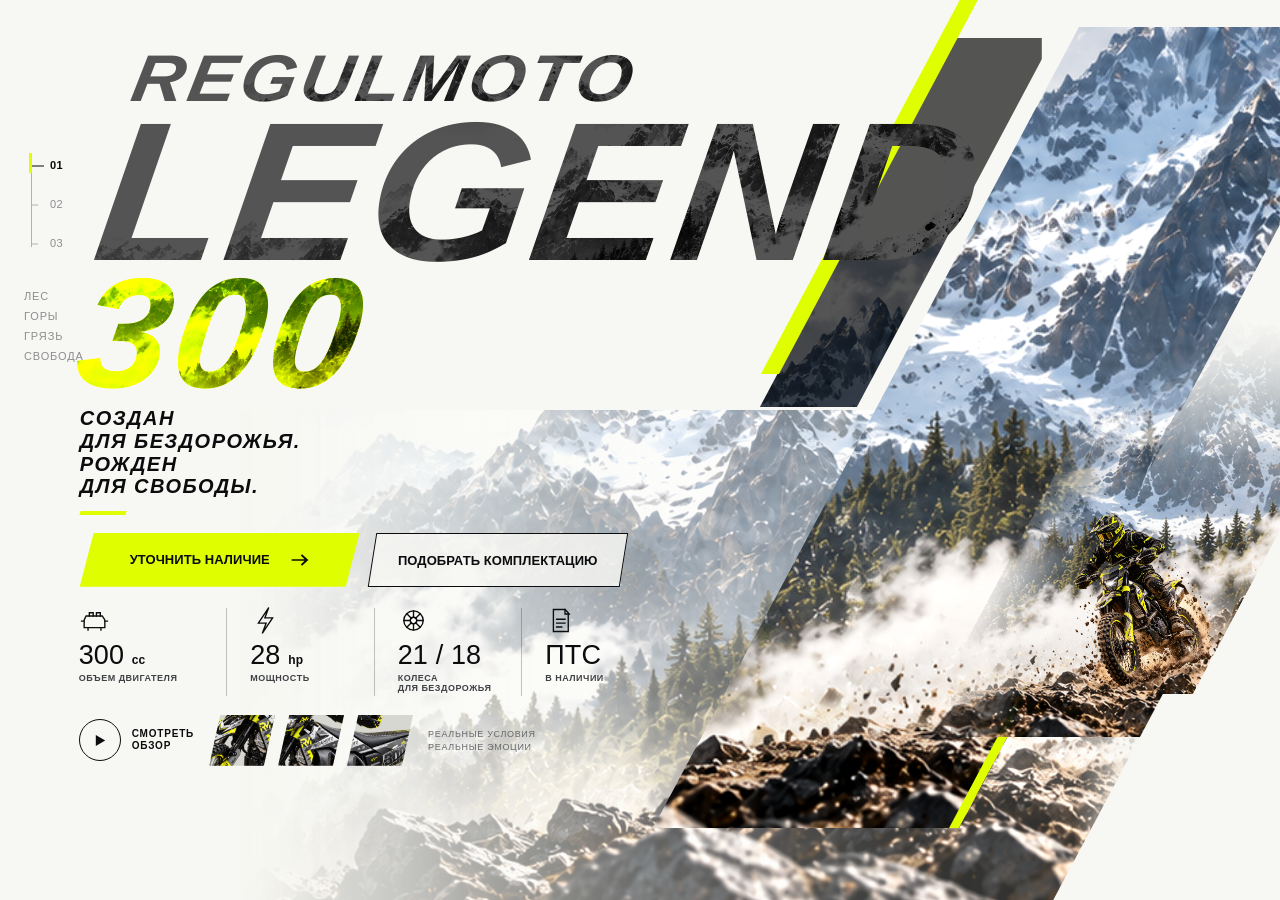
==== index.html @ 056a1c7f "сам делал" ====
<!doctype html>
<html lang="ru">
  <head>
    <meta charset="UTF-8" />
    <meta name="viewport" content="width=device-width, initial-scale=1.0" />
    <meta name="theme-color" content="#f7f7f3" />
    <link rel="stylesheet" href="site/css/main.min.css" />
    <title>Enduro Siberia 24 — Regulmoto Legend 300</title>
  </head>

  <body>
    <main class="page">
      <section class="hero">
        <div class="hero-rail" aria-hidden="true">
          <ol class="hero-rail__pages">
            <li class="hero-rail__page hero-rail__page--active">01</li>
            <li class="hero-rail__page">02</li>
            <li class="hero-rail__page">03</li>
          </ol>

          <div class="hero-rail__labels">
            <span>ЛЕС</span>
            <span>ГОРЫ</span>
            <span>ГРЯЗЬ</span>
            <span>СВОБОДА</span>
          </div>
        </div>

        <div class="hero-content">
          <h1 class="hero-content__title">
            <span class="hero-brand">REGULMOTO</span>

            <span class="hero-model">
              <span class="hero-model__name">LEGEND</span>
              <span class="hero-model__detail">300</span>
            </span>
          </h1>

          <p class="hero-slogan">
            СОЗДАН<br />
            ДЛЯ БЕЗДОРОЖЬЯ.<br />
            РОЖДЕН<br />
            ДЛЯ СВОБОДЫ.
          </p>

          <div class="hero-content__actions">
            <button class="primary" type="button">
              <span>УТОЧНИТЬ НАЛИЧИЕ</span>
              <svg viewBox="0 0 24 18" aria-hidden="true">
                <path
                  d="M2 8h15.5l-4.5-4.5L14.5 2 22 9l-7.5 7-1.5-1.5 4.5-4.5H2V8Z"
                />
              </svg>
            </button>

            <button class="podobrat" type="button">
              <span>ПОДОБРАТЬ КОМПЛЕКТАЦИЮ</span>
            </button>
          </div>

          <div class="hero-adventages" aria-label="Характеристики мотоцикла">
            <div class="hero-adventages__block">
              <svg
                class="hero-adventages__icon"
                viewBox="0 0 48 48"
                aria-hidden="true"
              >
                <path d="M11 17h25l4 6v12H8V23l3-6Z" />
                <path
                  d="M16 17v-5h6v5M27 17v-5h6v5M14 35v4M34 35v4M8 25H4M44 25h-4"
                />
              </svg>

              <p class="hero-adventages__block-text">
                <strong>300 <small>cc</small></strong>
                <span>ОБЪЕМ ДВИГАТЕЛЯ</span>
              </p>
            </div>

            <div class="hero-adventages__block">
              <svg
                class="hero-adventages__icon"
                viewBox="0 0 48 48"
                aria-hidden="true"
              >
                <path d="M29 4 13 28h12l-6 16 16-24H23L29 4Z" />
              </svg>

              <p class="hero-adventages__block-text">
                <strong>28 <small>hp</small></strong>
                <span>МОЩНОСТЬ</span>
              </p>
            </div>

            <div class="hero-adventages__block">
              <svg
                class="hero-adventages__icon"
                viewBox="0 0 48 48"
                aria-hidden="true"
              >
                <circle cx="24" cy="24" r="15" />
                <circle cx="24" cy="24" r="5" />
                <path
                  d="M24 9v10m0 10v10M9 24h10m10 0h10M14 14l7 7m6 6 7 7m0-20-7 7m-6 6-7 7"
                />
              </svg>

              <p class="hero-adventages__block-text">
                <strong>21 / 18</strong>
                <span>КОЛЕСА<br />ДЛЯ БЕЗДОРОЖЬЯ</span>
              </p>
            </div>

            <div class="hero-adventages__block">
              <svg
                class="hero-adventages__icon"
                viewBox="0 0 48 48"
                aria-hidden="true"
              >
                <path d="M13 7h18l5 5v29H13V7Z" />
                <path d="M31 7v7h7M18 22h13M18 28h13M18 34h8" />
              </svg>

              <p class="hero-adventages__block-text">
                <strong>ПТС</strong>
                <span>В НАЛИЧИИ</span>
              </p>
            </div>
          </div>

          <div class="hero-obzor">
            <a class="hero-obzor__button" href="#">
              <span class="hero-obzor__icon">
                <svg viewBox="0 0 14 16" aria-hidden="true">
                  <path d="M13 8L1 15V1L13 8Z" />
                </svg>
              </span>

              <span class="hero-obzor__button-text">
                СМОТРЕТЬ
                <span>ОБЗОР</span>
              </span>
            </a>

            <div class="hero-obzor__gallery" aria-hidden="true">
              <span class="hero-obzor__image hero-obzor__image--front">
                <img src="site/img/mot.png" alt="" />
              </span>

              <span class="hero-obzor__image hero-obzor__image--middle">
                <img src="site/img/mot.png" alt="" />
              </span>

              <span class="hero-obzor__image hero-obzor__image--rear">
                <img src="site/img/mot.png" alt="" />
              </span>
            </div>

            <p class="hero-obzor__caption">
              РЕАЛЬНЫЕ УСЛОВИЯ
              <span>РЕАЛЬНЫЕ ЭМОЦИИ</span>
            </p>
          </div>
        </div>

        <div class="hero-backdrop" aria-hidden="true">
          <div class="hero-backdrop__mountains"></div>

          <div class="hero-backdrop__right">
            <div class="hero-backdrop__slash hero-backdrop__slash--black"></div>
            <div class="hero-backdrop__slash hero-backdrop__slash--acid"></div>
            <!-- <div class="hero-backdrop__slash hero-backdrop__slash--white"></div> -->

            <div class="hero-backdrop__mountain-panel"></div>

            <div class="hero-backdrop__rider-panel">
              <img class="hero-backdrop__rider-image" src="site/img/rider.png" alt="" />
            </div>

            <div class="hero-backdrop__lower-cut"></div>
          </div>
        </div>
      </section>
    </main>

    <script src="site/js/main.js"></script>
  </body>
</html>
---- site/css/main.min.css ----
*{box-sizing:border-box}html,body{margin:0;padding:0;min-width:320px}body{font-family:Arial,Helvetica,sans-serif;background:#f7f7f3;color:#0b0c0d}a{color:inherit;text-decoration:none}img{display:block;max-width:100%}button{font:inherit;color:inherit}.page{min-height:100vh;overflow:hidden}.hero{position:relative;height:100vh;min-height:820px;overflow:hidden;isolation:isolate;background:#f7f7f3}.hero-rail{position:absolute;top:160px;left:24px;z-index:5;display:flex;flex-direction:column;gap:42px;color:#8b8d8f}.hero-rail__pages{position:relative;display:flex;flex-direction:column;gap:28px;margin:0;padding:0 0 0 26px;list-style:none}.hero-rail__pages::before{content:"";position:absolute;top:4px;bottom:2px;left:7px;width:1px;background:#afb1b3}.hero-rail__page{position:relative;min-width:24px;font-size:11px;line-height:1;font-weight:500;letter-spacing:.04em}.hero-rail__page::before{content:"";position:absolute;top:50%;left:-19px;width:7px;height:1px;background:#afb1b3;transform:translateY(-50%)}.hero-rail__page--active{color:#0b0c0d;font-weight:800}.hero-rail__page--active::before{width:13px;background:#0b0c0d}.hero-rail__page--active::after{content:"";position:absolute;top:-7px;left:-21px;width:3px;height:20px;background:#dfff00}.hero-rail__labels{display:flex;flex-direction:column;gap:9px;font-size:11px;line-height:1;letter-spacing:.08em}.hero-content{position:relative;z-index:5;width:min(1010px,61vw);margin-left:clamp(56px,6.15vw,199px);padding-top:50px;display:flex;flex-direction:column;align-items:flex-start;gap:18px}.hero-content__title{margin:0;display:flex;flex-direction:column;align-items:flex-start;gap:8px;width:100%;font-weight:900}.hero-content__actions{display:flex;align-items:center;gap:12px;padding-left:1px}.hero-brand{display:block;width:fit-content;padding-left:20px;padding-right:20px;margin-left:32px;font-family:Impact,Haettenschweiler,"Arial Narrow Bold",sans-serif;font-size:clamp(66px,5.05vw,85px);line-height:.86;letter-spacing:.05em;font-style:italic;white-space:nowrap;color:rgba(0,0,0,0);-webkit-text-fill-color:rgba(0,0,0,0);background-image:url("../img/hero-back.png");background-size:1080px auto;background-position:46% 43%;background-repeat:no-repeat;background-clip:text;-webkit-background-clip:text;filter:grayscale(1) contrast(1.45) brightness(0.33);transform:skewX(-10deg) scaleX(1.1);transform-origin:left center}.hero-model{display:flex;flex-direction:column;align-items:flex-start;gap:8px;width:fit-content;padding-left:30px;padding-right:30px;margin-left:-30px;font-family:Impact,Haettenschweiler,"Arial Narrow Bold",sans-serif;font-size:clamp(190px,15.45vw,264px);line-height:.78;letter-spacing:2px;font-style:italic;transform:skewX(-8deg) scaleX(1.055);transform-origin:left center}.hero-model__name,.hero-model__detail{display:block;width:fit-content;padding:0 40px;margin-left:-30px;color:rgba(0,0,0,0);-webkit-text-fill-color:rgba(0,0,0,0);background-clip:text;-webkit-background-clip:text;background-repeat:no-repeat}.hero-model__name{background-image:url("../img/hero-back.png");background-size:1080px auto;background-position:46% 43%;filter:grayscale(1) contrast(1.45) brightness(0.33)}.hero-model__detail{font-size:.79em;line-height:.72;letter-spacing:3px;background-image:linear-gradient(rgba(223, 255, 0, 0.88), rgba(223, 255, 0, 0.88)),url("../img/hero-back.png");background-size:auto,900px auto;background-position:center,34% 73%;background-blend-mode:multiply;filter:saturate(1.3) contrast(1.22) brightness(1.07)}.hero-slogan{position:relative;width:330px;margin:0;padding:0 0 17px 1px;font-family:"Arial Narrow",Arial,Helvetica,sans-serif;font-size:clamp(20px,1.43vw,24px);line-height:1.13;letter-spacing:.075em;font-weight:900;font-style:italic}.hero-slogan::after{content:"";position:absolute;left:1px;bottom:0;width:46px;height:4px;background:#dfff00;transform:skewX(-18deg)}.primary,.podobrat{position:relative;height:54px;padding:0;border:0;background:rgba(0,0,0,0);cursor:pointer;font-size:13px;font-weight:900;font-style:normal;letter-spacing:.005em}.primary{width:280px;display:flex;align-items:center;justify-content:center;gap:20px;background:#dfff00;clip-path:polygon(5% 0, 100% 0, 95% 100%, 0 100%)}.primary svg{width:20px;height:16px;fill:#0b0c0d;flex:0 0 auto}.podobrat{width:252px;border:1px solid #0b0c0d;background:rgba(247,247,243,.84);transform:skewX(-9deg)}.podobrat span{display:inline-block;transform:skewX(9deg)}.hero-adventages{width:590px;margin:0;display:grid;grid-template-columns:repeat(4, 1fr)}.hero-adventages__block{position:relative;min-height:92px;padding-right:18px;display:flex;flex-direction:column;align-items:flex-start;gap:7px}.hero-adventages__block+.hero-adventages__block{padding-left:24px}.hero-adventages__block+.hero-adventages__block::before{content:"";position:absolute;left:0;top:3px;bottom:1px;width:1px;background:rgba(11,12,13,.24)}.hero-adventages__icon{width:31px;height:31px;margin:0;fill:none;stroke:#0b0c0d;stroke-width:2.1;stroke-linecap:square;stroke-linejoin:miter}.hero-adventages__block-text{margin:0;display:flex;flex-direction:column;align-items:flex-start;gap:5px}.hero-adventages__block-text strong{font-family:Impact,Haettenschweiler,"Arial Narrow Bold",sans-serif;font-size:27px;line-height:.94;font-weight:200;letter-spacing:.005em}.hero-adventages__block-text strong small{font-family:Arial,Helvetica,sans-serif;font-size:12px;font-weight:700;text-transform:lowercase}.hero-adventages__block-text>span{color:#3f4245;font-size:9px;line-height:1.12;font-weight:700;letter-spacing:.055em}.hero-obzor{width:590px;margin:0;display:flex;align-items:center;gap:15px}.hero-obzor__button{flex:0 0 auto;display:flex;align-items:center;gap:11px}.hero-obzor__icon{width:42px;height:42px;display:grid;place-items:center;border:1px solid #0b0c0d;border-radius:50%;transition:background-color .25s ease,color .25s ease}.hero-obzor__icon svg{width:11px;height:13px;margin-left:2px;fill:currentColor}.hero-obzor__button:hover .hero-obzor__icon{color:#fff;background:#0b0c0d}.hero-obzor__button-text{display:flex;flex-direction:column;gap:2px;font-size:10px;line-height:1.08;font-weight:800;letter-spacing:.08em}.hero-obzor__gallery{flex:0 0 auto;display:flex;align-items:center;gap:3px}.hero-obzor__image{position:relative;width:66px;height:51px;overflow:hidden;background:#d7d7d2;clip-path:polygon(17% 0, 100% 0, 83% 100%, 0 100%)}.hero-obzor__image img{position:absolute;max-width:none;width:215px;height:auto}.hero-obzor__image--front img{left:-48px;top:-68px}.hero-obzor__image--middle img{left:-76px;top:-52px}.hero-obzor__image--rear img{left:-120px;top:-48px}.hero-obzor__caption{flex:0 0 auto;margin:0;display:flex;flex-direction:column;gap:3px;color:#66696c;font-size:9px;line-height:1.15;letter-spacing:.075em;white-space:nowrap}.hero-backdrop{position:absolute;inset:0;z-index:1;overflow:hidden;pointer-events:none}.hero-backdrop__mountains{position:absolute;left:18.5%;right:10.5%;bottom:-1.5%;height:56%;overflow:hidden;mask-image:linear-gradient(to right, transparent 0%, #000 10%, #000 92%, transparent 100%);-webkit-mask-image:linear-gradient(to right, transparent 0%, #000 10%, #000 92%, transparent 100%)}.hero-backdrop__mountains::before{content:"";position:absolute;left:0;right:0;top:-350px;bottom:-120px;background:url("../img/hero-back.png") center center/cover no-repeat;transform:translateY(-50px);opacity:.82;filter:saturate(0.78) contrast(1.04) brightness(1.08)}.hero-backdrop__mountains::after{content:"";position:absolute;inset:0;z-index:1;background:linear-gradient(90deg, rgba(247, 247, 243, 0.96) 0%, rgba(247, 247, 243, 0.76) 18%, rgba(247, 247, 243, 0.28) 46%, rgba(247, 247, 243, 0.04) 77%, rgba(247, 247, 243, 0) 100%)}.hero-backdrop__right{position:absolute;inset:0 0 0 auto;width:42%;height:100%}.hero-backdrop__slash,.hero-backdrop__mountain-panel,.hero-backdrop__rider-panel,.hero-backdrop__lower-cut{transform:skewX(-28deg);transform-origin:center}.hero-backdrop__slash{position:absolute;overflow:hidden}.hero-backdrop__slash::before{content:"";position:absolute;inset:-18% -150%;transform:skewX(28deg);transform-origin:center;background-repeat:no-repeat}.hero-backdrop__slash--black{top:4.2%;right:60.5%;z-index:1;width:18%;height:41%;transform:skewX(-28deg)}.hero-backdrop__slash--black::before{content:"";position:absolute;inset:auto;right:-70%;bottom:-10%;width:400%;height:140%;background-image:linear-gradient(rgba(4, 5, 6, 0.66), rgba(4, 5, 6, 0.66)),url("../img/hero-back.png");background-size:100% 100%,460% auto;background-position:center,calc(50% - 370px) calc(50% + 410px);background-repeat:no-repeat;background-blend-mode:multiply;transform:skewX(28deg);transform-origin:center;filter:contrast(1.12) saturate(0.78)}.hero-backdrop__slash--acid{top:-4.5%;right:72.8%;z-index:4;width:3.3%;height:46%;background:#dfff00;transform:skewX(-28deg);transform-origin:center}.hero-backdrop__slash--acid::before{content:none}.hero-backdrop__slash--white{position:absolute;right:21.5%;bottom:0;z-index:2;width:18%;height:49%;overflow:hidden;transform:skewX(-28deg);background:none}.hero-backdrop__slash--white::before{background:linear-gradient(rgba(247, 247, 243, 0.65), rgba(247, 247, 243, 0.65)),url("../img/hero-back.png") 84% 13%/910px auto no-repeat;background-blend-mode:screen;filter:saturate(0.92) contrast(1.06)}.hero-backdrop__mountain-panel{position:absolute;top:3%;right:20%;z-index:3;width:57%;height:89%;overflow:hidden;background:none;transform:skewX(-28deg)}.hero-backdrop__mountain-panel::before{content:"";position:absolute;inset:-12% -64%;background:url("../img/hero-back.png") 72% 16%/cover no-repeat;transform:skewX(28deg) scale(1.08);transform-origin:center;filter:saturate(0.92) contrast(1.06)}.hero-backdrop__mountain-panel::after{content:"";position:absolute;right:0;bottom:0;z-index:2;width:10px;height:38%;background:#dfff00}.hero-backdrop__rider-panel{position:absolute;top:35.1%;right:-0.5%;z-index:5;width:47.5%;height:46.8%;overflow:hidden;background:none;transform:skewX(-28deg)}.hero-backdrop__rider-panel::before{content:"";position:absolute;inset:-12% -24%;background:url("../img/hero-back.png") 78% 73%/cover no-repeat;transform:skewX(28deg) scale(1.08);transform-origin:center}.hero-backdrop__rider-panel{mask-image:linear-gradient(180deg, transparent 0%, rgba(0, 0, 0, 0.08) 8%, rgba(0, 0, 0, 0.22) 16%, rgba(0, 0, 0, 0.48) 26%, rgba(0, 0, 0, 0.75) 36%, #000 48%),linear-gradient(82deg, transparent 0%, rgba(0, 0, 0, 0.14) 7%, rgba(0, 0, 0, 0.38) 14%, rgba(0, 0, 0, 0.7) 21%, #000 30%);mask-composite:intersect;-webkit-mask-image:linear-gradient(180deg, transparent 0%, rgba(0, 0, 0, 0.08) 8%, rgba(0, 0, 0, 0.22) 16%, rgba(0, 0, 0, 0.48) 26%, rgba(0, 0, 0, 0.75) 36%, #000 48%),linear-gradient(82deg, transparent 0%, rgba(0, 0, 0, 0.14) 7%, rgba(0, 0, 0, 0.38) 14%, rgba(0, 0, 0, 0.7) 21%, #000 30%);-webkit-mask-composite:source-in}.hero-backdrop__rider-panel img{position:absolute;right:12%;bottom:11%;z-index:1;width:55%;max-width:none;height:auto;transform:skewX(28deg);transform-origin:center;filter:contrast(1.04) saturate(0.96)}.hero-backdrop__lower-cut{position:absolute;right:-9%;bottom:-2.1%;z-index:6;width:42%;height:25%;transform:skewX(-28deg);background:#f7f7f3}
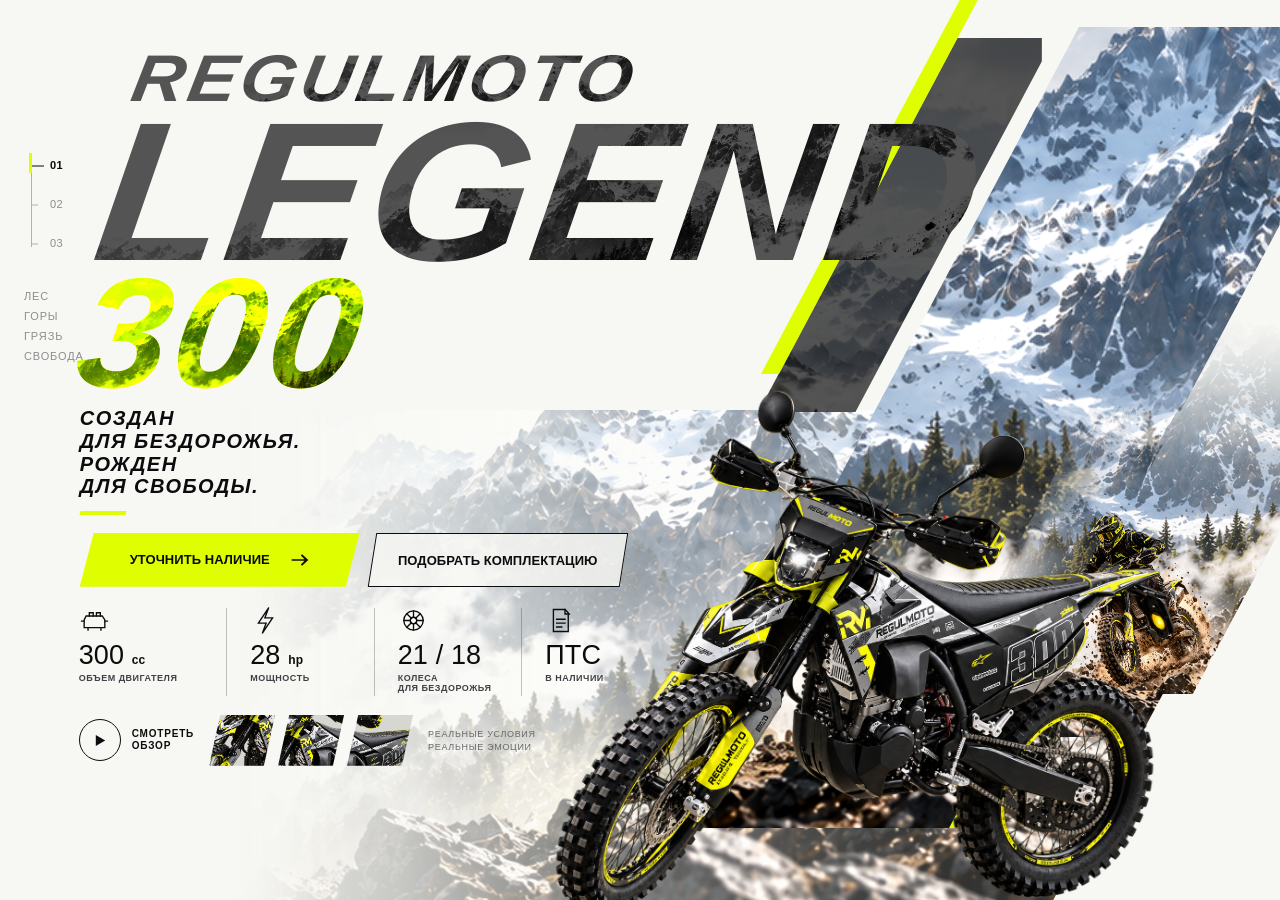
==== commit b409036a: "чуть подправил" ====
--- a/index.html
+++ b/index.html
@@ -163,6 +163,11 @@
           </div>
         </div>
 
+        <!-- мотоцикл -->
+        <div class="hero-bike" aria-hidden="true">
+          <img class="hero-bike__image" src="site/img/mot.png" alt="" />
+        </div>
+
         <div class="hero-backdrop" aria-hidden="true">
           <div class="hero-backdrop__mountains"></div>
 
@@ -174,7 +179,11 @@
             <div class="hero-backdrop__mountain-panel"></div>
 
             <div class="hero-backdrop__rider-panel">
-              <img class="hero-backdrop__rider-image" src="site/img/rider.png" alt="" />
+              <img
+                class="hero-backdrop__rider-image"
+                src="site/img/rider.png"
+                alt=""
+              />
             </div>
 
             <div class="hero-backdrop__lower-cut"></div>
--- a/site/css/main.min.css
+++ b/site/css/main.min.css
@@ -1 +1 @@
-*{box-sizing:border-box}html,body{margin:0;padding:0;min-width:320px}body{font-family:Arial,Helvetica,sans-serif;background:#f7f7f3;color:#0b0c0d}a{color:inherit;text-decoration:none}img{display:block;max-width:100%}button{font:inherit;color:inherit}.page{min-height:100vh;overflow:hidden}.hero{position:relative;height:100vh;min-height:820px;overflow:hidden;isolation:isolate;background:#f7f7f3}.hero-rail{position:absolute;top:160px;left:24px;z-index:5;display:flex;flex-direction:column;gap:42px;color:#8b8d8f}.hero-rail__pages{position:relative;display:flex;flex-direction:column;gap:28px;margin:0;padding:0 0 0 26px;list-style:none}.hero-rail__pages::before{content:"";position:absolute;top:4px;bottom:2px;left:7px;width:1px;background:#afb1b3}.hero-rail__page{position:relative;min-width:24px;font-size:11px;line-height:1;font-weight:500;letter-spacing:.04em}.hero-rail__page::before{content:"";position:absolute;top:50%;left:-19px;width:7px;height:1px;background:#afb1b3;transform:translateY(-50%)}.hero-rail__page--active{color:#0b0c0d;font-weight:800}.hero-rail__page--active::before{width:13px;background:#0b0c0d}.hero-rail__page--active::after{content:"";position:absolute;top:-7px;left:-21px;width:3px;height:20px;background:#dfff00}.hero-rail__labels{display:flex;flex-direction:column;gap:9px;font-size:11px;line-height:1;letter-spacing:.08em}.hero-content{position:relative;z-index:5;width:min(1010px,61vw);margin-left:clamp(56px,6.15vw,199px);padding-top:50px;display:flex;flex-direction:column;align-items:flex-start;gap:18px}.hero-content__title{margin:0;display:flex;flex-direction:column;align-items:flex-start;gap:8px;width:100%;font-weight:900}.hero-content__actions{display:flex;align-items:center;gap:12px;padding-left:1px}.hero-brand{display:block;width:fit-content;padding-left:20px;padding-right:20px;margin-left:32px;font-family:Impact,Haettenschweiler,"Arial Narrow Bold",sans-serif;font-size:clamp(66px,5.05vw,85px);line-height:.86;letter-spacing:.05em;font-style:italic;white-space:nowrap;color:rgba(0,0,0,0);-webkit-text-fill-color:rgba(0,0,0,0);background-image:url("../img/hero-back.png");background-size:1080px auto;background-position:46% 43%;background-repeat:no-repeat;background-clip:text;-webkit-background-clip:text;filter:grayscale(1) contrast(1.45) brightness(0.33);transform:skewX(-10deg) scaleX(1.1);transform-origin:left center}.hero-model{display:flex;flex-direction:column;align-items:flex-start;gap:8px;width:fit-content;padding-left:30px;padding-right:30px;margin-left:-30px;font-family:Impact,Haettenschweiler,"Arial Narrow Bold",sans-serif;font-size:clamp(190px,15.45vw,264px);line-height:.78;letter-spacing:2px;font-style:italic;transform:skewX(-8deg) scaleX(1.055);transform-origin:left center}.hero-model__name,.hero-model__detail{display:block;width:fit-content;padding:0 40px;margin-left:-30px;color:rgba(0,0,0,0);-webkit-text-fill-color:rgba(0,0,0,0);background-clip:text;-webkit-background-clip:text;background-repeat:no-repeat}.hero-model__name{background-image:url("../img/hero-back.png");background-size:1080px auto;background-position:46% 43%;filter:grayscale(1) contrast(1.45) brightness(0.33)}.hero-model__detail{font-size:.79em;line-height:.72;letter-spacing:3px;background-image:linear-gradient(rgba(223, 255, 0, 0.88), rgba(223, 255, 0, 0.88)),url("../img/hero-back.png");background-size:auto,900px auto;background-position:center,34% 73%;background-blend-mode:multiply;filter:saturate(1.3) contrast(1.22) brightness(1.07)}.hero-slogan{position:relative;width:330px;margin:0;padding:0 0 17px 1px;font-family:"Arial Narrow",Arial,Helvetica,sans-serif;font-size:clamp(20px,1.43vw,24px);line-height:1.13;letter-spacing:.075em;font-weight:900;font-style:italic}.hero-slogan::after{content:"";position:absolute;left:1px;bottom:0;width:46px;height:4px;background:#dfff00;transform:skewX(-18deg)}.primary,.podobrat{position:relative;height:54px;padding:0;border:0;background:rgba(0,0,0,0);cursor:pointer;font-size:13px;font-weight:900;font-style:normal;letter-spacing:.005em}.primary{width:280px;display:flex;align-items:center;justify-content:center;gap:20px;background:#dfff00;clip-path:polygon(5% 0, 100% 0, 95% 100%, 0 100%)}.primary svg{width:20px;height:16px;fill:#0b0c0d;flex:0 0 auto}.podobrat{width:252px;border:1px solid #0b0c0d;background:rgba(247,247,243,.84);transform:skewX(-9deg)}.podobrat span{display:inline-block;transform:skewX(9deg)}.hero-adventages{width:590px;margin:0;display:grid;grid-template-columns:repeat(4, 1fr)}.hero-adventages__block{position:relative;min-height:92px;padding-right:18px;display:flex;flex-direction:column;align-items:flex-start;gap:7px}.hero-adventages__block+.hero-adventages__block{padding-left:24px}.hero-adventages__block+.hero-adventages__block::before{content:"";position:absolute;left:0;top:3px;bottom:1px;width:1px;background:rgba(11,12,13,.24)}.hero-adventages__icon{width:31px;height:31px;margin:0;fill:none;stroke:#0b0c0d;stroke-width:2.1;stroke-linecap:square;stroke-linejoin:miter}.hero-adventages__block-text{margin:0;display:flex;flex-direction:column;align-items:flex-start;gap:5px}.hero-adventages__block-text strong{font-family:Impact,Haettenschweiler,"Arial Narrow Bold",sans-serif;font-size:27px;line-height:.94;font-weight:200;letter-spacing:.005em}.hero-adventages__block-text strong small{font-family:Arial,Helvetica,sans-serif;font-size:12px;font-weight:700;text-transform:lowercase}.hero-adventages__block-text>span{color:#3f4245;font-size:9px;line-height:1.12;font-weight:700;letter-spacing:.055em}.hero-obzor{width:590px;margin:0;display:flex;align-items:center;gap:15px}.hero-obzor__button{flex:0 0 auto;display:flex;align-items:center;gap:11px}.hero-obzor__icon{width:42px;height:42px;display:grid;place-items:center;border:1px solid #0b0c0d;border-radius:50%;transition:background-color .25s ease,color .25s ease}.hero-obzor__icon svg{width:11px;height:13px;margin-left:2px;fill:currentColor}.hero-obzor__button:hover .hero-obzor__icon{color:#fff;background:#0b0c0d}.hero-obzor__button-text{display:flex;flex-direction:column;gap:2px;font-size:10px;line-height:1.08;font-weight:800;letter-spacing:.08em}.hero-obzor__gallery{flex:0 0 auto;display:flex;align-items:center;gap:3px}.hero-obzor__image{position:relative;width:66px;height:51px;overflow:hidden;background:#d7d7d2;clip-path:polygon(17% 0, 100% 0, 83% 100%, 0 100%)}.hero-obzor__image img{position:absolute;max-width:none;width:215px;height:auto}.hero-obzor__image--front img{left:-48px;top:-68px}.hero-obzor__image--middle img{left:-76px;top:-52px}.hero-obzor__image--rear img{left:-120px;top:-48px}.hero-obzor__caption{flex:0 0 auto;margin:0;display:flex;flex-direction:column;gap:3px;color:#66696c;font-size:9px;line-height:1.15;letter-spacing:.075em;white-space:nowrap}.hero-backdrop{position:absolute;inset:0;z-index:1;overflow:hidden;pointer-events:none}.hero-backdrop__mountains{position:absolute;left:18.5%;right:10.5%;bottom:-1.5%;height:56%;overflow:hidden;mask-image:linear-gradient(to right, transparent 0%, #000 10%, #000 92%, transparent 100%);-webkit-mask-image:linear-gradient(to right, transparent 0%, #000 10%, #000 92%, transparent 100%)}.hero-backdrop__mountains::before{content:"";position:absolute;left:0;right:0;top:-350px;bottom:-120px;background:url("../img/hero-back.png") center center/cover no-repeat;transform:translateY(-50px);opacity:.82;filter:saturate(0.78) contrast(1.04) brightness(1.08)}.hero-backdrop__mountains::after{content:"";position:absolute;inset:0;z-index:1;background:linear-gradient(90deg, rgba(247, 247, 243, 0.96) 0%, rgba(247, 247, 243, 0.76) 18%, rgba(247, 247, 243, 0.28) 46%, rgba(247, 247, 243, 0.04) 77%, rgba(247, 247, 243, 0) 100%)}.hero-backdrop__right{position:absolute;inset:0 0 0 auto;width:42%;height:100%}.hero-backdrop__slash,.hero-backdrop__mountain-panel,.hero-backdrop__rider-panel,.hero-backdrop__lower-cut{transform:skewX(-28deg);transform-origin:center}.hero-backdrop__slash{position:absolute;overflow:hidden}.hero-backdrop__slash::before{content:"";position:absolute;inset:-18% -150%;transform:skewX(28deg);transform-origin:center;background-repeat:no-repeat}.hero-backdrop__slash--black{top:4.2%;right:60.5%;z-index:1;width:18%;height:41%;transform:skewX(-28deg)}.hero-backdrop__slash--black::before{content:"";position:absolute;inset:auto;right:-70%;bottom:-10%;width:400%;height:140%;background-image:linear-gradient(rgba(4, 5, 6, 0.66), rgba(4, 5, 6, 0.66)),url("../img/hero-back.png");background-size:100% 100%,460% auto;background-position:center,calc(50% - 370px) calc(50% + 410px);background-repeat:no-repeat;background-blend-mode:multiply;transform:skewX(28deg);transform-origin:center;filter:contrast(1.12) saturate(0.78)}.hero-backdrop__slash--acid{top:-4.5%;right:72.8%;z-index:4;width:3.3%;height:46%;background:#dfff00;transform:skewX(-28deg);transform-origin:center}.hero-backdrop__slash--acid::before{content:none}.hero-backdrop__slash--white{position:absolute;right:21.5%;bottom:0;z-index:2;width:18%;height:49%;overflow:hidden;transform:skewX(-28deg);background:none}.hero-backdrop__slash--white::before{background:linear-gradient(rgba(247, 247, 243, 0.65), rgba(247, 247, 243, 0.65)),url("../img/hero-back.png") 84% 13%/910px auto no-repeat;background-blend-mode:screen;filter:saturate(0.92) contrast(1.06)}.hero-backdrop__mountain-panel{position:absolute;top:3%;right:20%;z-index:3;width:57%;height:89%;overflow:hidden;background:none;transform:skewX(-28deg)}.hero-backdrop__mountain-panel::before{content:"";position:absolute;inset:-12% -64%;background:url("../img/hero-back.png") 72% 16%/cover no-repeat;transform:skewX(28deg) scale(1.08);transform-origin:center;filter:saturate(0.92) contrast(1.06)}.hero-backdrop__mountain-panel::after{content:"";position:absolute;right:0;bottom:0;z-index:2;width:10px;height:38%;background:#dfff00}.hero-backdrop__rider-panel{position:absolute;top:35.1%;right:-0.5%;z-index:5;width:47.5%;height:46.8%;overflow:hidden;background:none;transform:skewX(-28deg)}.hero-backdrop__rider-panel::before{content:"";position:absolute;inset:-12% -24%;background:url("../img/hero-back.png") 78% 73%/cover no-repeat;transform:skewX(28deg) scale(1.08);transform-origin:center}.hero-backdrop__rider-panel{mask-image:linear-gradient(180deg, transparent 0%, rgba(0, 0, 0, 0.08) 8%, rgba(0, 0, 0, 0.22) 16%, rgba(0, 0, 0, 0.48) 26%, rgba(0, 0, 0, 0.75) 36%, #000 48%),linear-gradient(82deg, transparent 0%, rgba(0, 0, 0, 0.14) 7%, rgba(0, 0, 0, 0.38) 14%, rgba(0, 0, 0, 0.7) 21%, #000 30%);mask-composite:intersect;-webkit-mask-image:linear-gradient(180deg, transparent 0%, rgba(0, 0, 0, 0.08) 8%, rgba(0, 0, 0, 0.22) 16%, rgba(0, 0, 0, 0.48) 26%, rgba(0, 0, 0, 0.75) 36%, #000 48%),linear-gradient(82deg, transparent 0%, rgba(0, 0, 0, 0.14) 7%, rgba(0, 0, 0, 0.38) 14%, rgba(0, 0, 0, 0.7) 21%, #000 30%);-webkit-mask-composite:source-in}.hero-backdrop__rider-panel img{position:absolute;right:12%;bottom:11%;z-index:1;width:55%;max-width:none;height:auto;transform:skewX(28deg);transform-origin:center;filter:contrast(1.04) saturate(0.96)}.hero-backdrop__lower-cut{position:absolute;right:-9%;bottom:-2.1%;z-index:6;width:42%;height:25%;transform:skewX(-28deg);background:#f7f7f3}+*{box-sizing:border-box}html,body{margin:0;padding:0;min-width:320px}body{font-family:Arial,Helvetica,sans-serif;background:#f7f7f3;color:#0b0c0d}a{color:inherit;text-decoration:none}img{display:block;max-width:100%}button{font:inherit;color:inherit}.page{min-height:100vh;overflow:hidden}.hero{position:relative;height:100vh;min-height:820px;overflow:hidden;isolation:isolate;background:#f7f7f3}.hero-rail{position:absolute;top:160px;left:24px;z-index:5;display:flex;flex-direction:column;gap:42px;color:#8b8d8f}.hero-rail__pages{position:relative;display:flex;flex-direction:column;gap:28px;margin:0;padding:0 0 0 26px;list-style:none}.hero-rail__pages::before{content:"";position:absolute;top:4px;bottom:2px;left:7px;width:1px;background:#afb1b3}.hero-rail__page{position:relative;min-width:24px;font-size:11px;line-height:1;font-weight:500;letter-spacing:.04em}.hero-rail__page::before{content:"";position:absolute;top:50%;left:-19px;width:7px;height:1px;background:#afb1b3;transform:translateY(-50%)}.hero-rail__page--active{color:#0b0c0d;font-weight:800}.hero-rail__page--active::before{width:13px;background:#0b0c0d}.hero-rail__page--active::after{content:"";position:absolute;top:-7px;left:-21px;width:3px;height:20px;background:#dfff00}.hero-rail__labels{display:flex;flex-direction:column;gap:9px;font-size:11px;line-height:1;letter-spacing:.08em}.hero-content{position:relative;z-index:5;width:min(1010px,61vw);margin-left:clamp(56px,6.15vw,199px);padding-top:50px;display:flex;flex-direction:column;align-items:flex-start;gap:18px}.hero-content__title{margin:0;display:flex;flex-direction:column;align-items:flex-start;gap:8px;width:100%;font-weight:900}.hero-content__actions{display:flex;align-items:center;gap:12px;padding-left:1px}.hero-brand{display:block;width:fit-content;padding-left:20px;padding-right:20px;margin-left:32px;font-family:Impact,Haettenschweiler,"Arial Narrow Bold",sans-serif;font-size:clamp(66px,5.05vw,85px);line-height:.86;letter-spacing:.05em;font-style:italic;white-space:nowrap;color:rgba(0,0,0,0);-webkit-text-fill-color:rgba(0,0,0,0);background-image:url("../img/hero-back.png");background-size:1080px auto;background-position:46% 43%;background-repeat:no-repeat;background-clip:text;-webkit-background-clip:text;filter:grayscale(1) contrast(1.45) brightness(0.33);transform:skewX(-10deg) scaleX(1.1);transform-origin:left center}.hero-model{display:flex;flex-direction:column;align-items:flex-start;gap:8px;width:fit-content;padding-left:30px;padding-right:30px;margin-left:-30px;font-family:Impact,Haettenschweiler,"Arial Narrow Bold",sans-serif;font-size:clamp(190px,15.45vw,264px);line-height:.78;letter-spacing:2px;font-style:italic;transform:skewX(-8deg) scaleX(1.055);transform-origin:left center}.hero-model__name,.hero-model__detail{display:block;width:fit-content;padding:0 40px;margin-left:-30px;color:rgba(0,0,0,0);-webkit-text-fill-color:rgba(0,0,0,0);background-clip:text;-webkit-background-clip:text;background-repeat:no-repeat}.hero-model__name{background-image:url("../img/hero-back.png");background-size:1080px auto;background-position:46% 43%;filter:grayscale(1) contrast(1.45) brightness(0.33)}.hero-model__detail{font-size:.79em;line-height:.72;letter-spacing:3px;background-image:linear-gradient(rgba(223, 255, 0, 0.88), rgba(223, 255, 0, 0.88)),url("../img/hero-back.png");background-size:auto,900px auto;background-position:center,40% 52%;background-blend-mode:multiply;filter:saturate(1.3) contrast(1.22) brightness(1.07)}.hero-slogan{position:relative;width:330px;margin:0;padding:0 0 17px 1px;font-family:"Arial Narrow",Arial,Helvetica,sans-serif;font-size:clamp(20px,1.43vw,24px);line-height:1.13;letter-spacing:.075em;font-weight:900;font-style:italic}.hero-slogan::after{content:"";position:absolute;left:1px;bottom:0;width:46px;height:4px;background:#dfff00;transform:skewX(-18deg)}.primary,.podobrat{position:relative;height:54px;padding:0;border:0;background:rgba(0,0,0,0);cursor:pointer;font-size:13px;font-weight:900;font-style:normal;letter-spacing:.005em}.primary{width:280px;display:flex;align-items:center;justify-content:center;gap:20px;background:#dfff00;clip-path:polygon(5% 0, 100% 0, 95% 100%, 0 100%)}.primary svg{width:20px;height:16px;fill:#0b0c0d;flex:0 0 auto}.podobrat{width:252px;border:1px solid #0b0c0d;background:rgba(247,247,243,.84);transform:skewX(-9deg)}.podobrat span{display:inline-block;transform:skewX(9deg)}.hero-adventages{width:590px;margin:0;display:grid;grid-template-columns:repeat(4, 1fr)}.hero-adventages__block{position:relative;min-height:92px;padding-right:18px;display:flex;flex-direction:column;align-items:flex-start;gap:7px}.hero-adventages__block+.hero-adventages__block{padding-left:24px}.hero-adventages__block+.hero-adventages__block::before{content:"";position:absolute;left:0;top:3px;bottom:1px;width:1px;background:rgba(11,12,13,.24)}.hero-adventages__icon{width:31px;height:31px;margin:0;fill:none;stroke:#0b0c0d;stroke-width:2.1;stroke-linecap:square;stroke-linejoin:miter}.hero-adventages__block-text{margin:0;display:flex;flex-direction:column;align-items:flex-start;gap:5px}.hero-adventages__block-text strong{font-family:Impact,Haettenschweiler,"Arial Narrow Bold",sans-serif;font-size:27px;line-height:.94;font-weight:200;letter-spacing:.005em}.hero-adventages__block-text strong small{font-family:Arial,Helvetica,sans-serif;font-size:12px;font-weight:700;text-transform:lowercase}.hero-adventages__block-text>span{color:#3f4245;font-size:9px;line-height:1.12;font-weight:700;letter-spacing:.055em}.hero-obzor{width:590px;margin:0;display:flex;align-items:center;gap:15px}.hero-obzor__button{flex:0 0 auto;display:flex;align-items:center;gap:11px}.hero-obzor__icon{width:42px;height:42px;display:grid;place-items:center;border:1px solid #0b0c0d;border-radius:50%;transition:background-color .25s ease,color .25s ease}.hero-obzor__icon svg{width:11px;height:13px;margin-left:2px;fill:currentColor}.hero-obzor__button:hover .hero-obzor__icon{color:#fff;background:#0b0c0d}.hero-obzor__button-text{display:flex;flex-direction:column;gap:2px;font-size:10px;line-height:1.08;font-weight:800;letter-spacing:.08em}.hero-obzor__gallery{flex:0 0 auto;display:flex;align-items:center;gap:3px}.hero-obzor__image{position:relative;width:66px;height:51px;overflow:hidden;background:#d7d7d2;clip-path:polygon(17% 0, 100% 0, 83% 100%, 0 100%)}.hero-obzor__image img{position:absolute;max-width:none;width:215px;height:auto}.hero-obzor__image--front img{left:-48px;top:-68px}.hero-obzor__image--middle img{left:-76px;top:-52px}.hero-obzor__image--rear img{left:-120px;top:-48px}.hero-obzor__caption{flex:0 0 auto;margin:0;display:flex;flex-direction:column;gap:3px;color:#66696c;font-size:9px;line-height:1.15;letter-spacing:.075em;white-space:nowrap}.hero-bike{position:absolute;left:42.8%;bottom:-2.2%;z-index:4;width:49.5%;pointer-events:none}.hero-bike__image{display:block;width:100%;max-width:none;height:auto}.hero-backdrop{position:absolute;inset:0;z-index:1;overflow:hidden;pointer-events:none}.hero-backdrop__mountains{position:absolute;left:18.5%;right:10.5%;bottom:-1.5%;height:56%;overflow:hidden;mask-image:linear-gradient(to right, transparent 0%, #000 10%, #000 92%, transparent 100%);-webkit-mask-image:linear-gradient(to right, transparent 0%, #000 10%, #000 92%, transparent 100%)}.hero-backdrop__mountains::before{content:"";position:absolute;left:0;right:0;top:-350px;bottom:-120px;background:url("../img/hero-back.png") center center/cover no-repeat;transform:translateY(-50px);opacity:.82;filter:saturate(0.78) contrast(1.04) brightness(1.08)}.hero-backdrop__mountains::after{content:"";position:absolute;inset:0;z-index:1;background:linear-gradient(90deg, rgba(247, 247, 243, 0.96) 0%, rgba(247, 247, 243, 0.76) 18%, rgba(247, 247, 243, 0.28) 46%, rgba(247, 247, 243, 0.04) 77%, rgba(247, 247, 243, 0) 100%)}.hero-backdrop__right{position:absolute;inset:0 0 0 auto;width:42%;height:100%}.hero-backdrop__slash,.hero-backdrop__mountain-panel,.hero-backdrop__rider-panel,.hero-backdrop__lower-cut{transform:skewX(-28deg);transform-origin:center}.hero-backdrop__slash{position:absolute;overflow:hidden}.hero-backdrop__slash::before{content:"";position:absolute;inset:-18% -150%;transform:skewX(28deg);transform-origin:center;background-repeat:no-repeat}.hero-backdrop__slash--black{top:4.2%;right:60.5%;z-index:1;width:18%;height:41.5%;transform:skewX(-28deg)}.hero-backdrop__slash--black::before{content:"";position:absolute;inset:auto;right:-70%;bottom:-10%;width:400%;height:140%;background-image:linear-gradient(rgba(4, 5, 6, 0.66), rgba(4, 5, 6, 0.66)),url("../img/hero-back.png");background-size:100% 100%,auto 180%;background-position:center,10% 50%;background-repeat:no-repeat;background-blend-mode:multiply;transform:skewX(28deg);transform-origin:center;filter:contrast(1.12) saturate(0.78)}.hero-backdrop__slash--acid{top:-4.5%;right:72.8%;z-index:4;width:3.3%;height:46%;background:#dfff00;transform:skewX(-28deg);transform-origin:center}.hero-backdrop__slash--acid::before{content:none}.hero-backdrop__slash--white{position:absolute;right:21.5%;bottom:0;z-index:2;width:18%;height:49%;overflow:hidden;transform:skewX(-28deg);background:none}.hero-backdrop__slash--white::before{background:linear-gradient(rgba(247, 247, 243, 0.65), rgba(247, 247, 243, 0.65)),url("../img/hero-back.png") 84% 13%/910px auto no-repeat;background-blend-mode:screen;filter:saturate(0.92) contrast(1.06)}.hero-backdrop__mountain-panel{position:absolute;top:3%;right:20%;z-index:3;width:57%;height:89%;overflow:hidden;background:none;transform:skewX(-28deg)}.hero-backdrop__mountain-panel::before{content:"";position:absolute;inset:-12% -64%;background:url("../img/hero-back.png") 72% 16%/cover no-repeat;transform:skewX(28deg) scale(1.08);transform-origin:center;filter:saturate(0.92) contrast(1.06)}.hero-backdrop__mountain-panel::after{content:"";position:absolute;right:0;bottom:0;z-index:2;width:10px;height:38%;background:#dfff00}.hero-backdrop__rider-panel{position:absolute;top:35.1%;right:-0.5%;z-index:5;width:47.5%;height:46.8%;overflow:hidden;background:none;transform:skewX(-28deg)}.hero-backdrop__rider-panel::before{content:"";position:absolute;inset:-12% -24%;background:url("../img/hero-back.png") 78% 73%/cover no-repeat;transform:skewX(28deg) scale(1.08);transform-origin:center}.hero-backdrop__rider-panel{mask-image:linear-gradient(180deg, transparent 0%, rgba(0, 0, 0, 0.08) 8%, rgba(0, 0, 0, 0.22) 16%, rgba(0, 0, 0, 0.48) 26%, rgba(0, 0, 0, 0.75) 36%, #000 48%),linear-gradient(82deg, transparent 0%, rgba(0, 0, 0, 0.14) 7%, rgba(0, 0, 0, 0.38) 14%, rgba(0, 0, 0, 0.7) 21%, #000 30%);mask-composite:intersect;-webkit-mask-image:linear-gradient(180deg, transparent 0%, rgba(0, 0, 0, 0.08) 8%, rgba(0, 0, 0, 0.22) 16%, rgba(0, 0, 0, 0.48) 26%, rgba(0, 0, 0, 0.75) 36%, #000 48%),linear-gradient(82deg, transparent 0%, rgba(0, 0, 0, 0.14) 7%, rgba(0, 0, 0, 0.38) 14%, rgba(0, 0, 0, 0.7) 21%, #000 30%);-webkit-mask-composite:source-in}.hero-backdrop__rider-panel img{position:absolute;right:12%;bottom:11%;z-index:1;width:55%;max-width:none;height:auto;transform:skewX(28deg);transform-origin:center;filter:contrast(1.04) saturate(0.96)}.hero-backdrop__lower-cut{position:absolute;right:-9%;bottom:-2.1%;z-index:6;width:42%;height:25%;transform:skewX(-28deg);background:#f7f7f3}
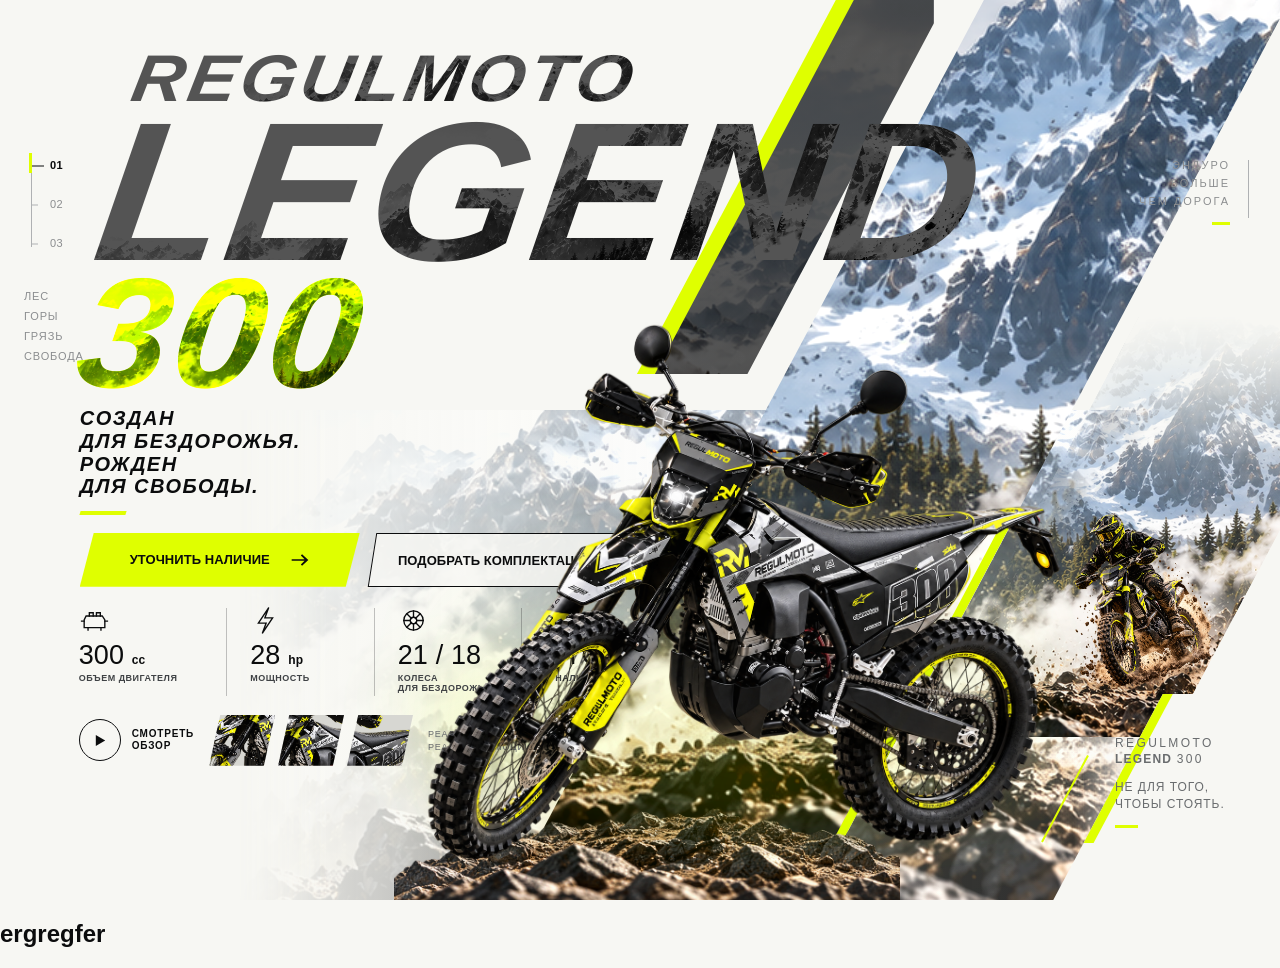
==== commit 7c2e3406: "начало анимации" ====
--- a/index.html
+++ b/index.html
@@ -4,13 +4,14 @@
     <meta charset="UTF-8" />
     <meta name="viewport" content="width=device-width, initial-scale=1.0" />
     <meta name="theme-color" content="#f7f7f3" />
-    <link rel="stylesheet" href="site/css/main.min.css" />
+    <link rel="stylesheet" href="site/css/main.min.css?v=smoke-visible-1" />
     <title>Enduro Siberia 24 — Regulmoto Legend 300</title>
   </head>
 
   <body>
     <main class="page">
       <section class="hero">
+        <!-- прогрессия -->
         <div class="hero-rail" aria-hidden="true">
           <ol class="hero-rail__pages">
             <li class="hero-rail__page hero-rail__page--active">01</li>
@@ -25,6 +26,18 @@
             <span>СВОБОДА</span>
           </div>
         </div>
+
+        <!-- справа манифест -->
+
+        <div class="hero-manifest" aria-hidden="true">
+          <div class="hero-manifest__text">
+            <span>ЭНДУРО</span>
+            <span>БОЛЬШЕ</span>
+            <span>ЧЕМ ДОРОГА</span>
+          </div>
+        </div>
+
+        <!-- контент -->
 
         <div class="hero-content">
           <h1 class="hero-content__title">
@@ -163,6 +176,27 @@
           </div>
         </div>
 
+        <!-- дым позади мотоцикла -->
+        <div class="hero-bike-smoke" aria-hidden="true">
+          <span class="hero-bike-smoke__puff hero-bike-smoke__puff--1"></span>
+          <span class="hero-bike-smoke__puff hero-bike-smoke__puff--2"></span>
+          <span class="hero-bike-smoke__puff hero-bike-smoke__puff--3"></span>
+          <span class="hero-bike-smoke__puff hero-bike-smoke__puff--4"></span>
+          <span class="hero-bike-smoke__puff hero-bike-smoke__puff--5"></span>
+          <span class="hero-bike-smoke__puff hero-bike-smoke__puff--6"></span>
+          <span class="hero-bike-smoke__puff hero-bike-smoke__puff--7"></span>
+          <span class="hero-bike-smoke__puff hero-bike-smoke__puff--8"></span>
+        </div>
+
+        <!-- камни -->
+        <div class="hero-rocks" aria-hidden="true">
+          <img
+            class="hero-rocks__image"
+            src="site/img/stonesIbike.png"
+            alt=""
+          />
+        </div>
+
         <!-- мотоцикл -->
         <div class="hero-bike" aria-hidden="true">
           <img class="hero-bike__image" src="site/img/mot.png" alt="" />
@@ -187,11 +221,29 @@
             </div>
 
             <div class="hero-backdrop__lower-cut"></div>
-          </div>
-        </div>
+
+            <div class="hero-backdrop__lower-info">
+              <p class="hero-backdrop__lower-model">
+                <span>REGULMOTO</span>
+                <span><strong>LEGEND </strong>300</span>
+              </p>
+
+              <p class="hero-backdrop__lower-copy">
+                НЕ ДЛЯ ТОГО,<br />
+                ЧТОБЫ СТОЯТЬ.
+              </p>
+            </div>
+          </div>
+        </div>
+      </section>
+
+      <section class="next">
+        <h2>ergregfer</h2>
       </section>
     </main>
 
+    <script src="https://cdn.jsdelivr.net/npm/gsap@3/dist/gsap.min.js"></script>
     <script src="site/js/main.js"></script>
+    <script src="site/js/hero-smoke.js?v=smoke-visible-1"></script>
   </body>
 </html>
--- a/site/css/main.min.css
+++ b/site/css/main.min.css
@@ -1 +1 @@
-*{box-sizing:border-box}html,body{margin:0;padding:0;min-width:320px}body{font-family:Arial,Helvetica,sans-serif;background:#f7f7f3;color:#0b0c0d}a{color:inherit;text-decoration:none}img{display:block;max-width:100%}button{font:inherit;color:inherit}.page{min-height:100vh;overflow:hidden}.hero{position:relative;height:100vh;min-height:820px;overflow:hidden;isolation:isolate;background:#f7f7f3}.hero-rail{position:absolute;top:160px;left:24px;z-index:5;display:flex;flex-direction:column;gap:42px;color:#8b8d8f}.hero-rail__pages{position:relative;display:flex;flex-direction:column;gap:28px;margin:0;padding:0 0 0 26px;list-style:none}.hero-rail__pages::before{content:"";position:absolute;top:4px;bottom:2px;left:7px;width:1px;background:#afb1b3}.hero-rail__page{position:relative;min-width:24px;font-size:11px;line-height:1;font-weight:500;letter-spacing:.04em}.hero-rail__page::before{content:"";position:absolute;top:50%;left:-19px;width:7px;height:1px;background:#afb1b3;transform:translateY(-50%)}.hero-rail__page--active{color:#0b0c0d;font-weight:800}.hero-rail__page--active::before{width:13px;background:#0b0c0d}.hero-rail__page--active::after{content:"";position:absolute;top:-7px;left:-21px;width:3px;height:20px;background:#dfff00}.hero-rail__labels{display:flex;flex-direction:column;gap:9px;font-size:11px;line-height:1;letter-spacing:.08em}.hero-content{position:relative;z-index:5;width:min(1010px,61vw);margin-left:clamp(56px,6.15vw,199px);padding-top:50px;display:flex;flex-direction:column;align-items:flex-start;gap:18px}.hero-content__title{margin:0;display:flex;flex-direction:column;align-items:flex-start;gap:8px;width:100%;font-weight:900}.hero-content__actions{display:flex;align-items:center;gap:12px;padding-left:1px}.hero-brand{display:block;width:fit-content;padding-left:20px;padding-right:20px;margin-left:32px;font-family:Impact,Haettenschweiler,"Arial Narrow Bold",sans-serif;font-size:clamp(66px,5.05vw,85px);line-height:.86;letter-spacing:.05em;font-style:italic;white-space:nowrap;color:rgba(0,0,0,0);-webkit-text-fill-color:rgba(0,0,0,0);background-image:url("../img/hero-back.png");background-size:1080px auto;background-position:46% 43%;background-repeat:no-repeat;background-clip:text;-webkit-background-clip:text;filter:grayscale(1) contrast(1.45) brightness(0.33);transform:skewX(-10deg) scaleX(1.1);transform-origin:left center}.hero-model{display:flex;flex-direction:column;align-items:flex-start;gap:8px;width:fit-content;padding-left:30px;padding-right:30px;margin-left:-30px;font-family:Impact,Haettenschweiler,"Arial Narrow Bold",sans-serif;font-size:clamp(190px,15.45vw,264px);line-height:.78;letter-spacing:2px;font-style:italic;transform:skewX(-8deg) scaleX(1.055);transform-origin:left center}.hero-model__name,.hero-model__detail{display:block;width:fit-content;padding:0 40px;margin-left:-30px;color:rgba(0,0,0,0);-webkit-text-fill-color:rgba(0,0,0,0);background-clip:text;-webkit-background-clip:text;background-repeat:no-repeat}.hero-model__name{background-image:url("../img/hero-back.png");background-size:1080px auto;background-position:46% 43%;filter:grayscale(1) contrast(1.45) brightness(0.33)}.hero-model__detail{font-size:.79em;line-height:.72;letter-spacing:3px;background-image:linear-gradient(rgba(223, 255, 0, 0.88), rgba(223, 255, 0, 0.88)),url("../img/hero-back.png");background-size:auto,900px auto;background-position:center,40% 52%;background-blend-mode:multiply;filter:saturate(1.3) contrast(1.22) brightness(1.07)}.hero-slogan{position:relative;width:330px;margin:0;padding:0 0 17px 1px;font-family:"Arial Narrow",Arial,Helvetica,sans-serif;font-size:clamp(20px,1.43vw,24px);line-height:1.13;letter-spacing:.075em;font-weight:900;font-style:italic}.hero-slogan::after{content:"";position:absolute;left:1px;bottom:0;width:46px;height:4px;background:#dfff00;transform:skewX(-18deg)}.primary,.podobrat{position:relative;height:54px;padding:0;border:0;background:rgba(0,0,0,0);cursor:pointer;font-size:13px;font-weight:900;font-style:normal;letter-spacing:.005em}.primary{width:280px;display:flex;align-items:center;justify-content:center;gap:20px;background:#dfff00;clip-path:polygon(5% 0, 100% 0, 95% 100%, 0 100%)}.primary svg{width:20px;height:16px;fill:#0b0c0d;flex:0 0 auto}.podobrat{width:252px;border:1px solid #0b0c0d;background:rgba(247,247,243,.84);transform:skewX(-9deg)}.podobrat span{display:inline-block;transform:skewX(9deg)}.hero-adventages{width:590px;margin:0;display:grid;grid-template-columns:repeat(4, 1fr)}.hero-adventages__block{position:relative;min-height:92px;padding-right:18px;display:flex;flex-direction:column;align-items:flex-start;gap:7px}.hero-adventages__block+.hero-adventages__block{padding-left:24px}.hero-adventages__block+.hero-adventages__block::before{content:"";position:absolute;left:0;top:3px;bottom:1px;width:1px;background:rgba(11,12,13,.24)}.hero-adventages__icon{width:31px;height:31px;margin:0;fill:none;stroke:#0b0c0d;stroke-width:2.1;stroke-linecap:square;stroke-linejoin:miter}.hero-adventages__block-text{margin:0;display:flex;flex-direction:column;align-items:flex-start;gap:5px}.hero-adventages__block-text strong{font-family:Impact,Haettenschweiler,"Arial Narrow Bold",sans-serif;font-size:27px;line-height:.94;font-weight:200;letter-spacing:.005em}.hero-adventages__block-text strong small{font-family:Arial,Helvetica,sans-serif;font-size:12px;font-weight:700;text-transform:lowercase}.hero-adventages__block-text>span{color:#3f4245;font-size:9px;line-height:1.12;font-weight:700;letter-spacing:.055em}.hero-obzor{width:590px;margin:0;display:flex;align-items:center;gap:15px}.hero-obzor__button{flex:0 0 auto;display:flex;align-items:center;gap:11px}.hero-obzor__icon{width:42px;height:42px;display:grid;place-items:center;border:1px solid #0b0c0d;border-radius:50%;transition:background-color .25s ease,color .25s ease}.hero-obzor__icon svg{width:11px;height:13px;margin-left:2px;fill:currentColor}.hero-obzor__button:hover .hero-obzor__icon{color:#fff;background:#0b0c0d}.hero-obzor__button-text{display:flex;flex-direction:column;gap:2px;font-size:10px;line-height:1.08;font-weight:800;letter-spacing:.08em}.hero-obzor__gallery{flex:0 0 auto;display:flex;align-items:center;gap:3px}.hero-obzor__image{position:relative;width:66px;height:51px;overflow:hidden;background:#d7d7d2;clip-path:polygon(17% 0, 100% 0, 83% 100%, 0 100%)}.hero-obzor__image img{position:absolute;max-width:none;width:215px;height:auto}.hero-obzor__image--front img{left:-48px;top:-68px}.hero-obzor__image--middle img{left:-76px;top:-52px}.hero-obzor__image--rear img{left:-120px;top:-48px}.hero-obzor__caption{flex:0 0 auto;margin:0;display:flex;flex-direction:column;gap:3px;color:#66696c;font-size:9px;line-height:1.15;letter-spacing:.075em;white-space:nowrap}.hero-bike{position:absolute;left:42.8%;bottom:-2.2%;z-index:4;width:49.5%;pointer-events:none}.hero-bike__image{display:block;width:100%;max-width:none;height:auto}.hero-backdrop{position:absolute;inset:0;z-index:1;overflow:hidden;pointer-events:none}.hero-backdrop__mountains{position:absolute;left:18.5%;right:10.5%;bottom:-1.5%;height:56%;overflow:hidden;mask-image:linear-gradient(to right, transparent 0%, #000 10%, #000 92%, transparent 100%);-webkit-mask-image:linear-gradient(to right, transparent 0%, #000 10%, #000 92%, transparent 100%)}.hero-backdrop__mountains::before{content:"";position:absolute;left:0;right:0;top:-350px;bottom:-120px;background:url("../img/hero-back.png") center center/cover no-repeat;transform:translateY(-50px);opacity:.82;filter:saturate(0.78) contrast(1.04) brightness(1.08)}.hero-backdrop__mountains::after{content:"";position:absolute;inset:0;z-index:1;background:linear-gradient(90deg, rgba(247, 247, 243, 0.96) 0%, rgba(247, 247, 243, 0.76) 18%, rgba(247, 247, 243, 0.28) 46%, rgba(247, 247, 243, 0.04) 77%, rgba(247, 247, 243, 0) 100%)}.hero-backdrop__right{position:absolute;inset:0 0 0 auto;width:42%;height:100%}.hero-backdrop__slash,.hero-backdrop__mountain-panel,.hero-backdrop__rider-panel,.hero-backdrop__lower-cut{transform:skewX(-28deg);transform-origin:center}.hero-backdrop__slash{position:absolute;overflow:hidden}.hero-backdrop__slash::before{content:"";position:absolute;inset:-18% -150%;transform:skewX(28deg);transform-origin:center;background-repeat:no-repeat}.hero-backdrop__slash--black{top:4.2%;right:60.5%;z-index:1;width:18%;height:41.5%;transform:skewX(-28deg)}.hero-backdrop__slash--black::before{content:"";position:absolute;inset:auto;right:-70%;bottom:-10%;width:400%;height:140%;background-image:linear-gradient(rgba(4, 5, 6, 0.66), rgba(4, 5, 6, 0.66)),url("../img/hero-back.png");background-size:100% 100%,auto 180%;background-position:center,10% 50%;background-repeat:no-repeat;background-blend-mode:multiply;transform:skewX(28deg);transform-origin:center;filter:contrast(1.12) saturate(0.78)}.hero-backdrop__slash--acid{top:-4.5%;right:72.8%;z-index:4;width:3.3%;height:46%;background:#dfff00;transform:skewX(-28deg);transform-origin:center}.hero-backdrop__slash--acid::before{content:none}.hero-backdrop__slash--white{position:absolute;right:21.5%;bottom:0;z-index:2;width:18%;height:49%;overflow:hidden;transform:skewX(-28deg);background:none}.hero-backdrop__slash--white::before{background:linear-gradient(rgba(247, 247, 243, 0.65), rgba(247, 247, 243, 0.65)),url("../img/hero-back.png") 84% 13%/910px auto no-repeat;background-blend-mode:screen;filter:saturate(0.92) contrast(1.06)}.hero-backdrop__mountain-panel{position:absolute;top:3%;right:20%;z-index:3;width:57%;height:89%;overflow:hidden;background:none;transform:skewX(-28deg)}.hero-backdrop__mountain-panel::before{content:"";position:absolute;inset:-12% -64%;background:url("../img/hero-back.png") 72% 16%/cover no-repeat;transform:skewX(28deg) scale(1.08);transform-origin:center;filter:saturate(0.92) contrast(1.06)}.hero-backdrop__mountain-panel::after{content:"";position:absolute;right:0;bottom:0;z-index:2;width:10px;height:38%;background:#dfff00}.hero-backdrop__rider-panel{position:absolute;top:35.1%;right:-0.5%;z-index:5;width:47.5%;height:46.8%;overflow:hidden;background:none;transform:skewX(-28deg)}.hero-backdrop__rider-panel::before{content:"";position:absolute;inset:-12% -24%;background:url("../img/hero-back.png") 78% 73%/cover no-repeat;transform:skewX(28deg) scale(1.08);transform-origin:center}.hero-backdrop__rider-panel{mask-image:linear-gradient(180deg, transparent 0%, rgba(0, 0, 0, 0.08) 8%, rgba(0, 0, 0, 0.22) 16%, rgba(0, 0, 0, 0.48) 26%, rgba(0, 0, 0, 0.75) 36%, #000 48%),linear-gradient(82deg, transparent 0%, rgba(0, 0, 0, 0.14) 7%, rgba(0, 0, 0, 0.38) 14%, rgba(0, 0, 0, 0.7) 21%, #000 30%);mask-composite:intersect;-webkit-mask-image:linear-gradient(180deg, transparent 0%, rgba(0, 0, 0, 0.08) 8%, rgba(0, 0, 0, 0.22) 16%, rgba(0, 0, 0, 0.48) 26%, rgba(0, 0, 0, 0.75) 36%, #000 48%),linear-gradient(82deg, transparent 0%, rgba(0, 0, 0, 0.14) 7%, rgba(0, 0, 0, 0.38) 14%, rgba(0, 0, 0, 0.7) 21%, #000 30%);-webkit-mask-composite:source-in}.hero-backdrop__rider-panel img{position:absolute;right:12%;bottom:11%;z-index:1;width:55%;max-width:none;height:auto;transform:skewX(28deg);transform-origin:center;filter:contrast(1.04) saturate(0.96)}.hero-backdrop__lower-cut{position:absolute;right:-9%;bottom:-2.1%;z-index:6;width:42%;height:25%;transform:skewX(-28deg);background:#f7f7f3}+*{box-sizing:border-box}html,body{margin:0;padding:0;min-width:320px}body{font-family:Arial,Helvetica,sans-serif;background:#f7f7f3;color:#0b0c0d}a{color:inherit;text-decoration:none}img{display:block;max-width:100%}button{font:inherit;color:inherit}.page{min-height:100vh;overflow:hidden}.hero{position:relative;height:100vh;min-height:820px;overflow:hidden;isolation:isolate;background:#f7f7f3}.hero-rail{position:absolute;top:160px;left:24px;z-index:5;display:flex;flex-direction:column;gap:42px;color:#8b8d8f}.hero-rail__pages{position:relative;display:flex;flex-direction:column;gap:28px;margin:0;padding:0 0 0 26px;list-style:none}.hero-rail__pages::before{content:"";position:absolute;top:4px;bottom:2px;left:7px;width:1px;background:#afb1b3}.hero-rail__page{position:relative;min-width:24px;font-size:11px;line-height:1;font-weight:500;letter-spacing:.04em}.hero-rail__page::before{content:"";position:absolute;top:50%;left:-19px;width:7px;height:1px;background:#afb1b3;transform:translateY(-50%)}.hero-rail__page--active{color:#0b0c0d;font-weight:800}.hero-rail__page--active::before{width:13px;background:#0b0c0d}.hero-rail__page--active::after{content:"";position:absolute;top:-7px;left:-21px;width:3px;height:20px;background:#dfff00}.hero-rail__labels{display:flex;flex-direction:column;gap:9px;font-size:11px;line-height:1;letter-spacing:.08em}.hero-manifest{position:absolute;top:160px;right:24px;z-index:5;padding-right:26px;color:#8b8d8f;text-align:right}.hero-manifest::before{content:"";position:absolute;top:0;right:7px;width:1px;height:58px;background:#afb1b3}.hero-manifest::after{content:"";position:absolute;right:26px;bottom:-18px;width:18px;height:3px;background:#dfff00}.hero-manifest__text{display:flex;flex-direction:column;align-items:flex-end;gap:7px;font-size:11px;line-height:1;font-weight:500;letter-spacing:.18em;white-space:nowrap}.hero-content{position:relative;z-index:5;width:min(1010px,61vw);margin-left:clamp(56px,6.15vw,199px);padding-top:50px;display:flex;flex-direction:column;align-items:flex-start;gap:18px}.hero-content__title{margin:0;display:flex;flex-direction:column;align-items:flex-start;gap:8px;width:100%;font-weight:900}.hero-content__actions{display:flex;align-items:center;gap:12px;padding-left:1px}.hero-brand{display:block;width:fit-content;padding-left:20px;padding-right:20px;margin-left:32px;font-family:Impact,Haettenschweiler,"Arial Narrow Bold",sans-serif;font-size:clamp(66px,5.05vw,85px);line-height:.86;letter-spacing:.05em;font-style:italic;white-space:nowrap;color:rgba(0,0,0,0);-webkit-text-fill-color:rgba(0,0,0,0);background-image:url("../img/hero-back.png");background-size:1080px auto;background-position:46% 43%;background-repeat:no-repeat;background-clip:text;-webkit-background-clip:text;filter:grayscale(1) contrast(1.45) brightness(0.33);transform:skewX(-10deg) scaleX(1.1);transform-origin:left center}.hero-model{display:flex;flex-direction:column;align-items:flex-start;gap:8px;width:fit-content;padding-left:30px;padding-right:30px;margin-left:-30px;font-family:Impact,Haettenschweiler,"Arial Narrow Bold",sans-serif;font-size:clamp(190px,15.45vw,264px);line-height:.78;letter-spacing:2px;font-style:italic;transform:skewX(-8deg) scaleX(1.055);transform-origin:left center}.hero-model__name,.hero-model__detail{display:block;width:fit-content;padding:0 40px;margin-left:-30px;color:rgba(0,0,0,0);-webkit-text-fill-color:rgba(0,0,0,0);background-clip:text;-webkit-background-clip:text;background-repeat:no-repeat}.hero-model__name{background-image:url("../img/hero-back.png");background-size:1080px auto;background-position:46% 43%;filter:grayscale(1) contrast(1.45) brightness(0.33)}.hero-model__detail{font-size:.79em;line-height:.72;letter-spacing:3px;background-image:linear-gradient(rgba(223, 255, 0, 0.88), rgba(223, 255, 0, 0.88)),url("../img/hero-back.png");background-size:auto,900px auto;background-position:center,40% 52%;background-blend-mode:multiply;filter:saturate(1.3) contrast(1.22) brightness(1.07)}.hero-slogan{position:relative;width:330px;margin:0;padding:0 0 17px 1px;font-family:"Arial Narrow",Arial,Helvetica,sans-serif;font-size:clamp(20px,1.43vw,24px);line-height:1.13;letter-spacing:.075em;font-weight:900;font-style:italic}.hero-slogan::after{content:"";position:absolute;left:1px;bottom:0;width:46px;height:4px;background:#dfff00;transform:skewX(-18deg)}.primary,.podobrat{position:relative;height:54px;padding:0;border:0;background:rgba(0,0,0,0);cursor:pointer;font-size:13px;font-weight:900;font-style:normal;letter-spacing:.005em}.primary{width:280px;display:flex;align-items:center;justify-content:center;gap:20px;background:#dfff00;clip-path:polygon(5% 0, 100% 0, 95% 100%, 0 100%)}.primary svg{width:20px;height:16px;fill:#0b0c0d;flex:0 0 auto}.podobrat{width:252px;border:1px solid #0b0c0d;background:rgba(247,247,243,.84);transform:skewX(-9deg)}.podobrat span{display:inline-block;transform:skewX(9deg)}.hero-adventages{width:590px;margin:0;display:grid;grid-template-columns:repeat(4, 1fr)}.hero-adventages__block{position:relative;min-height:92px;padding-right:18px;display:flex;flex-direction:column;align-items:flex-start;gap:7px}.hero-adventages__block+.hero-adventages__block{padding-left:24px}.hero-adventages__block+.hero-adventages__block::before{content:"";position:absolute;left:0;top:3px;bottom:1px;width:1px;background:rgba(11,12,13,.24)}.hero-adventages__icon{width:31px;height:31px;margin:0;fill:none;stroke:#0b0c0d;stroke-width:2.1;stroke-linecap:square;stroke-linejoin:miter}.hero-adventages__block-text{margin:0;display:flex;flex-direction:column;align-items:flex-start;gap:5px}.hero-adventages__block-text strong{font-family:Impact,Haettenschweiler,"Arial Narrow Bold",sans-serif;font-size:27px;line-height:.94;font-weight:200;letter-spacing:.005em}.hero-adventages__block-text strong small{font-family:Arial,Helvetica,sans-serif;font-size:12px;font-weight:700;text-transform:lowercase}.hero-adventages__block-text>span{color:#3f4245;font-size:9px;line-height:1.12;font-weight:700;letter-spacing:.055em}.hero-obzor{width:590px;margin:0;display:flex;align-items:center;gap:15px}.hero-obzor__button{flex:0 0 auto;display:flex;align-items:center;gap:11px}.hero-obzor__icon{width:42px;height:42px;display:grid;place-items:center;border:1px solid #0b0c0d;border-radius:50%;transition:background-color .25s ease,color .25s ease}.hero-obzor__icon svg{width:11px;height:13px;margin-left:2px;fill:currentColor}.hero-obzor__button:hover .hero-obzor__icon{color:#fff;background:#0b0c0d}.hero-obzor__button-text{display:flex;flex-direction:column;gap:2px;font-size:10px;line-height:1.08;font-weight:800;letter-spacing:.08em}.hero-obzor__gallery{flex:0 0 auto;display:flex;align-items:center;gap:3px}.hero-obzor__image{position:relative;width:66px;height:51px;overflow:hidden;background:#d7d7d2;clip-path:polygon(17% 0, 100% 0, 83% 100%, 0 100%)}.hero-obzor__image img{position:absolute;max-width:none;width:215px;height:auto}.hero-obzor__image--front img{left:-48px;top:-68px}.hero-obzor__image--middle img{left:-76px;top:-52px}.hero-obzor__image--rear img{left:-120px;top:-48px}.hero-obzor__caption{flex:0 0 auto;margin:0;display:flex;flex-direction:column;gap:3px;color:#66696c;font-size:9px;line-height:1.15;letter-spacing:.075em;white-space:nowrap}.hero-bike{position:absolute;left:32.8%;bottom:4%;z-index:6;width:50.5%;pointer-events:none}.hero-bike__image{display:block;width:100%;max-width:none;height:auto}.hero-bike-smoke{position:absolute;left:27%;bottom:0;z-index:4;width:62%;height:68%;pointer-events:none;overflow:visible}.hero-bike-smoke::before,.hero-bike-smoke::after{content:"";position:absolute;inset:0;pointer-events:none;will-change:transform,opacity}.hero-bike-smoke::before{left:8%;right:10%;bottom:8%;top:30%;background:radial-gradient(ellipse at 24% 70%, rgba(223, 255, 0, 0.12) 0%, rgba(223, 255, 0, 0.07) 24%, rgba(223, 255, 0, 0.03) 46%, rgba(223, 255, 0, 0) 74%),radial-gradient(ellipse at 56% 74%, rgba(223, 255, 0, 0.15) 0%, rgba(223, 255, 0, 0.08) 26%, rgba(223, 255, 0, 0.03) 48%, rgba(223, 255, 0, 0) 76%),radial-gradient(ellipse at 82% 62%, rgba(223, 255, 0, 0.11) 0%, rgba(223, 255, 0, 0.06) 24%, rgba(223, 255, 0, 0.03) 44%, rgba(223, 255, 0, 0) 72%);filter:blur(42px);opacity:.32}.hero-bike-smoke::after{left:12%;right:10%;bottom:10%;top:36%;background:radial-gradient(ellipse at 18% 66%, rgba(223, 255, 0, 0.15) 0%, rgba(223, 255, 0, 0.09) 24%, rgba(223, 255, 0, 0.04) 42%, rgba(223, 255, 0, 0) 68%),radial-gradient(ellipse at 48% 72%, rgba(223, 255, 0, 0.16) 0%, rgba(223, 255, 0, 0.1) 24%, rgba(223, 255, 0, 0.04) 46%, rgba(223, 255, 0, 0) 70%),radial-gradient(ellipse at 76% 64%, rgba(223, 255, 0, 0.14) 0%, rgba(223, 255, 0, 0.08) 22%, rgba(223, 255, 0, 0.04) 42%, rgba(223, 255, 0, 0) 68%);filter:blur(30px);opacity:.28}.hero-bike-smoke__puff{position:absolute;z-index:2;border-radius:50%;background:radial-gradient(ellipse at 34% 58%, rgba(223, 255, 0, 0.26) 0%, rgba(223, 255, 0, 0.16) 22%, rgba(223, 255, 0, 0.09) 42%, rgba(223, 255, 0, 0.035) 64%, rgba(223, 255, 0, 0) 86%),radial-gradient(ellipse at 72% 34%, rgba(223, 255, 0, 0.16) 0%, rgba(223, 255, 0, 0.075) 26%, rgba(223, 255, 0, 0) 68%),radial-gradient(ellipse at 60% 78%, rgba(223, 255, 0, 0.11) 0%, rgba(223, 255, 0, 0.05) 22%, rgba(223, 255, 0, 0) 60%);filter:blur(16px);opacity:.16;will-change:transform,opacity,border-radius}.hero-bike-smoke__puff::before,.hero-bike-smoke__puff::after{content:"";position:absolute;border-radius:50%;background:inherit;pointer-events:none}.hero-bike-smoke__puff::before{inset:10% 18% 20% 8%;opacity:.58;filter:blur(11px);transform:translate(-8%, -6%) scale(0.9)}.hero-bike-smoke__puff::after{inset:20% 6% 10% 24%;opacity:.46;filter:blur(13px);transform:translate(10%, 7%) scale(0.86)}.hero-bike-smoke__puff--1{left:2%;bottom:23%;width:150px;height:100px}.hero-bike-smoke__puff--2{left:9%;bottom:14%;width:185px;height:122px}.hero-bike-smoke__puff--3{left:31%;bottom:7%;width:205px;height:136px}.hero-bike-smoke__puff--4{left:42%;bottom:5%;width:220px;height:144px}.hero-bike-smoke__puff--5{right:18%;bottom:14%;width:220px;height:145px}.hero-bike-smoke__puff--6{right:9%;bottom:24%;width:185px;height:122px}.hero-bike-smoke__puff--7{right:2%;bottom:10%;width:155px;height:102px}.hero-bike-smoke__puff--8{right:12%;bottom:33%;width:138px;height:90px;opacity:.06}.hero-bike-smoke__puff--1,.hero-bike-smoke__puff--3,.hero-bike-smoke__puff--6{z-index:1;filter:blur(22px);opacity:.12}.hero-bike-smoke__puff--2,.hero-bike-smoke__puff--4,.hero-bike-smoke__puff--5{z-index:2;filter:blur(17px);opacity:.16}.hero-bike-smoke__puff--7,.hero-bike-smoke__puff--8{z-index:3;filter:blur(12px);opacity:.12}.hero-rocks{position:absolute;left:30.8%;bottom:0%;z-index:3;width:39.5%;pointer-events:none;overflow:hidden}.hero-rocks__image{display:block;width:100%;max-width:none;height:auto}.hero-backdrop{position:absolute;inset:0;z-index:1;overflow:hidden;pointer-events:none}.hero-backdrop__mountains{position:absolute;left:18.5%;right:10.5%;bottom:-1.5%;height:56%;overflow:hidden;mask-image:linear-gradient(to right, transparent 0%, #000 10%, #000 92%, transparent 100%);-webkit-mask-image:linear-gradient(to right, transparent 0%, #000 10%, #000 92%, transparent 100%)}.hero-backdrop__mountains::before{content:"";position:absolute;left:0;right:0;top:-350px;bottom:-120px;background:url("../img/hero-back.png") center center/cover no-repeat;transform:translateY(-50px);opacity:.82;filter:saturate(0.78) contrast(1.04) brightness(1.08)}.hero-backdrop__mountains::after{content:"";position:absolute;inset:0;z-index:1;background:linear-gradient(90deg, rgba(247, 247, 243, 0.96) 0%, rgba(247, 247, 243, 0.76) 18%, rgba(247, 247, 243, 0.28) 46%, rgba(247, 247, 243, 0.04) 77%, rgba(247, 247, 243, 0) 100%)}.hero-backdrop__right{position:absolute;inset:0 0 0 auto;width:42%;height:100%}.hero-backdrop__slash,.hero-backdrop__mountain-panel,.hero-backdrop__rider-panel,.hero-backdrop__lower-cut{transform:skewX(-28deg);transform-origin:center}.hero-backdrop__slash{position:absolute;overflow:hidden}.hero-backdrop__slash::before{content:"";position:absolute;inset:-18% -150%;transform:skewX(28deg);transform-origin:center;background-repeat:no-repeat}.hero-backdrop__slash--black{top:0%;right:80.5%;z-index:1;width:18%;height:41.5%;transform:skewX(-28deg)}.hero-backdrop__slash--black::before{content:"";position:absolute;inset:auto;right:-70%;bottom:-10%;width:400%;height:140%;background-image:linear-gradient(rgba(4, 5, 6, 0.66), rgba(4, 5, 6, 0.66)),url("../img/hero-back.png");background-size:100% 100%,auto 180%;background-position:center,10% 50%;background-repeat:no-repeat;background-blend-mode:multiply;transform:skewX(28deg);transform-origin:center;filter:contrast(1.12) saturate(0.78)}.hero-backdrop__slash--acid{top:-4.5%;right:95.8%;z-index:4;width:3.3%;height:46%;background:#dfff00;transform:skewX(-28deg);transform-origin:center}.hero-backdrop__slash--acid::before{content:none}.hero-backdrop__slash--white{position:absolute;right:21.5%;bottom:0;z-index:2;width:18%;height:49%;overflow:hidden;transform:skewX(-28deg);background:none}.hero-backdrop__slash--white::before{background:linear-gradient(rgba(247, 247, 243, 0.65), rgba(247, 247, 243, 0.65)),url("../img/hero-back.png") 84% 13%/910px auto no-repeat;background-blend-mode:screen;filter:saturate(0.92) contrast(1.06)}.hero-backdrop__mountain-panel{position:absolute;top:0%;right:40%;z-index:3;width:57%;height:94%;overflow:hidden;background:none;transform:skewX(-28deg)}.hero-backdrop__mountain-panel::before{content:"";position:absolute;inset:-12% -64%;background:url("../img/hero-back.png") 72% 16%/cover no-repeat;transform:skewX(28deg) scale(1.08);transform-origin:center;filter:saturate(0.92) contrast(1.06)}.hero-backdrop__mountain-panel::after{content:"";position:absolute;right:0;bottom:0;z-index:2;width:10px;height:38%;background:#dfff00}.hero-backdrop__rider-panel{position:absolute;top:35.1%;right:-0.5%;z-index:5;width:47.5%;height:46.8%;overflow:hidden;background:none;transform:skewX(-28deg)}.hero-backdrop__rider-panel::before{content:"";position:absolute;inset:-12% -24%;background:url("../img/hero-back.png") 78% 73%/cover no-repeat;transform:skewX(28deg) scale(1.08);transform-origin:center}.hero-backdrop__rider-panel{mask-image:linear-gradient(180deg, transparent 0%, rgba(0, 0, 0, 0.08) 8%, rgba(0, 0, 0, 0.22) 16%, rgba(0, 0, 0, 0.48) 26%, rgba(0, 0, 0, 0.75) 36%, #000 48%),linear-gradient(82deg, transparent 0%, rgba(0, 0, 0, 0.14) 7%, rgba(0, 0, 0, 0.38) 14%, rgba(0, 0, 0, 0.7) 21%, #000 30%);mask-composite:intersect;-webkit-mask-image:linear-gradient(180deg, transparent 0%, rgba(0, 0, 0, 0.08) 8%, rgba(0, 0, 0, 0.22) 16%, rgba(0, 0, 0, 0.48) 26%, rgba(0, 0, 0, 0.75) 36%, #000 48%),linear-gradient(82deg, transparent 0%, rgba(0, 0, 0, 0.14) 7%, rgba(0, 0, 0, 0.38) 14%, rgba(0, 0, 0, 0.7) 21%, #000 30%);-webkit-mask-composite:source-in}.hero-backdrop__rider-panel img{position:absolute;right:12%;bottom:11%;z-index:1;width:55%;max-width:none;height:auto;transform:skewX(28deg);transform-origin:center;filter:contrast(1.04) saturate(0.96)}.hero-backdrop__lower-cut{position:absolute;right:-9%;bottom:-2.1%;z-index:6;width:42%;height:25%;transform:skewX(-28deg);background:#f7f7f3}.hero-backdrop__lower-cut::after{content:"";position:absolute;left:0;bottom:34%;z-index:2;width:10px;height:66%;background:#dfff00}.hero-backdrop__lower-info{position:absolute;right:2.8%;bottom:7.5%;z-index:7;width:150px;color:#0b0c0d}.hero-backdrop__lower-info::before{content:"";position:absolute;left:-74px;top:7px;width:2px;height:98px;background:#dfff00;transform:rotate(28deg);transform-origin:bottom center}.hero-backdrop__lower-model{margin:0;display:flex;flex-direction:column;gap:4px}.hero-backdrop__lower-model span{color:#696c6e;font-size:12px;line-height:1;font-weight:500;letter-spacing:.2em}.hero-backdrop__lower-model strong{font-size:12px;line-height:1;font-weight:800;letter-spacing:.1em}.hero-backdrop__lower-copy{position:relative;margin:14px 0 0;padding-bottom:19px;color:#696c6e;font-size:12px;line-height:1.45;font-weight:500;letter-spacing:.08em}.hero-backdrop__lower-copy::after{content:"";position:absolute;left:0;bottom:5px;width:23px;height:3px;background:#dfff00}
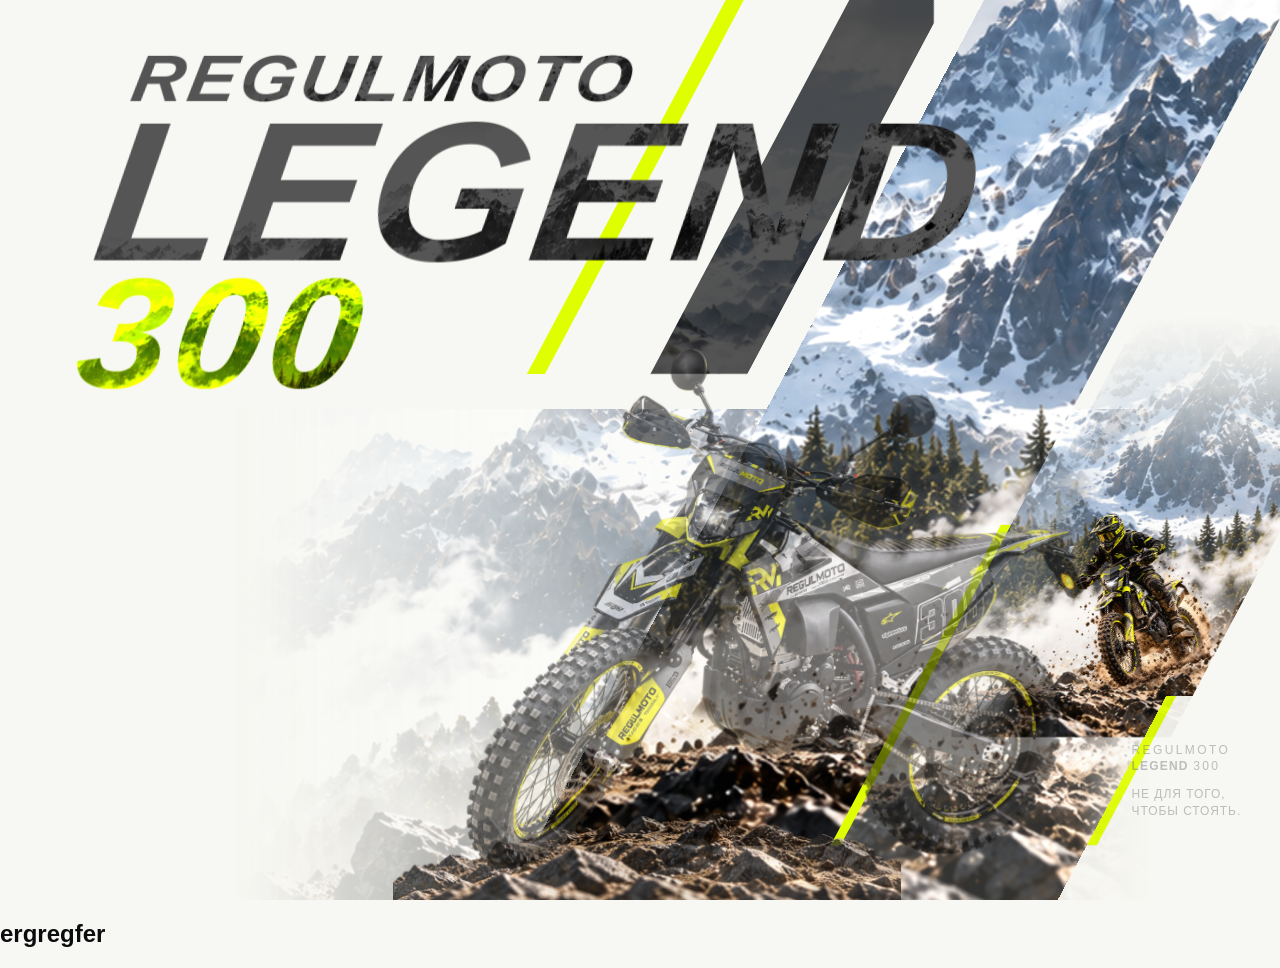
==== commit 8b44c0ac: "анимация" ====
--- a/index.html
+++ b/index.html
@@ -5,6 +5,7 @@
     <meta name="viewport" content="width=device-width, initial-scale=1.0" />
     <meta name="theme-color" content="#f7f7f3" />
     <link rel="stylesheet" href="site/css/main.min.css?v=smoke-visible-1" />
+    <link rel="stylesheet" href="site/css/hero-motion.css?v=hero-motion-1" />
     <title>Enduro Siberia 24 — Regulmoto Legend 300</title>
   </head>
 
@@ -244,6 +245,7 @@
 
     <script src="https://cdn.jsdelivr.net/npm/gsap@3/dist/gsap.min.js"></script>
     <script src="site/js/main.js"></script>
-    <script src="site/js/hero-smoke.js?v=smoke-visible-1"></script>
+    <script src="site/js/hero-intro.js?v=hero-motion-1"></script>
+    <script src="site/js/hero-smoke.js?v=hero-motion-1"></script>
   </body>
 </html>
--- a/site/css/main.min.css
+++ b/site/css/main.min.css
@@ -1 +1 @@
-*{box-sizing:border-box}html,body{margin:0;padding:0;min-width:320px}body{font-family:Arial,Helvetica,sans-serif;background:#f7f7f3;color:#0b0c0d}a{color:inherit;text-decoration:none}img{display:block;max-width:100%}button{font:inherit;color:inherit}.page{min-height:100vh;overflow:hidden}.hero{position:relative;height:100vh;min-height:820px;overflow:hidden;isolation:isolate;background:#f7f7f3}.hero-rail{position:absolute;top:160px;left:24px;z-index:5;display:flex;flex-direction:column;gap:42px;color:#8b8d8f}.hero-rail__pages{position:relative;display:flex;flex-direction:column;gap:28px;margin:0;padding:0 0 0 26px;list-style:none}.hero-rail__pages::before{content:"";position:absolute;top:4px;bottom:2px;left:7px;width:1px;background:#afb1b3}.hero-rail__page{position:relative;min-width:24px;font-size:11px;line-height:1;font-weight:500;letter-spacing:.04em}.hero-rail__page::before{content:"";position:absolute;top:50%;left:-19px;width:7px;height:1px;background:#afb1b3;transform:translateY(-50%)}.hero-rail__page--active{color:#0b0c0d;font-weight:800}.hero-rail__page--active::before{width:13px;background:#0b0c0d}.hero-rail__page--active::after{content:"";position:absolute;top:-7px;left:-21px;width:3px;height:20px;background:#dfff00}.hero-rail__labels{display:flex;flex-direction:column;gap:9px;font-size:11px;line-height:1;letter-spacing:.08em}.hero-manifest{position:absolute;top:160px;right:24px;z-index:5;padding-right:26px;color:#8b8d8f;text-align:right}.hero-manifest::before{content:"";position:absolute;top:0;right:7px;width:1px;height:58px;background:#afb1b3}.hero-manifest::after{content:"";position:absolute;right:26px;bottom:-18px;width:18px;height:3px;background:#dfff00}.hero-manifest__text{display:flex;flex-direction:column;align-items:flex-end;gap:7px;font-size:11px;line-height:1;font-weight:500;letter-spacing:.18em;white-space:nowrap}.hero-content{position:relative;z-index:5;width:min(1010px,61vw);margin-left:clamp(56px,6.15vw,199px);padding-top:50px;display:flex;flex-direction:column;align-items:flex-start;gap:18px}.hero-content__title{margin:0;display:flex;flex-direction:column;align-items:flex-start;gap:8px;width:100%;font-weight:900}.hero-content__actions{display:flex;align-items:center;gap:12px;padding-left:1px}.hero-brand{display:block;width:fit-content;padding-left:20px;padding-right:20px;margin-left:32px;font-family:Impact,Haettenschweiler,"Arial Narrow Bold",sans-serif;font-size:clamp(66px,5.05vw,85px);line-height:.86;letter-spacing:.05em;font-style:italic;white-space:nowrap;color:rgba(0,0,0,0);-webkit-text-fill-color:rgba(0,0,0,0);background-image:url("../img/hero-back.png");background-size:1080px auto;background-position:46% 43%;background-repeat:no-repeat;background-clip:text;-webkit-background-clip:text;filter:grayscale(1) contrast(1.45) brightness(0.33);transform:skewX(-10deg) scaleX(1.1);transform-origin:left center}.hero-model{display:flex;flex-direction:column;align-items:flex-start;gap:8px;width:fit-content;padding-left:30px;padding-right:30px;margin-left:-30px;font-family:Impact,Haettenschweiler,"Arial Narrow Bold",sans-serif;font-size:clamp(190px,15.45vw,264px);line-height:.78;letter-spacing:2px;font-style:italic;transform:skewX(-8deg) scaleX(1.055);transform-origin:left center}.hero-model__name,.hero-model__detail{display:block;width:fit-content;padding:0 40px;margin-left:-30px;color:rgba(0,0,0,0);-webkit-text-fill-color:rgba(0,0,0,0);background-clip:text;-webkit-background-clip:text;background-repeat:no-repeat}.hero-model__name{background-image:url("../img/hero-back.png");background-size:1080px auto;background-position:46% 43%;filter:grayscale(1) contrast(1.45) brightness(0.33)}.hero-model__detail{font-size:.79em;line-height:.72;letter-spacing:3px;background-image:linear-gradient(rgba(223, 255, 0, 0.88), rgba(223, 255, 0, 0.88)),url("../img/hero-back.png");background-size:auto,900px auto;background-position:center,40% 52%;background-blend-mode:multiply;filter:saturate(1.3) contrast(1.22) brightness(1.07)}.hero-slogan{position:relative;width:330px;margin:0;padding:0 0 17px 1px;font-family:"Arial Narrow",Arial,Helvetica,sans-serif;font-size:clamp(20px,1.43vw,24px);line-height:1.13;letter-spacing:.075em;font-weight:900;font-style:italic}.hero-slogan::after{content:"";position:absolute;left:1px;bottom:0;width:46px;height:4px;background:#dfff00;transform:skewX(-18deg)}.primary,.podobrat{position:relative;height:54px;padding:0;border:0;background:rgba(0,0,0,0);cursor:pointer;font-size:13px;font-weight:900;font-style:normal;letter-spacing:.005em}.primary{width:280px;display:flex;align-items:center;justify-content:center;gap:20px;background:#dfff00;clip-path:polygon(5% 0, 100% 0, 95% 100%, 0 100%)}.primary svg{width:20px;height:16px;fill:#0b0c0d;flex:0 0 auto}.podobrat{width:252px;border:1px solid #0b0c0d;background:rgba(247,247,243,.84);transform:skewX(-9deg)}.podobrat span{display:inline-block;transform:skewX(9deg)}.hero-adventages{width:590px;margin:0;display:grid;grid-template-columns:repeat(4, 1fr)}.hero-adventages__block{position:relative;min-height:92px;padding-right:18px;display:flex;flex-direction:column;align-items:flex-start;gap:7px}.hero-adventages__block+.hero-adventages__block{padding-left:24px}.hero-adventages__block+.hero-adventages__block::before{content:"";position:absolute;left:0;top:3px;bottom:1px;width:1px;background:rgba(11,12,13,.24)}.hero-adventages__icon{width:31px;height:31px;margin:0;fill:none;stroke:#0b0c0d;stroke-width:2.1;stroke-linecap:square;stroke-linejoin:miter}.hero-adventages__block-text{margin:0;display:flex;flex-direction:column;align-items:flex-start;gap:5px}.hero-adventages__block-text strong{font-family:Impact,Haettenschweiler,"Arial Narrow Bold",sans-serif;font-size:27px;line-height:.94;font-weight:200;letter-spacing:.005em}.hero-adventages__block-text strong small{font-family:Arial,Helvetica,sans-serif;font-size:12px;font-weight:700;text-transform:lowercase}.hero-adventages__block-text>span{color:#3f4245;font-size:9px;line-height:1.12;font-weight:700;letter-spacing:.055em}.hero-obzor{width:590px;margin:0;display:flex;align-items:center;gap:15px}.hero-obzor__button{flex:0 0 auto;display:flex;align-items:center;gap:11px}.hero-obzor__icon{width:42px;height:42px;display:grid;place-items:center;border:1px solid #0b0c0d;border-radius:50%;transition:background-color .25s ease,color .25s ease}.hero-obzor__icon svg{width:11px;height:13px;margin-left:2px;fill:currentColor}.hero-obzor__button:hover .hero-obzor__icon{color:#fff;background:#0b0c0d}.hero-obzor__button-text{display:flex;flex-direction:column;gap:2px;font-size:10px;line-height:1.08;font-weight:800;letter-spacing:.08em}.hero-obzor__gallery{flex:0 0 auto;display:flex;align-items:center;gap:3px}.hero-obzor__image{position:relative;width:66px;height:51px;overflow:hidden;background:#d7d7d2;clip-path:polygon(17% 0, 100% 0, 83% 100%, 0 100%)}.hero-obzor__image img{position:absolute;max-width:none;width:215px;height:auto}.hero-obzor__image--front img{left:-48px;top:-68px}.hero-obzor__image--middle img{left:-76px;top:-52px}.hero-obzor__image--rear img{left:-120px;top:-48px}.hero-obzor__caption{flex:0 0 auto;margin:0;display:flex;flex-direction:column;gap:3px;color:#66696c;font-size:9px;line-height:1.15;letter-spacing:.075em;white-space:nowrap}.hero-bike{position:absolute;left:32.8%;bottom:4%;z-index:6;width:50.5%;pointer-events:none}.hero-bike__image{display:block;width:100%;max-width:none;height:auto}.hero-bike-smoke{position:absolute;left:27%;bottom:0;z-index:4;width:62%;height:68%;pointer-events:none;overflow:visible}.hero-bike-smoke::before,.hero-bike-smoke::after{content:"";position:absolute;inset:0;pointer-events:none;will-change:transform,opacity}.hero-bike-smoke::before{left:8%;right:10%;bottom:8%;top:30%;background:radial-gradient(ellipse at 24% 70%, rgba(223, 255, 0, 0.12) 0%, rgba(223, 255, 0, 0.07) 24%, rgba(223, 255, 0, 0.03) 46%, rgba(223, 255, 0, 0) 74%),radial-gradient(ellipse at 56% 74%, rgba(223, 255, 0, 0.15) 0%, rgba(223, 255, 0, 0.08) 26%, rgba(223, 255, 0, 0.03) 48%, rgba(223, 255, 0, 0) 76%),radial-gradient(ellipse at 82% 62%, rgba(223, 255, 0, 0.11) 0%, rgba(223, 255, 0, 0.06) 24%, rgba(223, 255, 0, 0.03) 44%, rgba(223, 255, 0, 0) 72%);filter:blur(42px);opacity:.32}.hero-bike-smoke::after{left:12%;right:10%;bottom:10%;top:36%;background:radial-gradient(ellipse at 18% 66%, rgba(223, 255, 0, 0.15) 0%, rgba(223, 255, 0, 0.09) 24%, rgba(223, 255, 0, 0.04) 42%, rgba(223, 255, 0, 0) 68%),radial-gradient(ellipse at 48% 72%, rgba(223, 255, 0, 0.16) 0%, rgba(223, 255, 0, 0.1) 24%, rgba(223, 255, 0, 0.04) 46%, rgba(223, 255, 0, 0) 70%),radial-gradient(ellipse at 76% 64%, rgba(223, 255, 0, 0.14) 0%, rgba(223, 255, 0, 0.08) 22%, rgba(223, 255, 0, 0.04) 42%, rgba(223, 255, 0, 0) 68%);filter:blur(30px);opacity:.28}.hero-bike-smoke__puff{position:absolute;z-index:2;border-radius:50%;background:radial-gradient(ellipse at 34% 58%, rgba(223, 255, 0, 0.26) 0%, rgba(223, 255, 0, 0.16) 22%, rgba(223, 255, 0, 0.09) 42%, rgba(223, 255, 0, 0.035) 64%, rgba(223, 255, 0, 0) 86%),radial-gradient(ellipse at 72% 34%, rgba(223, 255, 0, 0.16) 0%, rgba(223, 255, 0, 0.075) 26%, rgba(223, 255, 0, 0) 68%),radial-gradient(ellipse at 60% 78%, rgba(223, 255, 0, 0.11) 0%, rgba(223, 255, 0, 0.05) 22%, rgba(223, 255, 0, 0) 60%);filter:blur(16px);opacity:.16;will-change:transform,opacity,border-radius}.hero-bike-smoke__puff::before,.hero-bike-smoke__puff::after{content:"";position:absolute;border-radius:50%;background:inherit;pointer-events:none}.hero-bike-smoke__puff::before{inset:10% 18% 20% 8%;opacity:.58;filter:blur(11px);transform:translate(-8%, -6%) scale(0.9)}.hero-bike-smoke__puff::after{inset:20% 6% 10% 24%;opacity:.46;filter:blur(13px);transform:translate(10%, 7%) scale(0.86)}.hero-bike-smoke__puff--1{left:2%;bottom:23%;width:150px;height:100px}.hero-bike-smoke__puff--2{left:9%;bottom:14%;width:185px;height:122px}.hero-bike-smoke__puff--3{left:31%;bottom:7%;width:205px;height:136px}.hero-bike-smoke__puff--4{left:42%;bottom:5%;width:220px;height:144px}.hero-bike-smoke__puff--5{right:18%;bottom:14%;width:220px;height:145px}.hero-bike-smoke__puff--6{right:9%;bottom:24%;width:185px;height:122px}.hero-bike-smoke__puff--7{right:2%;bottom:10%;width:155px;height:102px}.hero-bike-smoke__puff--8{right:12%;bottom:33%;width:138px;height:90px;opacity:.06}.hero-bike-smoke__puff--1,.hero-bike-smoke__puff--3,.hero-bike-smoke__puff--6{z-index:1;filter:blur(22px);opacity:.12}.hero-bike-smoke__puff--2,.hero-bike-smoke__puff--4,.hero-bike-smoke__puff--5{z-index:2;filter:blur(17px);opacity:.16}.hero-bike-smoke__puff--7,.hero-bike-smoke__puff--8{z-index:3;filter:blur(12px);opacity:.12}.hero-rocks{position:absolute;left:30.8%;bottom:0%;z-index:3;width:39.5%;pointer-events:none;overflow:hidden}.hero-rocks__image{display:block;width:100%;max-width:none;height:auto}.hero-backdrop{position:absolute;inset:0;z-index:1;overflow:hidden;pointer-events:none}.hero-backdrop__mountains{position:absolute;left:18.5%;right:10.5%;bottom:-1.5%;height:56%;overflow:hidden;mask-image:linear-gradient(to right, transparent 0%, #000 10%, #000 92%, transparent 100%);-webkit-mask-image:linear-gradient(to right, transparent 0%, #000 10%, #000 92%, transparent 100%)}.hero-backdrop__mountains::before{content:"";position:absolute;left:0;right:0;top:-350px;bottom:-120px;background:url("../img/hero-back.png") center center/cover no-repeat;transform:translateY(-50px);opacity:.82;filter:saturate(0.78) contrast(1.04) brightness(1.08)}.hero-backdrop__mountains::after{content:"";position:absolute;inset:0;z-index:1;background:linear-gradient(90deg, rgba(247, 247, 243, 0.96) 0%, rgba(247, 247, 243, 0.76) 18%, rgba(247, 247, 243, 0.28) 46%, rgba(247, 247, 243, 0.04) 77%, rgba(247, 247, 243, 0) 100%)}.hero-backdrop__right{position:absolute;inset:0 0 0 auto;width:42%;height:100%}.hero-backdrop__slash,.hero-backdrop__mountain-panel,.hero-backdrop__rider-panel,.hero-backdrop__lower-cut{transform:skewX(-28deg);transform-origin:center}.hero-backdrop__slash{position:absolute;overflow:hidden}.hero-backdrop__slash::before{content:"";position:absolute;inset:-18% -150%;transform:skewX(28deg);transform-origin:center;background-repeat:no-repeat}.hero-backdrop__slash--black{top:0%;right:80.5%;z-index:1;width:18%;height:41.5%;transform:skewX(-28deg)}.hero-backdrop__slash--black::before{content:"";position:absolute;inset:auto;right:-70%;bottom:-10%;width:400%;height:140%;background-image:linear-gradient(rgba(4, 5, 6, 0.66), rgba(4, 5, 6, 0.66)),url("../img/hero-back.png");background-size:100% 100%,auto 180%;background-position:center,10% 50%;background-repeat:no-repeat;background-blend-mode:multiply;transform:skewX(28deg);transform-origin:center;filter:contrast(1.12) saturate(0.78)}.hero-backdrop__slash--acid{top:-4.5%;right:95.8%;z-index:4;width:3.3%;height:46%;background:#dfff00;transform:skewX(-28deg);transform-origin:center}.hero-backdrop__slash--acid::before{content:none}.hero-backdrop__slash--white{position:absolute;right:21.5%;bottom:0;z-index:2;width:18%;height:49%;overflow:hidden;transform:skewX(-28deg);background:none}.hero-backdrop__slash--white::before{background:linear-gradient(rgba(247, 247, 243, 0.65), rgba(247, 247, 243, 0.65)),url("../img/hero-back.png") 84% 13%/910px auto no-repeat;background-blend-mode:screen;filter:saturate(0.92) contrast(1.06)}.hero-backdrop__mountain-panel{position:absolute;top:0%;right:40%;z-index:3;width:57%;height:94%;overflow:hidden;background:none;transform:skewX(-28deg)}.hero-backdrop__mountain-panel::before{content:"";position:absolute;inset:-12% -64%;background:url("../img/hero-back.png") 72% 16%/cover no-repeat;transform:skewX(28deg) scale(1.08);transform-origin:center;filter:saturate(0.92) contrast(1.06)}.hero-backdrop__mountain-panel::after{content:"";position:absolute;right:0;bottom:0;z-index:2;width:10px;height:38%;background:#dfff00}.hero-backdrop__rider-panel{position:absolute;top:35.1%;right:-0.5%;z-index:5;width:47.5%;height:46.8%;overflow:hidden;background:none;transform:skewX(-28deg)}.hero-backdrop__rider-panel::before{content:"";position:absolute;inset:-12% -24%;background:url("../img/hero-back.png") 78% 73%/cover no-repeat;transform:skewX(28deg) scale(1.08);transform-origin:center}.hero-backdrop__rider-panel{mask-image:linear-gradient(180deg, transparent 0%, rgba(0, 0, 0, 0.08) 8%, rgba(0, 0, 0, 0.22) 16%, rgba(0, 0, 0, 0.48) 26%, rgba(0, 0, 0, 0.75) 36%, #000 48%),linear-gradient(82deg, transparent 0%, rgba(0, 0, 0, 0.14) 7%, rgba(0, 0, 0, 0.38) 14%, rgba(0, 0, 0, 0.7) 21%, #000 30%);mask-composite:intersect;-webkit-mask-image:linear-gradient(180deg, transparent 0%, rgba(0, 0, 0, 0.08) 8%, rgba(0, 0, 0, 0.22) 16%, rgba(0, 0, 0, 0.48) 26%, rgba(0, 0, 0, 0.75) 36%, #000 48%),linear-gradient(82deg, transparent 0%, rgba(0, 0, 0, 0.14) 7%, rgba(0, 0, 0, 0.38) 14%, rgba(0, 0, 0, 0.7) 21%, #000 30%);-webkit-mask-composite:source-in}.hero-backdrop__rider-panel img{position:absolute;right:12%;bottom:11%;z-index:1;width:55%;max-width:none;height:auto;transform:skewX(28deg);transform-origin:center;filter:contrast(1.04) saturate(0.96)}.hero-backdrop__lower-cut{position:absolute;right:-9%;bottom:-2.1%;z-index:6;width:42%;height:25%;transform:skewX(-28deg);background:#f7f7f3}.hero-backdrop__lower-cut::after{content:"";position:absolute;left:0;bottom:34%;z-index:2;width:10px;height:66%;background:#dfff00}.hero-backdrop__lower-info{position:absolute;right:2.8%;bottom:7.5%;z-index:7;width:150px;color:#0b0c0d}.hero-backdrop__lower-info::before{content:"";position:absolute;left:-74px;top:7px;width:2px;height:98px;background:#dfff00;transform:rotate(28deg);transform-origin:bottom center}.hero-backdrop__lower-model{margin:0;display:flex;flex-direction:column;gap:4px}.hero-backdrop__lower-model span{color:#696c6e;font-size:12px;line-height:1;font-weight:500;letter-spacing:.2em}.hero-backdrop__lower-model strong{font-size:12px;line-height:1;font-weight:800;letter-spacing:.1em}.hero-backdrop__lower-copy{position:relative;margin:14px 0 0;padding-bottom:19px;color:#696c6e;font-size:12px;line-height:1.45;font-weight:500;letter-spacing:.08em}.hero-backdrop__lower-copy::after{content:"";position:absolute;left:0;bottom:5px;width:23px;height:3px;background:#dfff00}+*{box-sizing:border-box}html,body{margin:0;padding:0;min-width:320px}body{font-family:Arial,Helvetica,sans-serif;background:#f7f7f3;color:#0b0c0d}a{color:inherit;text-decoration:none}img{display:block;max-width:100%}button{font:inherit;color:inherit}.page{min-height:100vh;overflow:hidden}.hero{position:relative;height:100vh;min-height:820px;overflow:hidden;isolation:isolate;background:#f7f7f3}.hero-rail{position:absolute;top:160px;left:24px;z-index:5;display:flex;flex-direction:column;gap:42px;color:#8b8d8f}.hero-rail__pages{position:relative;display:flex;flex-direction:column;gap:28px;margin:0;padding:0 0 0 26px;list-style:none}.hero-rail__pages::before{content:"";position:absolute;top:4px;bottom:2px;left:7px;width:1px;background:#afb1b3}.hero-rail__page{position:relative;min-width:24px;font-size:11px;line-height:1;font-weight:500;letter-spacing:.04em}.hero-rail__page::before{content:"";position:absolute;top:50%;left:-19px;width:7px;height:1px;background:#afb1b3;transform:translateY(-50%)}.hero-rail__page--active{color:#0b0c0d;font-weight:800}.hero-rail__page--active::before{width:13px;background:#0b0c0d}.hero-rail__page--active::after{content:"";position:absolute;top:-7px;left:-21px;width:3px;height:20px;background:#dfff00}.hero-rail__labels{display:flex;flex-direction:column;gap:9px;font-size:11px;line-height:1;letter-spacing:.08em}.hero-manifest{position:absolute;top:160px;right:24px;z-index:5;padding-right:26px;color:#8b8d8f;text-align:right}.hero-manifest::before{content:"";position:absolute;top:0;right:7px;width:1px;height:58px;background:#afb1b3}.hero-manifest::after{content:"";position:absolute;right:26px;bottom:-18px;width:18px;height:3px;background:#dfff00}.hero-manifest__text{display:flex;flex-direction:column;align-items:flex-end;gap:7px;font-size:11px;line-height:1;font-weight:500;letter-spacing:.18em;white-space:nowrap}.hero-content{position:relative;z-index:5;width:min(1010px,61vw);margin-left:clamp(56px,6.15vw,199px);padding-top:50px;display:flex;flex-direction:column;align-items:flex-start;gap:18px}.hero-content__title{margin:0;display:flex;flex-direction:column;align-items:flex-start;gap:8px;width:100%;font-weight:900}.hero-content__actions{display:flex;align-items:center;gap:12px;padding-left:1px}.hero-brand{display:block;width:fit-content;padding-left:20px;padding-right:20px;margin-left:32px;font-family:Impact,Haettenschweiler,"Arial Narrow Bold",sans-serif;font-size:clamp(66px,5.05vw,85px);line-height:.86;letter-spacing:.05em;font-style:italic;white-space:nowrap;color:rgba(0,0,0,0);-webkit-text-fill-color:rgba(0,0,0,0);background-image:url("../img/hero-back.png");background-size:1080px auto;background-position:46% 43%;background-repeat:no-repeat;background-clip:text;-webkit-background-clip:text;filter:grayscale(1) contrast(1.45) brightness(0.33);transform:skewX(-10deg) scaleX(1.1);transform-origin:left center}.hero-model{display:flex;flex-direction:column;align-items:flex-start;gap:8px;width:fit-content;padding-left:30px;padding-right:30px;margin-left:-30px;font-family:Impact,Haettenschweiler,"Arial Narrow Bold",sans-serif;font-size:clamp(190px,15.45vw,264px);line-height:.78;letter-spacing:2px;font-style:italic;transform:skewX(-8deg) scaleX(1.055);transform-origin:left center}.hero-model__name,.hero-model__detail{display:block;width:fit-content;padding:0 40px;margin-left:-30px;color:rgba(0,0,0,0);-webkit-text-fill-color:rgba(0,0,0,0);background-clip:text;-webkit-background-clip:text;background-repeat:no-repeat}.hero-model__name{background-image:url("../img/hero-back.png");background-size:1080px auto;background-position:46% 43%;filter:grayscale(1) contrast(1.45) brightness(0.33)}.hero-model__detail{font-size:.79em;line-height:.72;letter-spacing:3px;background-image:linear-gradient(rgba(223, 255, 0, 0.88), rgba(223, 255, 0, 0.88)),url("../img/hero-back.png");background-size:auto,900px auto;background-position:center,40% 52%;background-blend-mode:multiply;filter:saturate(1.3) contrast(1.22) brightness(1.07)}.hero-slogan{position:relative;width:330px;margin:0;padding:0 0 17px 1px;font-family:"Arial Narrow",Arial,Helvetica,sans-serif;font-size:clamp(20px,1.43vw,24px);line-height:1.13;letter-spacing:.075em;font-weight:900;font-style:italic}.hero-slogan::after{content:"";position:absolute;left:1px;bottom:0;width:46px;height:4px;background:#dfff00;transform:skewX(-18deg)}.primary,.podobrat{position:relative;height:54px;padding:0;border:0;background:rgba(0,0,0,0);cursor:pointer;font-size:13px;font-weight:900;font-style:normal;letter-spacing:.005em}.primary{width:280px;display:flex;align-items:center;justify-content:center;gap:20px;background:#dfff00;clip-path:polygon(5% 0, 100% 0, 95% 100%, 0 100%)}.primary svg{width:20px;height:16px;fill:#0b0c0d;flex:0 0 auto}.podobrat{width:252px;border:1px solid #0b0c0d;background:rgba(247,247,243,.84);transform:skewX(-9deg)}.podobrat span{display:inline-block;transform:skewX(9deg)}.hero-adventages{width:590px;margin:0;display:grid;grid-template-columns:repeat(4, 1fr)}.hero-adventages__block{position:relative;min-height:92px;padding-right:18px;display:flex;flex-direction:column;align-items:flex-start;gap:7px}.hero-adventages__block+.hero-adventages__block{padding-left:24px}.hero-adventages__block+.hero-adventages__block::before{content:"";position:absolute;left:0;top:3px;bottom:1px;width:1px;background:rgba(11,12,13,.24)}.hero-adventages__icon{width:31px;height:31px;margin:0;fill:none;stroke:#0b0c0d;stroke-width:2.1;stroke-linecap:square;stroke-linejoin:miter}.hero-adventages__block-text{margin:0;display:flex;flex-direction:column;align-items:flex-start;gap:5px}.hero-adventages__block-text strong{font-family:Impact,Haettenschweiler,"Arial Narrow Bold",sans-serif;font-size:27px;line-height:.94;font-weight:200;letter-spacing:.005em}.hero-adventages__block-text strong small{font-family:Arial,Helvetica,sans-serif;font-size:12px;font-weight:700;text-transform:lowercase}.hero-adventages__block-text>span{color:#3f4245;font-size:9px;line-height:1.12;font-weight:700;letter-spacing:.055em}.hero-obzor{width:590px;margin:0;display:flex;align-items:center;gap:15px}.hero-obzor__button{flex:0 0 auto;display:flex;align-items:center;gap:11px}.hero-obzor__icon{width:42px;height:42px;display:grid;place-items:center;border:1px solid #0b0c0d;border-radius:50%;transition:background-color .25s ease,color .25s ease}.hero-obzor__icon svg{width:11px;height:13px;margin-left:2px;fill:currentColor}.hero-obzor__button:hover .hero-obzor__icon{color:#fff;background:#0b0c0d}.hero-obzor__button-text{display:flex;flex-direction:column;gap:2px;font-size:10px;line-height:1.08;font-weight:800;letter-spacing:.08em}.hero-obzor__gallery{flex:0 0 auto;display:flex;align-items:center;gap:3px}.hero-obzor__image{position:relative;width:66px;height:51px;overflow:hidden;background:#d7d7d2;clip-path:polygon(17% 0, 100% 0, 83% 100%, 0 100%)}.hero-obzor__image img{position:absolute;max-width:none;width:215px;height:auto}.hero-obzor__image--front img{left:-48px;top:-68px}.hero-obzor__image--middle img{left:-76px;top:-52px}.hero-obzor__image--rear img{left:-120px;top:-48px}.hero-obzor__caption{flex:0 0 auto;margin:0;display:flex;flex-direction:column;gap:3px;color:#66696c;font-size:9px;line-height:1.15;letter-spacing:.075em;white-space:nowrap}.hero-bike{position:absolute;left:32.8%;bottom:4%;z-index:6;width:50.5%;pointer-events:none}.hero-bike__image{display:block;width:100%;max-width:none;height:auto}.hero-bike-smoke{position:absolute;left:27%;bottom:0;z-index:4;width:62%;height:68%;pointer-events:none;overflow:visible}.hero-bike-smoke::before,.hero-bike-smoke::after{content:"";position:absolute;inset:0;pointer-events:none;will-change:transform,opacity}.hero-bike-smoke::before{left:8%;right:10%;bottom:8%;top:30%;background:radial-gradient(ellipse at 24% 70%, rgba(223, 255, 0, 0.12) 0%, rgba(223, 255, 0, 0.07) 24%, rgba(223, 255, 0, 0.03) 46%, rgba(223, 255, 0, 0) 74%),radial-gradient(ellipse at 56% 74%, rgba(223, 255, 0, 0.15) 0%, rgba(223, 255, 0, 0.08) 26%, rgba(223, 255, 0, 0.03) 48%, rgba(223, 255, 0, 0) 76%),radial-gradient(ellipse at 82% 62%, rgba(223, 255, 0, 0.11) 0%, rgba(223, 255, 0, 0.06) 24%, rgba(223, 255, 0, 0.03) 44%, rgba(223, 255, 0, 0) 72%);filter:blur(42px);opacity:.32}.hero-bike-smoke::after{left:12%;right:10%;bottom:10%;top:36%;background:radial-gradient(ellipse at 18% 66%, rgba(223, 255, 0, 0.15) 0%, rgba(223, 255, 0, 0.09) 24%, rgba(223, 255, 0, 0.04) 42%, rgba(223, 255, 0, 0) 68%),radial-gradient(ellipse at 48% 72%, rgba(223, 255, 0, 0.16) 0%, rgba(223, 255, 0, 0.1) 24%, rgba(223, 255, 0, 0.04) 46%, rgba(223, 255, 0, 0) 70%),radial-gradient(ellipse at 76% 64%, rgba(223, 255, 0, 0.14) 0%, rgba(223, 255, 0, 0.08) 22%, rgba(223, 255, 0, 0.04) 42%, rgba(223, 255, 0, 0) 68%);filter:blur(30px);opacity:.28}.hero-bike-smoke__puff{position:absolute;z-index:2;border-radius:50%;background:radial-gradient(ellipse at 34% 58%, rgba(223, 255, 0, 0.26) 0%, rgba(223, 255, 0, 0.16) 22%, rgba(223, 255, 0, 0.09) 42%, rgba(223, 255, 0, 0.035) 64%, rgba(223, 255, 0, 0) 86%),radial-gradient(ellipse at 72% 34%, rgba(223, 255, 0, 0.16) 0%, rgba(223, 255, 0, 0.075) 26%, rgba(223, 255, 0, 0) 68%),radial-gradient(ellipse at 60% 78%, rgba(223, 255, 0, 0.11) 0%, rgba(223, 255, 0, 0.05) 22%, rgba(223, 255, 0, 0) 60%);filter:blur(16px);opacity:.16;will-change:transform,opacity,border-radius}.hero-bike-smoke__puff::before,.hero-bike-smoke__puff::after{content:"";position:absolute;border-radius:50%;background:inherit;pointer-events:none}.hero-bike-smoke__puff::before{inset:10% 18% 20% 8%;opacity:.58;filter:blur(11px);transform:translate(-8%, -6%) scale(0.9)}.hero-bike-smoke__puff::after{inset:20% 6% 10% 24%;opacity:.46;filter:blur(13px);transform:translate(10%, 7%) scale(0.86)}.hero-bike-smoke__puff--1{left:2%;bottom:23%;width:150px;height:100px}.hero-bike-smoke__puff--2{left:9%;bottom:14%;width:185px;height:122px}.hero-bike-smoke__puff--3{left:31%;bottom:7%;width:205px;height:136px}.hero-bike-smoke__puff--4{left:42%;bottom:5%;width:220px;height:144px}.hero-bike-smoke__puff--5{right:18%;bottom:14%;width:220px;height:145px}.hero-bike-smoke__puff--6{right:9%;bottom:24%;width:185px;height:122px}.hero-bike-smoke__puff--7{right:2%;bottom:10%;width:155px;height:102px}.hero-bike-smoke__puff--8{right:12%;bottom:33%;width:138px;height:90px;opacity:.06}.hero-bike-smoke__puff--1,.hero-bike-smoke__puff--3,.hero-bike-smoke__puff--6{z-index:1;filter:blur(22px);opacity:.12}.hero-bike-smoke__puff--2,.hero-bike-smoke__puff--4,.hero-bike-smoke__puff--5{z-index:2;filter:blur(17px);opacity:.16}.hero-bike-smoke__puff--7,.hero-bike-smoke__puff--8{z-index:3;filter:blur(12px);opacity:.12}.hero-rocks{position:absolute;left:30.8%;bottom:0%;z-index:3;width:39.5%;pointer-events:none;overflow:hidden}.hero-rocks__image{display:block;width:100%;max-width:none;height:auto}.hero-backdrop{position:absolute;inset:0;z-index:1;overflow:hidden;pointer-events:none}.hero-backdrop__mountains{position:absolute;left:18.5%;right:10.5%;bottom:-1.5%;height:56%;overflow:hidden;mask-image:linear-gradient(to right, transparent 0%, #000 10%, #000 92%, transparent 100%);-webkit-mask-image:linear-gradient(to right, transparent 0%, #000 10%, #000 92%, transparent 100%)}.hero-backdrop__mountains::before{content:"";position:absolute;left:0;right:0;top:-350px;bottom:-120px;background:url("../img/hero-back.png") center center/cover no-repeat;transform:translateY(-50px);opacity:.82;filter:saturate(0.78) contrast(1.04) brightness(1.08)}.hero-backdrop__mountains::after{content:"";position:absolute;inset:0;z-index:1;background:linear-gradient(90deg, rgba(247, 247, 243, 0.96) 0%, rgba(247, 247, 243, 0.76) 18%, rgba(247, 247, 243, 0.28) 46%, rgba(247, 247, 243, 0.04) 77%, rgba(247, 247, 243, 0) 100%)}.hero-backdrop__right{position:absolute;inset:0 0 0 auto;width:42%;height:100%}.hero-backdrop__slash,.hero-backdrop__mountain-panel,.hero-backdrop__rider-panel,.hero-backdrop__lower-cut{transform:skewX(-28deg);transform-origin:center}.hero-backdrop__slash{position:absolute;overflow:hidden}.hero-backdrop__slash::before{content:"";position:absolute;inset:-18% -150%;transform:skewX(28deg);transform-origin:center;background-repeat:no-repeat}.hero-backdrop__slash--black{top:0%;right:80.5%;z-index:1;width:18%;height:41.5%;transform:skewX(-28deg)}.hero-backdrop__slash--black::before{content:"";position:absolute;inset:auto;right:-70%;bottom:-10%;width:400%;height:140%;background-image:linear-gradient(rgba(4, 5, 6, 0.66), rgba(4, 5, 6, 0.66)),url("../img/hero-back.png");background-size:100% 100%,auto 180%;background-position:center,10% 50%;background-repeat:no-repeat;background-blend-mode:multiply;transform:skewX(28deg);transform-origin:center;filter:contrast(1.12) saturate(0.78)}.hero-backdrop__slash--acid{top:-4.5%;right:95.8%;z-index:4;width:3.3%;height:46%;background:#dfff00;transform:skewX(-28deg);transform-origin:center}.hero-backdrop__slash--acid::before{content:none}.hero-backdrop__slash--white{position:absolute;right:21.5%;bottom:0;z-index:2;width:18%;height:49%;overflow:hidden;transform:skewX(-28deg);background:none}.hero-backdrop__slash--white::before{background:linear-gradient(rgba(247, 247, 243, 0.65), rgba(247, 247, 243, 0.65)),url("../img/hero-back.png") 84% 13%/910px auto no-repeat;background-blend-mode:screen;filter:saturate(0.92) contrast(1.06)}.hero-backdrop__mountain-panel{position:absolute;top:0%;right:40%;z-index:3;width:57%;height:94%;overflow:hidden;background:none;transform:skewX(-28deg)}.hero-backdrop__mountain-panel::before{content:"";position:absolute;inset:-12% -64%;background:url("../img/hero-back.png") 72% 16%/cover no-repeat;transform:skewX(28deg) scale(1.08);transform-origin:center;filter:saturate(0.92) contrast(1.06)}.hero-backdrop__mountain-panel::after{content:"";position:absolute;right:0;bottom:0;z-index:2;width:10px;height:38%;background:#dfff00}.hero-backdrop__rider-panel{position:absolute;top:35.1%;right:-0.5%;z-index:5;width:47.5%;height:46.8%;overflow:hidden;background:none;transform:skewX(-28deg)}.hero-backdrop__rider-panel::before{content:"";position:absolute;inset:-12% -24%;background:url("../img/hero-back.png") 78% 73%/cover no-repeat;transform:skewX(28deg) scale(1.08);transform-origin:center}.hero-backdrop__rider-panel{mask-image:linear-gradient(180deg, transparent 0%, rgba(0, 0, 0, 0.08) 8%, rgba(0, 0, 0, 0.22) 16%, rgba(0, 0, 0, 0.48) 26%, rgba(0, 0, 0, 0.75) 36%, #000 48%),linear-gradient(82deg, transparent 0%, rgba(0, 0, 0, 0.14) 7%, rgba(0, 0, 0, 0.38) 14%, rgba(0, 0, 0, 0.7) 21%, #000 30%);mask-composite:intersect;-webkit-mask-image:linear-gradient(180deg, transparent 0%, rgba(0, 0, 0, 0.08) 8%, rgba(0, 0, 0, 0.22) 16%, rgba(0, 0, 0, 0.48) 26%, rgba(0, 0, 0, 0.75) 36%, #000 48%),linear-gradient(82deg, transparent 0%, rgba(0, 0, 0, 0.14) 7%, rgba(0, 0, 0, 0.38) 14%, rgba(0, 0, 0, 0.7) 21%, #000 30%);-webkit-mask-composite:source-in}.hero-backdrop__rider-panel img{position:absolute;right:12%;bottom:11%;z-index:1;width:55%;max-width:none;height:auto;transform:skewX(28deg);transform-origin:center;filter:contrast(1.04) saturate(0.96)}.hero-backdrop__lower-cut{position:absolute;right:-9%;bottom:-2.1%;z-index:6;width:42%;height:25%;transform:skewX(-28deg);background:#f7f7f3}.hero-backdrop__lower-cut::after{content:"";position:absolute;left:0;bottom:34%;z-index:2;width:10px;height:66%;background:#dfff00}.hero-backdrop__lower-info{position:absolute;right:2.8%;bottom:7.5%;z-index:7;width:150px;color:#0b0c0d}.hero-backdrop__lower-info::before{content:"";position:absolute;left:-74px;top:7px;width:2px;height:98px;background:#dfff00;transform:rotate(28deg);transform-origin:bottom center}.hero-backdrop__lower-model{margin:0;display:flex;flex-direction:column;gap:4px}.hero-backdrop__lower-model span{color:#696c6e;font-size:12px;line-height:1;font-weight:500;letter-spacing:.2em}.hero-backdrop__lower-model strong{font-size:12px;line-height:1;font-weight:800;letter-spacing:.1em}.hero-backdrop__lower-copy{position:relative;margin:14px 0 0;padding-bottom:19px;color:#696c6e;font-size:12px;line-height:1.45;font-weight:500;letter-spacing:.08em}.hero-backdrop__lower-copy::after{content:"";position:absolute;left:0;bottom:5px;width:23px;height:3px;background:#dfff00}.primary,.podobrat{transition:transform .35s cubic-bezier(0.22, 1, 0.36, 1),background-color .35s ease,color .35s ease,border-color .35s ease,box-shadow .35s ease}.primary svg{transition:transform .35s cubic-bezier(0.22, 1, 0.36, 1)}.primary:hover{transform:translateY(-2px);box-shadow:0 12px 28px rgba(223,255,0,.2)}.primary:hover svg{transform:translateX(5px)}.primary:active{transform:translateY(0) scale(0.985)}.primary:focus-visible,.podobrat:focus-visible,.hero-obzor__button:focus-visible{outline:2px solid #0b0c0d;outline-offset:4px}.podobrat:hover{transform:translateY(-2px) skewX(-9deg);color:#f7f7f3;background:#0b0c0d;box-shadow:0 12px 26px rgba(11,12,13,.12)}.podobrat:active{transform:translateY(0) skewX(-9deg) scale(0.985)}.hero-obzor__button{transition:transform .3s cubic-bezier(0.22, 1, 0.36, 1)}.hero-obzor__button:hover{transform:translateY(-1px)}.hero-obzor__button:active{transform:translateY(0) scale(0.985)}.hero.hero--animating .hero-bike,.hero.hero--animating .hero-rocks,.hero.hero--animating .hero-backdrop__mountains,.hero.hero--animating .hero-backdrop__slash,.hero.hero--animating .hero-backdrop__mountain-panel,.hero.hero--animating .hero-backdrop__rider-panel,.hero.hero--animating .hero-backdrop__lower-cut{will-change:transform,opacity}.hero.hero--animating .hero-slogan::after{transform:skewX(-18deg) scaleX(0);transform-origin:left center;transition:transform .58s cubic-bezier(0.22, 1, 0.36, 1)}.hero.hero--animating .hero-rail__pages::before{transform:scaleY(0);transform-origin:top center;transition:transform .62s cubic-bezier(0.22, 1, 0.36, 1)}.hero.hero--animating .hero-rail__page::before{transform:translateY(-50%) scaleX(0);transform-origin:left center;transition:transform .4s cubic-bezier(0.22, 1, 0.36, 1)}.hero.hero--animating .hero-rail__page--active::after{transform:scaleY(0);transform-origin:top center;transition:transform .4s cubic-bezier(0.22, 1, 0.36, 1)}.hero.hero--animating .hero-manifest::before{transform:scaleY(0);transform-origin:top center;transition:transform .58s cubic-bezier(0.22, 1, 0.36, 1)}.hero.hero--animating .hero-manifest::after{transform:scaleX(0);transform-origin:right center;transition:transform .46s cubic-bezier(0.22, 1, 0.36, 1)}.hero.hero--animating .hero-backdrop__mountain-panel::after,.hero.hero--animating .hero-backdrop__lower-cut::after{transform:scaleY(0);transform-origin:bottom center;transition:transform .62s cubic-bezier(0.22, 1, 0.36, 1)}.hero.hero--animating .hero-backdrop__lower-info::before{transform:rotate(28deg) scaleY(0);transform-origin:bottom center;transition:transform .62s cubic-bezier(0.22, 1, 0.36, 1)}.hero.hero--animating .hero-backdrop__lower-copy::after{transform:scaleX(0);transform-origin:left center;transition:transform .48s cubic-bezier(0.22, 1, 0.36, 1)}.hero.hero--animating.hero--content-line-visible .hero-slogan::after{transform:skewX(-18deg) scaleX(1)}.hero.hero--animating.hero--rail-line-visible .hero-rail__pages::before{transform:scaleY(1)}.hero.hero--animating.hero--rail-line-visible .hero-rail__page::before{transform:translateY(-50%) scaleX(1)}.hero.hero--animating.hero--rail-line-visible .hero-rail__page--active::after{transform:scaleY(1)}.hero.hero--animating.hero--manifest-line-visible .hero-manifest::before{transform:scaleY(1)}.hero.hero--animating.hero--manifest-line-visible .hero-manifest::after{transform:scaleX(1)}.hero.hero--animating.hero--panel-line-visible .hero-backdrop__mountain-panel::after,.hero.hero--animating.hero--panel-line-visible .hero-backdrop__lower-cut::after{transform:scaleY(1)}.hero.hero--animating.hero--lower-line-visible .hero-backdrop__lower-info::before{transform:rotate(28deg) scaleY(1)}.hero.hero--animating.hero--lower-line-visible .hero-backdrop__lower-copy::after{transform:scaleX(1)}@media(prefers-reduced-motion: reduce){.primary,.podobrat,.primary svg,.hero-obzor__button,.hero-slogan::after,.hero-rail__pages::before,.hero-rail__page::before,.hero-rail__page--active::after,.hero-manifest::before,.hero-manifest::after,.hero-backdrop__mountain-panel::after,.hero-backdrop__lower-cut::after,.hero-backdrop__lower-info::before,.hero-backdrop__lower-copy::after{transition:none}}
--- a/site/css/hero-motion.css
+++ b/site/css/hero-motion.css
@@ -0,0 +1,183 @@
+/* ES24 hero motion patch: интерактивы + линии intro. */
+.primary,
+.podobrat {
+  transition:
+    transform 0.35s cubic-bezier(0.22, 1, 0.36, 1),
+    background-color 0.35s ease,
+    color 0.35s ease,
+    border-color 0.35s ease,
+    box-shadow 0.35s ease;
+}
+
+.primary svg {
+  transition: transform 0.35s cubic-bezier(0.22, 1, 0.36, 1);
+}
+
+.primary:hover {
+  transform: translateY(-2px);
+  box-shadow: 0 12px 28px rgba(223, 255, 0, 0.2);
+}
+
+.primary:hover svg {
+  transform: translateX(5px);
+}
+
+.primary:active {
+  transform: translateY(0) scale(0.985);
+}
+
+.primary:focus-visible,
+.podobrat:focus-visible,
+.hero-obzor__button:focus-visible {
+  outline: 2px solid #0b0c0d;
+  outline-offset: 4px;
+}
+
+.podobrat:hover {
+  transform: translateY(-2px) skewX(-9deg);
+  color: #f7f7f3;
+  background: #0b0c0d;
+  box-shadow: 0 12px 26px rgba(11, 12, 13, 0.12);
+}
+
+.podobrat:active {
+  transform: translateY(0) skewX(-9deg) scale(0.985);
+}
+
+.hero-obzor__button {
+  transition: transform 0.3s cubic-bezier(0.22, 1, 0.36, 1);
+}
+
+.hero-obzor__button:hover {
+  transform: translateY(-1px);
+}
+
+.hero-obzor__button:active {
+  transform: translateY(0) scale(0.985);
+}
+
+.hero.hero--animating .hero-bike,
+.hero.hero--animating .hero-rocks,
+.hero.hero--animating .hero-backdrop__mountains,
+.hero.hero--animating .hero-backdrop__slash,
+.hero.hero--animating .hero-backdrop__mountain-panel,
+.hero.hero--animating .hero-backdrop__rider-panel,
+.hero.hero--animating .hero-backdrop__lower-cut {
+  will-change: transform, opacity;
+}
+
+/* Слоган: кислотная черта рисуется слева направо. */
+.hero.hero--animating .hero-slogan::after {
+  transform: skewX(-18deg) scaleX(0);
+  transform-origin: left center;
+  transition: transform 0.58s cubic-bezier(0.22, 1, 0.36, 1);
+}
+
+.hero.hero--animating.hero--content-line-visible .hero-slogan::after {
+  transform: skewX(-18deg) scaleX(1);
+}
+
+/* Rail: основная линия + деления. */
+.hero.hero--animating .hero-rail__pages::before {
+  transform: scaleY(0);
+  transform-origin: top center;
+  transition: transform 0.62s cubic-bezier(0.22, 1, 0.36, 1);
+}
+
+.hero.hero--animating .hero-rail__page::before {
+  transform: translateY(-50%) scaleX(0);
+  transform-origin: left center;
+  transition: transform 0.4s cubic-bezier(0.22, 1, 0.36, 1);
+}
+
+.hero.hero--animating .hero-rail__page--active::after {
+  transform: scaleY(0);
+  transform-origin: top center;
+  transition: transform 0.4s cubic-bezier(0.22, 1, 0.36, 1);
+}
+
+.hero.hero--animating.hero--rail-line-visible .hero-rail__pages::before {
+  transform: scaleY(1);
+}
+
+.hero.hero--animating.hero--rail-line-visible .hero-rail__page::before {
+  transform: translateY(-50%) scaleX(1);
+}
+
+.hero.hero--animating.hero--rail-line-visible .hero-rail__page--active::after {
+  transform: scaleY(1);
+}
+
+/* Правый manifest: линия сверху вниз, кислотный штрих слева направо. */
+.hero.hero--animating .hero-manifest::before {
+  transform: scaleY(0);
+  transform-origin: top center;
+  transition: transform 0.58s cubic-bezier(0.22, 1, 0.36, 1);
+}
+
+.hero.hero--animating .hero-manifest::after {
+  transform: scaleX(0);
+  transform-origin: right center;
+  transition: transform 0.46s cubic-bezier(0.22, 1, 0.36, 1);
+}
+
+.hero.hero--animating.hero--manifest-line-visible .hero-manifest::before {
+  transform: scaleY(1);
+}
+
+.hero.hero--animating.hero--manifest-line-visible .hero-manifest::after {
+  transform: scaleX(1);
+}
+
+/* Кислотные ребра правых панелей. */
+.hero.hero--animating .hero-backdrop__mountain-panel::after,
+.hero.hero--animating .hero-backdrop__lower-cut::after {
+  transform: scaleY(0);
+  transform-origin: bottom center;
+  transition: transform 0.62s cubic-bezier(0.22, 1, 0.36, 1);
+}
+
+.hero.hero--animating.hero--panel-line-visible .hero-backdrop__mountain-panel::after,
+.hero.hero--animating.hero--panel-line-visible .hero-backdrop__lower-cut::after {
+  transform: scaleY(1);
+}
+
+/* Нижняя подпись: диагональ + короткая кислотная черта. */
+.hero.hero--animating .hero-backdrop__lower-info::before {
+  transform: rotate(28deg) scaleY(0);
+  transform-origin: bottom center;
+  transition: transform 0.62s cubic-bezier(0.22, 1, 0.36, 1);
+}
+
+.hero.hero--animating .hero-backdrop__lower-copy::after {
+  transform: scaleX(0);
+  transform-origin: left center;
+  transition: transform 0.48s cubic-bezier(0.22, 1, 0.36, 1);
+}
+
+.hero.hero--animating.hero--lower-line-visible .hero-backdrop__lower-info::before {
+  transform: rotate(28deg) scaleY(1);
+}
+
+.hero.hero--animating.hero--lower-line-visible .hero-backdrop__lower-copy::after {
+  transform: scaleX(1);
+}
+
+@media (prefers-reduced-motion: reduce) {
+  .primary,
+  .podobrat,
+  .primary svg,
+  .hero-obzor__button,
+  .hero-slogan::after,
+  .hero-rail__pages::before,
+  .hero-rail__page::before,
+  .hero-rail__page--active::after,
+  .hero-manifest::before,
+  .hero-manifest::after,
+  .hero-backdrop__mountain-panel::after,
+  .hero-backdrop__lower-cut::after,
+  .hero-backdrop__lower-info::before,
+  .hero-backdrop__lower-copy::after {
+    transition: none;
+  }
+}
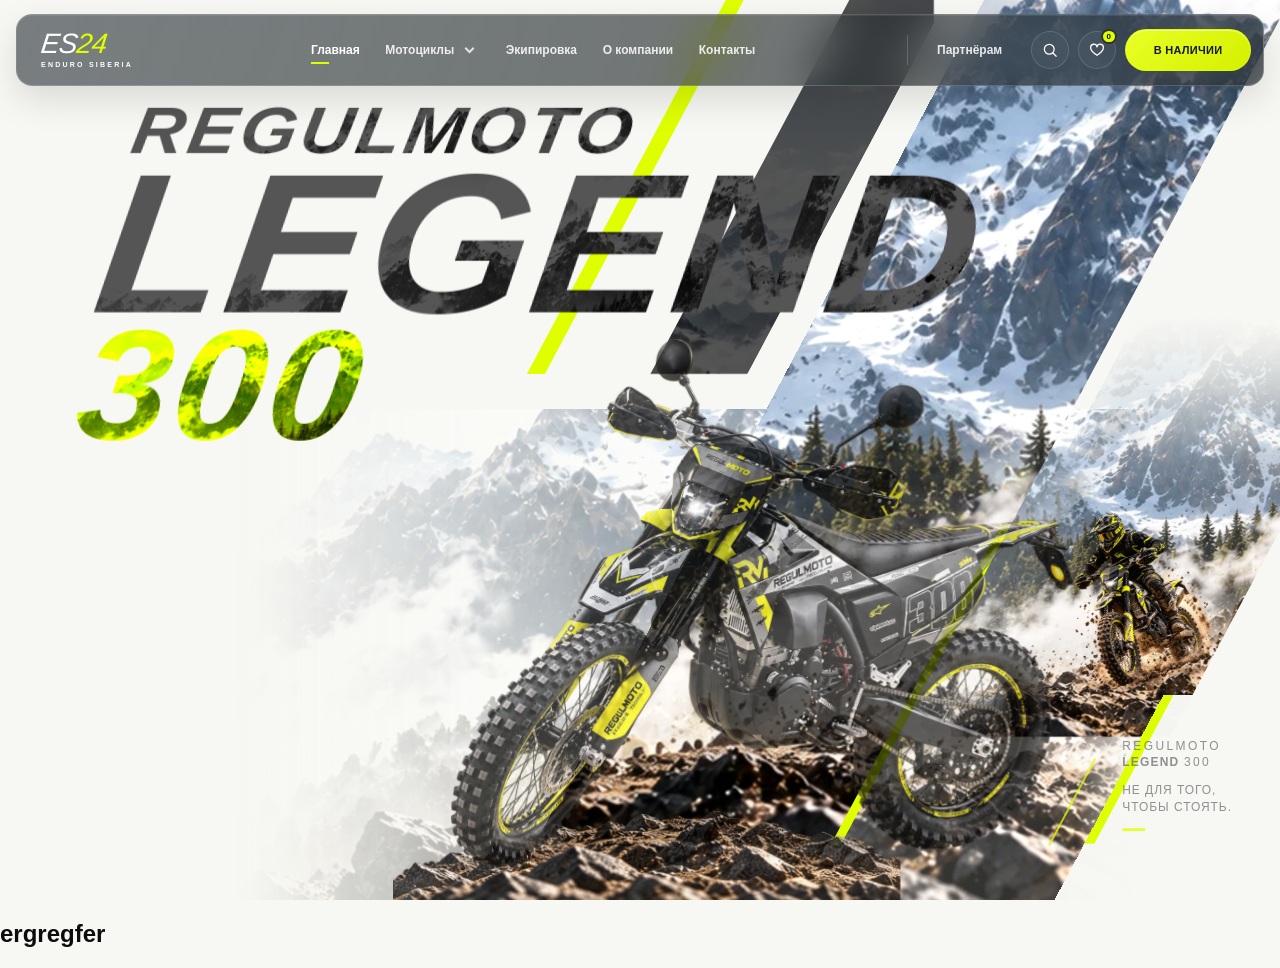
==== commit 86eda5d4: "хедер" ====
--- a/index.html
+++ b/index.html
@@ -4,12 +4,16 @@
     <meta charset="UTF-8" />
     <meta name="viewport" content="width=device-width, initial-scale=1.0" />
     <meta name="theme-color" content="#f7f7f3" />
+    <link rel="preload" href="site/components/header.html" as="fetch" crossorigin="anonymous" />
     <link rel="stylesheet" href="site/css/main.min.css?v=smoke-visible-1" />
+    <link rel="stylesheet" href="site/css/header.css?v=header-glass-1" />
     <link rel="stylesheet" href="site/css/hero-motion.css?v=hero-motion-1" />
     <title>Enduro Siberia 24 — Regulmoto Legend 300</title>
   </head>
 
   <body>
+    <div class="site-header-slot" data-component="header"></div>
+
     <main class="page">
       <section class="hero">
         <!-- прогрессия -->
@@ -158,15 +162,15 @@
 
             <div class="hero-obzor__gallery" aria-hidden="true">
               <span class="hero-obzor__image hero-obzor__image--front">
-                <img src="site/img/mot.png" alt="" />
+                <img src="site/img/mot.webp" alt="" />
               </span>
 
               <span class="hero-obzor__image hero-obzor__image--middle">
-                <img src="site/img/mot.png" alt="" />
+                <img src="site/img/mot.webp" alt="" />
               </span>
 
               <span class="hero-obzor__image hero-obzor__image--rear">
-                <img src="site/img/mot.png" alt="" />
+                <img src="site/img/mot.webp" alt="" />
               </span>
             </div>
 
@@ -193,14 +197,14 @@
         <div class="hero-rocks" aria-hidden="true">
           <img
             class="hero-rocks__image"
-            src="site/img/stonesIbike.png"
+            src="site/img/stonesIbike.webp"
             alt=""
           />
         </div>
 
         <!-- мотоцикл -->
         <div class="hero-bike" aria-hidden="true">
-          <img class="hero-bike__image" src="site/img/mot.png" alt="" />
+          <img class="hero-bike__image" src="site/img/mot.webp" alt="" />
         </div>
 
         <div class="hero-backdrop" aria-hidden="true">
@@ -216,7 +220,7 @@
             <div class="hero-backdrop__rider-panel">
               <img
                 class="hero-backdrop__rider-image"
-                src="site/img/rider.png"
+                src="site/img/rider.webp"
                 alt=""
               />
             </div>
--- a/site/css/main.min.css
+++ b/site/css/main.min.css
@@ -1 +1 @@
-*{box-sizing:border-box}html,body{margin:0;padding:0;min-width:320px}body{font-family:Arial,Helvetica,sans-serif;background:#f7f7f3;color:#0b0c0d}a{color:inherit;text-decoration:none}img{display:block;max-width:100%}button{font:inherit;color:inherit}.page{min-height:100vh;overflow:hidden}.hero{position:relative;height:100vh;min-height:820px;overflow:hidden;isolation:isolate;background:#f7f7f3}.hero-rail{position:absolute;top:160px;left:24px;z-index:5;display:flex;flex-direction:column;gap:42px;color:#8b8d8f}.hero-rail__pages{position:relative;display:flex;flex-direction:column;gap:28px;margin:0;padding:0 0 0 26px;list-style:none}.hero-rail__pages::before{content:"";position:absolute;top:4px;bottom:2px;left:7px;width:1px;background:#afb1b3}.hero-rail__page{position:relative;min-width:24px;font-size:11px;line-height:1;font-weight:500;letter-spacing:.04em}.hero-rail__page::before{content:"";position:absolute;top:50%;left:-19px;width:7px;height:1px;background:#afb1b3;transform:translateY(-50%)}.hero-rail__page--active{color:#0b0c0d;font-weight:800}.hero-rail__page--active::before{width:13px;background:#0b0c0d}.hero-rail__page--active::after{content:"";position:absolute;top:-7px;left:-21px;width:3px;height:20px;background:#dfff00}.hero-rail__labels{display:flex;flex-direction:column;gap:9px;font-size:11px;line-height:1;letter-spacing:.08em}.hero-manifest{position:absolute;top:160px;right:24px;z-index:5;padding-right:26px;color:#8b8d8f;text-align:right}.hero-manifest::before{content:"";position:absolute;top:0;right:7px;width:1px;height:58px;background:#afb1b3}.hero-manifest::after{content:"";position:absolute;right:26px;bottom:-18px;width:18px;height:3px;background:#dfff00}.hero-manifest__text{display:flex;flex-direction:column;align-items:flex-end;gap:7px;font-size:11px;line-height:1;font-weight:500;letter-spacing:.18em;white-space:nowrap}.hero-content{position:relative;z-index:5;width:min(1010px,61vw);margin-left:clamp(56px,6.15vw,199px);padding-top:50px;display:flex;flex-direction:column;align-items:flex-start;gap:18px}.hero-content__title{margin:0;display:flex;flex-direction:column;align-items:flex-start;gap:8px;width:100%;font-weight:900}.hero-content__actions{display:flex;align-items:center;gap:12px;padding-left:1px}.hero-brand{display:block;width:fit-content;padding-left:20px;padding-right:20px;margin-left:32px;font-family:Impact,Haettenschweiler,"Arial Narrow Bold",sans-serif;font-size:clamp(66px,5.05vw,85px);line-height:.86;letter-spacing:.05em;font-style:italic;white-space:nowrap;color:rgba(0,0,0,0);-webkit-text-fill-color:rgba(0,0,0,0);background-image:url("../img/hero-back.png");background-size:1080px auto;background-position:46% 43%;background-repeat:no-repeat;background-clip:text;-webkit-background-clip:text;filter:grayscale(1) contrast(1.45) brightness(0.33);transform:skewX(-10deg) scaleX(1.1);transform-origin:left center}.hero-model{display:flex;flex-direction:column;align-items:flex-start;gap:8px;width:fit-content;padding-left:30px;padding-right:30px;margin-left:-30px;font-family:Impact,Haettenschweiler,"Arial Narrow Bold",sans-serif;font-size:clamp(190px,15.45vw,264px);line-height:.78;letter-spacing:2px;font-style:italic;transform:skewX(-8deg) scaleX(1.055);transform-origin:left center}.hero-model__name,.hero-model__detail{display:block;width:fit-content;padding:0 40px;margin-left:-30px;color:rgba(0,0,0,0);-webkit-text-fill-color:rgba(0,0,0,0);background-clip:text;-webkit-background-clip:text;background-repeat:no-repeat}.hero-model__name{background-image:url("../img/hero-back.png");background-size:1080px auto;background-position:46% 43%;filter:grayscale(1) contrast(1.45) brightness(0.33)}.hero-model__detail{font-size:.79em;line-height:.72;letter-spacing:3px;background-image:linear-gradient(rgba(223, 255, 0, 0.88), rgba(223, 255, 0, 0.88)),url("../img/hero-back.png");background-size:auto,900px auto;background-position:center,40% 52%;background-blend-mode:multiply;filter:saturate(1.3) contrast(1.22) brightness(1.07)}.hero-slogan{position:relative;width:330px;margin:0;padding:0 0 17px 1px;font-family:"Arial Narrow",Arial,Helvetica,sans-serif;font-size:clamp(20px,1.43vw,24px);line-height:1.13;letter-spacing:.075em;font-weight:900;font-style:italic}.hero-slogan::after{content:"";position:absolute;left:1px;bottom:0;width:46px;height:4px;background:#dfff00;transform:skewX(-18deg)}.primary,.podobrat{position:relative;height:54px;padding:0;border:0;background:rgba(0,0,0,0);cursor:pointer;font-size:13px;font-weight:900;font-style:normal;letter-spacing:.005em}.primary{width:280px;display:flex;align-items:center;justify-content:center;gap:20px;background:#dfff00;clip-path:polygon(5% 0, 100% 0, 95% 100%, 0 100%)}.primary svg{width:20px;height:16px;fill:#0b0c0d;flex:0 0 auto}.podobrat{width:252px;border:1px solid #0b0c0d;background:rgba(247,247,243,.84);transform:skewX(-9deg)}.podobrat span{display:inline-block;transform:skewX(9deg)}.hero-adventages{width:590px;margin:0;display:grid;grid-template-columns:repeat(4, 1fr)}.hero-adventages__block{position:relative;min-height:92px;padding-right:18px;display:flex;flex-direction:column;align-items:flex-start;gap:7px}.hero-adventages__block+.hero-adventages__block{padding-left:24px}.hero-adventages__block+.hero-adventages__block::before{content:"";position:absolute;left:0;top:3px;bottom:1px;width:1px;background:rgba(11,12,13,.24)}.hero-adventages__icon{width:31px;height:31px;margin:0;fill:none;stroke:#0b0c0d;stroke-width:2.1;stroke-linecap:square;stroke-linejoin:miter}.hero-adventages__block-text{margin:0;display:flex;flex-direction:column;align-items:flex-start;gap:5px}.hero-adventages__block-text strong{font-family:Impact,Haettenschweiler,"Arial Narrow Bold",sans-serif;font-size:27px;line-height:.94;font-weight:200;letter-spacing:.005em}.hero-adventages__block-text strong small{font-family:Arial,Helvetica,sans-serif;font-size:12px;font-weight:700;text-transform:lowercase}.hero-adventages__block-text>span{color:#3f4245;font-size:9px;line-height:1.12;font-weight:700;letter-spacing:.055em}.hero-obzor{width:590px;margin:0;display:flex;align-items:center;gap:15px}.hero-obzor__button{flex:0 0 auto;display:flex;align-items:center;gap:11px}.hero-obzor__icon{width:42px;height:42px;display:grid;place-items:center;border:1px solid #0b0c0d;border-radius:50%;transition:background-color .25s ease,color .25s ease}.hero-obzor__icon svg{width:11px;height:13px;margin-left:2px;fill:currentColor}.hero-obzor__button:hover .hero-obzor__icon{color:#fff;background:#0b0c0d}.hero-obzor__button-text{display:flex;flex-direction:column;gap:2px;font-size:10px;line-height:1.08;font-weight:800;letter-spacing:.08em}.hero-obzor__gallery{flex:0 0 auto;display:flex;align-items:center;gap:3px}.hero-obzor__image{position:relative;width:66px;height:51px;overflow:hidden;background:#d7d7d2;clip-path:polygon(17% 0, 100% 0, 83% 100%, 0 100%)}.hero-obzor__image img{position:absolute;max-width:none;width:215px;height:auto}.hero-obzor__image--front img{left:-48px;top:-68px}.hero-obzor__image--middle img{left:-76px;top:-52px}.hero-obzor__image--rear img{left:-120px;top:-48px}.hero-obzor__caption{flex:0 0 auto;margin:0;display:flex;flex-direction:column;gap:3px;color:#66696c;font-size:9px;line-height:1.15;letter-spacing:.075em;white-space:nowrap}.hero-bike{position:absolute;left:32.8%;bottom:4%;z-index:6;width:50.5%;pointer-events:none}.hero-bike__image{display:block;width:100%;max-width:none;height:auto}.hero-bike-smoke{position:absolute;left:27%;bottom:0;z-index:4;width:62%;height:68%;pointer-events:none;overflow:visible}.hero-bike-smoke::before,.hero-bike-smoke::after{content:"";position:absolute;inset:0;pointer-events:none;will-change:transform,opacity}.hero-bike-smoke::before{left:8%;right:10%;bottom:8%;top:30%;background:radial-gradient(ellipse at 24% 70%, rgba(223, 255, 0, 0.12) 0%, rgba(223, 255, 0, 0.07) 24%, rgba(223, 255, 0, 0.03) 46%, rgba(223, 255, 0, 0) 74%),radial-gradient(ellipse at 56% 74%, rgba(223, 255, 0, 0.15) 0%, rgba(223, 255, 0, 0.08) 26%, rgba(223, 255, 0, 0.03) 48%, rgba(223, 255, 0, 0) 76%),radial-gradient(ellipse at 82% 62%, rgba(223, 255, 0, 0.11) 0%, rgba(223, 255, 0, 0.06) 24%, rgba(223, 255, 0, 0.03) 44%, rgba(223, 255, 0, 0) 72%);filter:blur(42px);opacity:.32}.hero-bike-smoke::after{left:12%;right:10%;bottom:10%;top:36%;background:radial-gradient(ellipse at 18% 66%, rgba(223, 255, 0, 0.15) 0%, rgba(223, 255, 0, 0.09) 24%, rgba(223, 255, 0, 0.04) 42%, rgba(223, 255, 0, 0) 68%),radial-gradient(ellipse at 48% 72%, rgba(223, 255, 0, 0.16) 0%, rgba(223, 255, 0, 0.1) 24%, rgba(223, 255, 0, 0.04) 46%, rgba(223, 255, 0, 0) 70%),radial-gradient(ellipse at 76% 64%, rgba(223, 255, 0, 0.14) 0%, rgba(223, 255, 0, 0.08) 22%, rgba(223, 255, 0, 0.04) 42%, rgba(223, 255, 0, 0) 68%);filter:blur(30px);opacity:.28}.hero-bike-smoke__puff{position:absolute;z-index:2;border-radius:50%;background:radial-gradient(ellipse at 34% 58%, rgba(223, 255, 0, 0.26) 0%, rgba(223, 255, 0, 0.16) 22%, rgba(223, 255, 0, 0.09) 42%, rgba(223, 255, 0, 0.035) 64%, rgba(223, 255, 0, 0) 86%),radial-gradient(ellipse at 72% 34%, rgba(223, 255, 0, 0.16) 0%, rgba(223, 255, 0, 0.075) 26%, rgba(223, 255, 0, 0) 68%),radial-gradient(ellipse at 60% 78%, rgba(223, 255, 0, 0.11) 0%, rgba(223, 255, 0, 0.05) 22%, rgba(223, 255, 0, 0) 60%);filter:blur(16px);opacity:.16;will-change:transform,opacity,border-radius}.hero-bike-smoke__puff::before,.hero-bike-smoke__puff::after{content:"";position:absolute;border-radius:50%;background:inherit;pointer-events:none}.hero-bike-smoke__puff::before{inset:10% 18% 20% 8%;opacity:.58;filter:blur(11px);transform:translate(-8%, -6%) scale(0.9)}.hero-bike-smoke__puff::after{inset:20% 6% 10% 24%;opacity:.46;filter:blur(13px);transform:translate(10%, 7%) scale(0.86)}.hero-bike-smoke__puff--1{left:2%;bottom:23%;width:150px;height:100px}.hero-bike-smoke__puff--2{left:9%;bottom:14%;width:185px;height:122px}.hero-bike-smoke__puff--3{left:31%;bottom:7%;width:205px;height:136px}.hero-bike-smoke__puff--4{left:42%;bottom:5%;width:220px;height:144px}.hero-bike-smoke__puff--5{right:18%;bottom:14%;width:220px;height:145px}.hero-bike-smoke__puff--6{right:9%;bottom:24%;width:185px;height:122px}.hero-bike-smoke__puff--7{right:2%;bottom:10%;width:155px;height:102px}.hero-bike-smoke__puff--8{right:12%;bottom:33%;width:138px;height:90px;opacity:.06}.hero-bike-smoke__puff--1,.hero-bike-smoke__puff--3,.hero-bike-smoke__puff--6{z-index:1;filter:blur(22px);opacity:.12}.hero-bike-smoke__puff--2,.hero-bike-smoke__puff--4,.hero-bike-smoke__puff--5{z-index:2;filter:blur(17px);opacity:.16}.hero-bike-smoke__puff--7,.hero-bike-smoke__puff--8{z-index:3;filter:blur(12px);opacity:.12}.hero-rocks{position:absolute;left:30.8%;bottom:0%;z-index:3;width:39.5%;pointer-events:none;overflow:hidden}.hero-rocks__image{display:block;width:100%;max-width:none;height:auto}.hero-backdrop{position:absolute;inset:0;z-index:1;overflow:hidden;pointer-events:none}.hero-backdrop__mountains{position:absolute;left:18.5%;right:10.5%;bottom:-1.5%;height:56%;overflow:hidden;mask-image:linear-gradient(to right, transparent 0%, #000 10%, #000 92%, transparent 100%);-webkit-mask-image:linear-gradient(to right, transparent 0%, #000 10%, #000 92%, transparent 100%)}.hero-backdrop__mountains::before{content:"";position:absolute;left:0;right:0;top:-350px;bottom:-120px;background:url("../img/hero-back.png") center center/cover no-repeat;transform:translateY(-50px);opacity:.82;filter:saturate(0.78) contrast(1.04) brightness(1.08)}.hero-backdrop__mountains::after{content:"";position:absolute;inset:0;z-index:1;background:linear-gradient(90deg, rgba(247, 247, 243, 0.96) 0%, rgba(247, 247, 243, 0.76) 18%, rgba(247, 247, 243, 0.28) 46%, rgba(247, 247, 243, 0.04) 77%, rgba(247, 247, 243, 0) 100%)}.hero-backdrop__right{position:absolute;inset:0 0 0 auto;width:42%;height:100%}.hero-backdrop__slash,.hero-backdrop__mountain-panel,.hero-backdrop__rider-panel,.hero-backdrop__lower-cut{transform:skewX(-28deg);transform-origin:center}.hero-backdrop__slash{position:absolute;overflow:hidden}.hero-backdrop__slash::before{content:"";position:absolute;inset:-18% -150%;transform:skewX(28deg);transform-origin:center;background-repeat:no-repeat}.hero-backdrop__slash--black{top:0%;right:80.5%;z-index:1;width:18%;height:41.5%;transform:skewX(-28deg)}.hero-backdrop__slash--black::before{content:"";position:absolute;inset:auto;right:-70%;bottom:-10%;width:400%;height:140%;background-image:linear-gradient(rgba(4, 5, 6, 0.66), rgba(4, 5, 6, 0.66)),url("../img/hero-back.png");background-size:100% 100%,auto 180%;background-position:center,10% 50%;background-repeat:no-repeat;background-blend-mode:multiply;transform:skewX(28deg);transform-origin:center;filter:contrast(1.12) saturate(0.78)}.hero-backdrop__slash--acid{top:-4.5%;right:95.8%;z-index:4;width:3.3%;height:46%;background:#dfff00;transform:skewX(-28deg);transform-origin:center}.hero-backdrop__slash--acid::before{content:none}.hero-backdrop__slash--white{position:absolute;right:21.5%;bottom:0;z-index:2;width:18%;height:49%;overflow:hidden;transform:skewX(-28deg);background:none}.hero-backdrop__slash--white::before{background:linear-gradient(rgba(247, 247, 243, 0.65), rgba(247, 247, 243, 0.65)),url("../img/hero-back.png") 84% 13%/910px auto no-repeat;background-blend-mode:screen;filter:saturate(0.92) contrast(1.06)}.hero-backdrop__mountain-panel{position:absolute;top:0%;right:40%;z-index:3;width:57%;height:94%;overflow:hidden;background:none;transform:skewX(-28deg)}.hero-backdrop__mountain-panel::before{content:"";position:absolute;inset:-12% -64%;background:url("../img/hero-back.png") 72% 16%/cover no-repeat;transform:skewX(28deg) scale(1.08);transform-origin:center;filter:saturate(0.92) contrast(1.06)}.hero-backdrop__mountain-panel::after{content:"";position:absolute;right:0;bottom:0;z-index:2;width:10px;height:38%;background:#dfff00}.hero-backdrop__rider-panel{position:absolute;top:35.1%;right:-0.5%;z-index:5;width:47.5%;height:46.8%;overflow:hidden;background:none;transform:skewX(-28deg)}.hero-backdrop__rider-panel::before{content:"";position:absolute;inset:-12% -24%;background:url("../img/hero-back.png") 78% 73%/cover no-repeat;transform:skewX(28deg) scale(1.08);transform-origin:center}.hero-backdrop__rider-panel{mask-image:linear-gradient(180deg, transparent 0%, rgba(0, 0, 0, 0.08) 8%, rgba(0, 0, 0, 0.22) 16%, rgba(0, 0, 0, 0.48) 26%, rgba(0, 0, 0, 0.75) 36%, #000 48%),linear-gradient(82deg, transparent 0%, rgba(0, 0, 0, 0.14) 7%, rgba(0, 0, 0, 0.38) 14%, rgba(0, 0, 0, 0.7) 21%, #000 30%);mask-composite:intersect;-webkit-mask-image:linear-gradient(180deg, transparent 0%, rgba(0, 0, 0, 0.08) 8%, rgba(0, 0, 0, 0.22) 16%, rgba(0, 0, 0, 0.48) 26%, rgba(0, 0, 0, 0.75) 36%, #000 48%),linear-gradient(82deg, transparent 0%, rgba(0, 0, 0, 0.14) 7%, rgba(0, 0, 0, 0.38) 14%, rgba(0, 0, 0, 0.7) 21%, #000 30%);-webkit-mask-composite:source-in}.hero-backdrop__rider-panel img{position:absolute;right:12%;bottom:11%;z-index:1;width:55%;max-width:none;height:auto;transform:skewX(28deg);transform-origin:center;filter:contrast(1.04) saturate(0.96)}.hero-backdrop__lower-cut{position:absolute;right:-9%;bottom:-2.1%;z-index:6;width:42%;height:25%;transform:skewX(-28deg);background:#f7f7f3}.hero-backdrop__lower-cut::after{content:"";position:absolute;left:0;bottom:34%;z-index:2;width:10px;height:66%;background:#dfff00}.hero-backdrop__lower-info{position:absolute;right:2.8%;bottom:7.5%;z-index:7;width:150px;color:#0b0c0d}.hero-backdrop__lower-info::before{content:"";position:absolute;left:-74px;top:7px;width:2px;height:98px;background:#dfff00;transform:rotate(28deg);transform-origin:bottom center}.hero-backdrop__lower-model{margin:0;display:flex;flex-direction:column;gap:4px}.hero-backdrop__lower-model span{color:#696c6e;font-size:12px;line-height:1;font-weight:500;letter-spacing:.2em}.hero-backdrop__lower-model strong{font-size:12px;line-height:1;font-weight:800;letter-spacing:.1em}.hero-backdrop__lower-copy{position:relative;margin:14px 0 0;padding-bottom:19px;color:#696c6e;font-size:12px;line-height:1.45;font-weight:500;letter-spacing:.08em}.hero-backdrop__lower-copy::after{content:"";position:absolute;left:0;bottom:5px;width:23px;height:3px;background:#dfff00}.primary,.podobrat{transition:transform .35s cubic-bezier(0.22, 1, 0.36, 1),background-color .35s ease,color .35s ease,border-color .35s ease,box-shadow .35s ease}.primary svg{transition:transform .35s cubic-bezier(0.22, 1, 0.36, 1)}.primary:hover{transform:translateY(-2px);box-shadow:0 12px 28px rgba(223,255,0,.2)}.primary:hover svg{transform:translateX(5px)}.primary:active{transform:translateY(0) scale(0.985)}.primary:focus-visible,.podobrat:focus-visible,.hero-obzor__button:focus-visible{outline:2px solid #0b0c0d;outline-offset:4px}.podobrat:hover{transform:translateY(-2px) skewX(-9deg);color:#f7f7f3;background:#0b0c0d;box-shadow:0 12px 26px rgba(11,12,13,.12)}.podobrat:active{transform:translateY(0) skewX(-9deg) scale(0.985)}.hero-obzor__button{transition:transform .3s cubic-bezier(0.22, 1, 0.36, 1)}.hero-obzor__button:hover{transform:translateY(-1px)}.hero-obzor__button:active{transform:translateY(0) scale(0.985)}.hero.hero--animating .hero-bike,.hero.hero--animating .hero-rocks,.hero.hero--animating .hero-backdrop__mountains,.hero.hero--animating .hero-backdrop__slash,.hero.hero--animating .hero-backdrop__mountain-panel,.hero.hero--animating .hero-backdrop__rider-panel,.hero.hero--animating .hero-backdrop__lower-cut{will-change:transform,opacity}.hero.hero--animating .hero-slogan::after{transform:skewX(-18deg) scaleX(0);transform-origin:left center;transition:transform .58s cubic-bezier(0.22, 1, 0.36, 1)}.hero.hero--animating .hero-rail__pages::before{transform:scaleY(0);transform-origin:top center;transition:transform .62s cubic-bezier(0.22, 1, 0.36, 1)}.hero.hero--animating .hero-rail__page::before{transform:translateY(-50%) scaleX(0);transform-origin:left center;transition:transform .4s cubic-bezier(0.22, 1, 0.36, 1)}.hero.hero--animating .hero-rail__page--active::after{transform:scaleY(0);transform-origin:top center;transition:transform .4s cubic-bezier(0.22, 1, 0.36, 1)}.hero.hero--animating .hero-manifest::before{transform:scaleY(0);transform-origin:top center;transition:transform .58s cubic-bezier(0.22, 1, 0.36, 1)}.hero.hero--animating .hero-manifest::after{transform:scaleX(0);transform-origin:right center;transition:transform .46s cubic-bezier(0.22, 1, 0.36, 1)}.hero.hero--animating .hero-backdrop__mountain-panel::after,.hero.hero--animating .hero-backdrop__lower-cut::after{transform:scaleY(0);transform-origin:bottom center;transition:transform .62s cubic-bezier(0.22, 1, 0.36, 1)}.hero.hero--animating .hero-backdrop__lower-info::before{transform:rotate(28deg) scaleY(0);transform-origin:bottom center;transition:transform .62s cubic-bezier(0.22, 1, 0.36, 1)}.hero.hero--animating .hero-backdrop__lower-copy::after{transform:scaleX(0);transform-origin:left center;transition:transform .48s cubic-bezier(0.22, 1, 0.36, 1)}.hero.hero--animating.hero--content-line-visible .hero-slogan::after{transform:skewX(-18deg) scaleX(1)}.hero.hero--animating.hero--rail-line-visible .hero-rail__pages::before{transform:scaleY(1)}.hero.hero--animating.hero--rail-line-visible .hero-rail__page::before{transform:translateY(-50%) scaleX(1)}.hero.hero--animating.hero--rail-line-visible .hero-rail__page--active::after{transform:scaleY(1)}.hero.hero--animating.hero--manifest-line-visible .hero-manifest::before{transform:scaleY(1)}.hero.hero--animating.hero--manifest-line-visible .hero-manifest::after{transform:scaleX(1)}.hero.hero--animating.hero--panel-line-visible .hero-backdrop__mountain-panel::after,.hero.hero--animating.hero--panel-line-visible .hero-backdrop__lower-cut::after{transform:scaleY(1)}.hero.hero--animating.hero--lower-line-visible .hero-backdrop__lower-info::before{transform:rotate(28deg) scaleY(1)}.hero.hero--animating.hero--lower-line-visible .hero-backdrop__lower-copy::after{transform:scaleX(1)}@media(prefers-reduced-motion: reduce){.primary,.podobrat,.primary svg,.hero-obzor__button,.hero-slogan::after,.hero-rail__pages::before,.hero-rail__page::before,.hero-rail__page--active::after,.hero-manifest::before,.hero-manifest::after,.hero-backdrop__mountain-panel::after,.hero-backdrop__lower-cut::after,.hero-backdrop__lower-info::before,.hero-backdrop__lower-copy::after{transition:none}}+*{box-sizing:border-box}html,body{margin:0;padding:0;min-width:320px}body{font-family:Arial,Helvetica,sans-serif;background:#f7f7f3;color:#0b0c0d}a{color:inherit;text-decoration:none}img{display:block;max-width:100%}button{font:inherit;color:inherit}.page{min-height:100vh;overflow:hidden}.hero{position:relative;height:100vh;min-height:820px;overflow:hidden;isolation:isolate;background:#f7f7f3}.hero-rail{position:absolute;top:160px;left:24px;z-index:5;display:flex;flex-direction:column;gap:42px;color:#8b8d8f}.hero-rail__pages{position:relative;display:flex;flex-direction:column;gap:28px;margin:0;padding:0 0 0 26px;list-style:none}.hero-rail__pages::before{content:"";position:absolute;top:4px;bottom:2px;left:7px;width:1px;background:#afb1b3}.hero-rail__page{position:relative;min-width:24px;font-size:11px;line-height:1;font-weight:500;letter-spacing:.04em}.hero-rail__page::before{content:"";position:absolute;top:50%;left:-19px;width:7px;height:1px;background:#afb1b3;transform:translateY(-50%)}.hero-rail__page--active{color:#0b0c0d;font-weight:800}.hero-rail__page--active::before{width:13px;background:#0b0c0d}.hero-rail__page--active::after{content:"";position:absolute;top:-7px;left:-21px;width:3px;height:20px;background:#dfff00}.hero-rail__labels{display:flex;flex-direction:column;gap:9px;font-size:11px;line-height:1;letter-spacing:.08em}.hero-manifest{position:absolute;top:160px;right:24px;z-index:5;padding-right:26px;color:#8b8d8f;text-align:right}.hero-manifest::before{content:"";position:absolute;top:0;right:7px;width:1px;height:58px;background:#afb1b3}.hero-manifest::after{content:"";position:absolute;right:26px;bottom:-18px;width:18px;height:3px;background:#dfff00}.hero-manifest__text{display:flex;flex-direction:column;align-items:flex-end;gap:7px;font-size:11px;line-height:1;font-weight:500;letter-spacing:.18em;white-space:nowrap}.hero-content{position:relative;z-index:5;width:min(1010px,61vw);margin-left:clamp(56px,6.15vw,199px);padding-top:50px;display:flex;flex-direction:column;align-items:flex-start;gap:18px}.hero-content__title{margin:0;display:flex;flex-direction:column;align-items:flex-start;gap:8px;width:100%;font-weight:900}.hero-content__actions{display:flex;align-items:center;gap:12px;padding-left:1px}.hero-brand{display:block;width:fit-content;padding-left:20px;padding-right:20px;margin-left:32px;font-family:Impact,Haettenschweiler,"Arial Narrow Bold",sans-serif;font-size:clamp(66px,5.05vw,85px);line-height:.86;letter-spacing:.05em;font-style:italic;white-space:nowrap;color:rgba(0,0,0,0);-webkit-text-fill-color:rgba(0,0,0,0);background-image:url("../img/hero-back.webp");background-size:1080px auto;background-position:46% 43%;background-repeat:no-repeat;background-clip:text;-webkit-background-clip:text;filter:grayscale(1) contrast(1.45) brightness(0.33);transform:skewX(-10deg) scaleX(1.1);transform-origin:left center}.hero-model{display:flex;flex-direction:column;align-items:flex-start;gap:8px;width:fit-content;padding-left:30px;padding-right:30px;margin-left:-30px;font-family:Impact,Haettenschweiler,"Arial Narrow Bold",sans-serif;font-size:clamp(190px,15.45vw,264px);line-height:.78;letter-spacing:2px;font-style:italic;transform:skewX(-8deg) scaleX(1.055);transform-origin:left center}.hero-model__name,.hero-model__detail{display:block;width:fit-content;padding:0 40px;margin-left:-30px;color:rgba(0,0,0,0);-webkit-text-fill-color:rgba(0,0,0,0);background-clip:text;-webkit-background-clip:text;background-repeat:no-repeat}.hero-model__name{background-image:url("../img/hero-back.webp");background-size:1080px auto;background-position:46% 43%;filter:grayscale(1) contrast(1.45) brightness(0.33)}.hero-model__detail{font-size:.79em;line-height:.72;letter-spacing:3px;background-image:linear-gradient(rgba(223, 255, 0, 0.88), rgba(223, 255, 0, 0.88)),url("../img/hero-back.webp");background-size:auto,900px auto;background-position:center,40% 52%;background-blend-mode:multiply;filter:saturate(1.3) contrast(1.22) brightness(1.07)}.hero-slogan{position:relative;width:330px;margin:0;padding:0 0 17px 1px;font-family:"Arial Narrow",Arial,Helvetica,sans-serif;font-size:clamp(20px,1.43vw,24px);line-height:1.13;letter-spacing:.075em;font-weight:900;font-style:italic}.hero-slogan::after{content:"";position:absolute;left:1px;bottom:0;width:46px;height:4px;background:#dfff00;transform:skewX(-18deg)}.primary,.podobrat{position:relative;height:54px;padding:0;border:0;background:rgba(0,0,0,0);cursor:pointer;font-size:13px;font-weight:900;font-style:normal;letter-spacing:.005em}.primary{width:280px;display:flex;align-items:center;justify-content:center;gap:20px;background:#dfff00;clip-path:polygon(5% 0, 100% 0, 95% 100%, 0 100%)}.primary svg{width:20px;height:16px;fill:#0b0c0d;flex:0 0 auto}.podobrat{width:252px;border:1px solid #0b0c0d;background:rgba(247,247,243,.84);transform:skewX(-9deg)}.podobrat span{display:inline-block;transform:skewX(9deg)}.hero-adventages{width:590px;margin:0;display:grid;grid-template-columns:repeat(4, 1fr)}.hero-adventages__block{position:relative;min-height:92px;padding-right:18px;display:flex;flex-direction:column;align-items:flex-start;gap:7px}.hero-adventages__block+.hero-adventages__block{padding-left:24px}.hero-adventages__block+.hero-adventages__block::before{content:"";position:absolute;left:0;top:3px;bottom:1px;width:1px;background:rgba(11,12,13,.24)}.hero-adventages__icon{width:31px;height:31px;margin:0;fill:none;stroke:#0b0c0d;stroke-width:2.1;stroke-linecap:square;stroke-linejoin:miter}.hero-adventages__block-text{margin:0;display:flex;flex-direction:column;align-items:flex-start;gap:5px}.hero-adventages__block-text strong{font-family:Impact,Haettenschweiler,"Arial Narrow Bold",sans-serif;font-size:27px;line-height:.94;font-weight:200;letter-spacing:.005em}.hero-adventages__block-text strong small{font-family:Arial,Helvetica,sans-serif;font-size:12px;font-weight:700;text-transform:lowercase}.hero-adventages__block-text>span{color:#3f4245;font-size:9px;line-height:1.12;font-weight:700;letter-spacing:.055em}.hero-obzor{width:590px;margin:0;display:flex;align-items:center;gap:15px}.hero-obzor__button{flex:0 0 auto;display:flex;align-items:center;gap:11px}.hero-obzor__icon{width:42px;height:42px;display:grid;place-items:center;border:1px solid #0b0c0d;border-radius:50%;transition:background-color .25s ease,color .25s ease}.hero-obzor__icon svg{width:11px;height:13px;margin-left:2px;fill:currentColor}.hero-obzor__button:hover .hero-obzor__icon{color:#fff;background:#0b0c0d}.hero-obzor__button-text{display:flex;flex-direction:column;gap:2px;font-size:10px;line-height:1.08;font-weight:800;letter-spacing:.08em}.hero-obzor__gallery{flex:0 0 auto;display:flex;align-items:center;gap:3px}.hero-obzor__image{position:relative;width:66px;height:51px;overflow:hidden;background:#d7d7d2;clip-path:polygon(17% 0, 100% 0, 83% 100%, 0 100%)}.hero-obzor__image img{position:absolute;max-width:none;width:215px;height:auto}.hero-obzor__image--front img{left:-48px;top:-68px}.hero-obzor__image--middle img{left:-76px;top:-52px}.hero-obzor__image--rear img{left:-120px;top:-48px}.hero-obzor__caption{flex:0 0 auto;margin:0;display:flex;flex-direction:column;gap:3px;color:#66696c;font-size:9px;line-height:1.15;letter-spacing:.075em;white-space:nowrap}.hero-bike{position:absolute;left:32.8%;bottom:4%;z-index:6;width:50.5%;pointer-events:none}.hero-bike__image{display:block;width:100%;max-width:none;height:auto}.hero-bike-smoke{position:absolute;left:27%;bottom:0;z-index:4;width:62%;height:68%;pointer-events:none;overflow:visible}.hero-bike-smoke::before,.hero-bike-smoke::after{content:"";position:absolute;inset:0;pointer-events:none;will-change:transform,opacity}.hero-bike-smoke::before{left:8%;right:10%;bottom:8%;top:30%;background:radial-gradient(ellipse at 24% 70%, rgba(223, 255, 0, 0.12) 0%, rgba(223, 255, 0, 0.07) 24%, rgba(223, 255, 0, 0.03) 46%, rgba(223, 255, 0, 0) 74%),radial-gradient(ellipse at 56% 74%, rgba(223, 255, 0, 0.15) 0%, rgba(223, 255, 0, 0.08) 26%, rgba(223, 255, 0, 0.03) 48%, rgba(223, 255, 0, 0) 76%),radial-gradient(ellipse at 82% 62%, rgba(223, 255, 0, 0.11) 0%, rgba(223, 255, 0, 0.06) 24%, rgba(223, 255, 0, 0.03) 44%, rgba(223, 255, 0, 0) 72%);filter:blur(42px);opacity:.32}.hero-bike-smoke::after{left:12%;right:10%;bottom:10%;top:36%;background:radial-gradient(ellipse at 18% 66%, rgba(223, 255, 0, 0.15) 0%, rgba(223, 255, 0, 0.09) 24%, rgba(223, 255, 0, 0.04) 42%, rgba(223, 255, 0, 0) 68%),radial-gradient(ellipse at 48% 72%, rgba(223, 255, 0, 0.16) 0%, rgba(223, 255, 0, 0.1) 24%, rgba(223, 255, 0, 0.04) 46%, rgba(223, 255, 0, 0) 70%),radial-gradient(ellipse at 76% 64%, rgba(223, 255, 0, 0.14) 0%, rgba(223, 255, 0, 0.08) 22%, rgba(223, 255, 0, 0.04) 42%, rgba(223, 255, 0, 0) 68%);filter:blur(30px);opacity:.28}.hero-bike-smoke__puff{position:absolute;z-index:2;border-radius:50%;background:radial-gradient(ellipse at 34% 58%, rgba(223, 255, 0, 0.26) 0%, rgba(223, 255, 0, 0.16) 22%, rgba(223, 255, 0, 0.09) 42%, rgba(223, 255, 0, 0.035) 64%, rgba(223, 255, 0, 0) 86%),radial-gradient(ellipse at 72% 34%, rgba(223, 255, 0, 0.16) 0%, rgba(223, 255, 0, 0.075) 26%, rgba(223, 255, 0, 0) 68%),radial-gradient(ellipse at 60% 78%, rgba(223, 255, 0, 0.11) 0%, rgba(223, 255, 0, 0.05) 22%, rgba(223, 255, 0, 0) 60%);filter:blur(16px);opacity:.16;will-change:transform,opacity,border-radius}.hero-bike-smoke__puff::before,.hero-bike-smoke__puff::after{content:"";position:absolute;border-radius:50%;background:inherit;pointer-events:none}.hero-bike-smoke__puff::before{inset:10% 18% 20% 8%;opacity:.58;filter:blur(11px);transform:translate(-8%, -6%) scale(0.9)}.hero-bike-smoke__puff::after{inset:20% 6% 10% 24%;opacity:.46;filter:blur(13px);transform:translate(10%, 7%) scale(0.86)}.hero-bike-smoke__puff--1{left:2%;bottom:23%;width:150px;height:100px}.hero-bike-smoke__puff--2{left:9%;bottom:14%;width:185px;height:122px}.hero-bike-smoke__puff--3{left:31%;bottom:7%;width:205px;height:136px}.hero-bike-smoke__puff--4{left:42%;bottom:5%;width:220px;height:144px}.hero-bike-smoke__puff--5{right:18%;bottom:14%;width:220px;height:145px}.hero-bike-smoke__puff--6{right:9%;bottom:24%;width:185px;height:122px}.hero-bike-smoke__puff--7{right:2%;bottom:10%;width:155px;height:102px}.hero-bike-smoke__puff--8{right:12%;bottom:33%;width:138px;height:90px;opacity:.06}.hero-bike-smoke__puff--1,.hero-bike-smoke__puff--3,.hero-bike-smoke__puff--6{z-index:1;filter:blur(22px);opacity:.12}.hero-bike-smoke__puff--2,.hero-bike-smoke__puff--4,.hero-bike-smoke__puff--5{z-index:2;filter:blur(17px);opacity:.16}.hero-bike-smoke__puff--7,.hero-bike-smoke__puff--8{z-index:3;filter:blur(12px);opacity:.12}.hero-rocks{position:absolute;left:30.8%;bottom:0%;z-index:3;width:39.5%;pointer-events:none;overflow:hidden}.hero-rocks__image{display:block;width:100%;max-width:none;height:auto}.hero-backdrop{position:absolute;inset:0;z-index:1;overflow:hidden;pointer-events:none}.hero-backdrop__mountains{position:absolute;left:18.5%;right:10.5%;bottom:-1.5%;height:56%;overflow:hidden;mask-image:linear-gradient(to right, transparent 0%, #000 10%, #000 92%, transparent 100%);-webkit-mask-image:linear-gradient(to right, transparent 0%, #000 10%, #000 92%, transparent 100%)}.hero-backdrop__mountains::before{content:"";position:absolute;left:0;right:0;top:-350px;bottom:-120px;background:url("../img/hero-back.webp") center center/cover no-repeat;transform:translateY(-50px);opacity:.82;filter:saturate(0.78) contrast(1.04) brightness(1.08)}.hero-backdrop__mountains::after{content:"";position:absolute;inset:0;z-index:1;background:linear-gradient(90deg, rgba(247, 247, 243, 0.96) 0%, rgba(247, 247, 243, 0.76) 18%, rgba(247, 247, 243, 0.28) 46%, rgba(247, 247, 243, 0.04) 77%, rgba(247, 247, 243, 0) 100%)}.hero-backdrop__right{position:absolute;inset:0 0 0 auto;width:42%;height:100%}.hero-backdrop__slash,.hero-backdrop__mountain-panel,.hero-backdrop__rider-panel,.hero-backdrop__lower-cut{transform:skewX(-28deg);transform-origin:center}.hero-backdrop__slash{position:absolute;overflow:hidden}.hero-backdrop__slash::before{content:"";position:absolute;inset:-18% -150%;transform:skewX(28deg);transform-origin:center;background-repeat:no-repeat}.hero-backdrop__slash--black{top:0%;right:80.5%;z-index:1;width:18%;height:41.5%;transform:skewX(-28deg)}.hero-backdrop__slash--black::before{content:"";position:absolute;inset:auto;right:-70%;bottom:-10%;width:400%;height:140%;background-image:linear-gradient(rgba(4, 5, 6, 0.66), rgba(4, 5, 6, 0.66)),url("../img/hero-back.webp");background-size:100% 100%,auto 180%;background-position:center,10% 50%;background-repeat:no-repeat;background-blend-mode:multiply;transform:skewX(28deg);transform-origin:center;filter:contrast(1.12) saturate(0.78)}.hero-backdrop__slash--acid{top:-4.5%;right:95.8%;z-index:4;width:3.3%;height:46%;background:#dfff00;transform:skewX(-28deg);transform-origin:center}.hero-backdrop__slash--acid::before{content:none}.hero-backdrop__slash--white{position:absolute;right:21.5%;bottom:0;z-index:2;width:18%;height:49%;overflow:hidden;transform:skewX(-28deg);background:none}.hero-backdrop__slash--white::before{background:linear-gradient(rgba(247, 247, 243, 0.65), rgba(247, 247, 243, 0.65)),url("../img/hero-back.webp") 84% 13%/910px auto no-repeat;background-blend-mode:screen;filter:saturate(0.92) contrast(1.06)}.hero-backdrop__mountain-panel{position:absolute;top:0%;right:40%;z-index:3;width:57%;height:94%;overflow:hidden;background:none;transform:skewX(-28deg)}.hero-backdrop__mountain-panel::before{content:"";position:absolute;inset:-12% -64%;background:url("../img/hero-back.webp") 72% 16%/cover no-repeat;transform:skewX(28deg) scale(1.08);transform-origin:center;filter:saturate(0.92) contrast(1.06)}.hero-backdrop__mountain-panel::after{content:"";position:absolute;right:0;bottom:0;z-index:2;width:10px;height:38%;background:#dfff00}.hero-backdrop__rider-panel{position:absolute;top:35.1%;right:-0.5%;z-index:5;width:47.5%;height:46.8%;overflow:hidden;background:none;transform:skewX(-28deg)}.hero-backdrop__rider-panel::before{content:"";position:absolute;inset:-12% -24%;background:url("../img/hero-back.webp") 78% 73%/cover no-repeat;transform:skewX(28deg) scale(1.08);transform-origin:center}.hero-backdrop__rider-panel{mask-image:linear-gradient(180deg, transparent 0%, rgba(0, 0, 0, 0.08) 8%, rgba(0, 0, 0, 0.22) 16%, rgba(0, 0, 0, 0.48) 26%, rgba(0, 0, 0, 0.75) 36%, #000 48%),linear-gradient(82deg, transparent 0%, rgba(0, 0, 0, 0.14) 7%, rgba(0, 0, 0, 0.38) 14%, rgba(0, 0, 0, 0.7) 21%, #000 30%);mask-composite:intersect;-webkit-mask-image:linear-gradient(180deg, transparent 0%, rgba(0, 0, 0, 0.08) 8%, rgba(0, 0, 0, 0.22) 16%, rgba(0, 0, 0, 0.48) 26%, rgba(0, 0, 0, 0.75) 36%, #000 48%),linear-gradient(82deg, transparent 0%, rgba(0, 0, 0, 0.14) 7%, rgba(0, 0, 0, 0.38) 14%, rgba(0, 0, 0, 0.7) 21%, #000 30%);-webkit-mask-composite:source-in}.hero-backdrop__rider-panel img{position:absolute;right:12%;bottom:11%;z-index:1;width:55%;max-width:none;height:auto;transform:skewX(28deg);transform-origin:center;filter:contrast(1.04) saturate(0.96)}.hero-backdrop__lower-cut{position:absolute;right:-9%;bottom:-2.1%;z-index:6;width:42%;height:25%;transform:skewX(-28deg);background:#f7f7f3}.hero-backdrop__lower-cut::after{content:"";position:absolute;left:0;bottom:34%;z-index:2;width:10px;height:66%;background:#dfff00}.hero-backdrop__lower-info{position:absolute;right:2.8%;bottom:7.5%;z-index:7;width:150px;color:#0b0c0d}.hero-backdrop__lower-info::before{content:"";position:absolute;left:-74px;top:7px;width:2px;height:98px;background:#dfff00;transform:rotate(28deg);transform-origin:bottom center}.hero-backdrop__lower-model{margin:0;display:flex;flex-direction:column;gap:4px}.hero-backdrop__lower-model span{color:#696c6e;font-size:12px;line-height:1;font-weight:500;letter-spacing:.2em}.hero-backdrop__lower-model strong{font-size:12px;line-height:1;font-weight:800;letter-spacing:.1em}.hero-backdrop__lower-copy{position:relative;margin:14px 0 0;padding-bottom:19px;color:#696c6e;font-size:12px;line-height:1.45;font-weight:500;letter-spacing:.08em}.hero-backdrop__lower-copy::after{content:"";position:absolute;left:0;bottom:5px;width:23px;height:3px;background:#dfff00}.primary,.podobrat{transition:transform .35s cubic-bezier(0.22, 1, 0.36, 1),background-color .35s ease,color .35s ease,border-color .35s ease,box-shadow .35s ease}.primary svg{transition:transform .35s cubic-bezier(0.22, 1, 0.36, 1)}.primary:hover{transform:translateY(-2px);box-shadow:0 12px 28px rgba(223,255,0,.2)}.primary:hover svg{transform:translateX(5px)}.primary:active{transform:translateY(0) scale(0.985)}.primary:focus-visible,.podobrat:focus-visible,.hero-obzor__button:focus-visible{outline:2px solid #0b0c0d;outline-offset:4px}.podobrat:hover{transform:translateY(-2px) skewX(-9deg);color:#f7f7f3;background:#0b0c0d;box-shadow:0 12px 26px rgba(11,12,13,.12)}.podobrat:active{transform:translateY(0) skewX(-9deg) scale(0.985)}.hero-obzor__button{transition:transform .3s cubic-bezier(0.22, 1, 0.36, 1)}.hero-obzor__button:hover{transform:translateY(-1px)}.hero-obzor__button:active{transform:translateY(0) scale(0.985)}.hero.hero--animating .hero-bike,.hero.hero--animating .hero-rocks,.hero.hero--animating .hero-backdrop__mountains,.hero.hero--animating .hero-backdrop__slash,.hero.hero--animating .hero-backdrop__mountain-panel,.hero.hero--animating .hero-backdrop__rider-panel,.hero.hero--animating .hero-backdrop__lower-cut{will-change:transform,opacity}.hero.hero--animating .hero-slogan::after{transform:skewX(-18deg) scaleX(0);transform-origin:left center;transition:transform .58s cubic-bezier(0.22, 1, 0.36, 1)}.hero.hero--animating .hero-rail__pages::before{transform:scaleY(0);transform-origin:top center;transition:transform .62s cubic-bezier(0.22, 1, 0.36, 1)}.hero.hero--animating .hero-rail__page::before{transform:translateY(-50%) scaleX(0);transform-origin:left center;transition:transform .4s cubic-bezier(0.22, 1, 0.36, 1)}.hero.hero--animating .hero-rail__page--active::after{transform:scaleY(0);transform-origin:top center;transition:transform .4s cubic-bezier(0.22, 1, 0.36, 1)}.hero.hero--animating .hero-manifest::before{transform:scaleY(0);transform-origin:top center;transition:transform .58s cubic-bezier(0.22, 1, 0.36, 1)}.hero.hero--animating .hero-manifest::after{transform:scaleX(0);transform-origin:right center;transition:transform .46s cubic-bezier(0.22, 1, 0.36, 1)}.hero.hero--animating .hero-backdrop__mountain-panel::after,.hero.hero--animating .hero-backdrop__lower-cut::after{transform:scaleY(0);transform-origin:bottom center;transition:transform .62s cubic-bezier(0.22, 1, 0.36, 1)}.hero.hero--animating .hero-backdrop__lower-info::before{transform:rotate(28deg) scaleY(0);transform-origin:bottom center;transition:transform .62s cubic-bezier(0.22, 1, 0.36, 1)}.hero.hero--animating .hero-backdrop__lower-copy::after{transform:scaleX(0);transform-origin:left center;transition:transform .48s cubic-bezier(0.22, 1, 0.36, 1)}.hero.hero--animating.hero--content-line-visible .hero-slogan::after{transform:skewX(-18deg) scaleX(1)}.hero.hero--animating.hero--rail-line-visible .hero-rail__pages::before{transform:scaleY(1)}.hero.hero--animating.hero--rail-line-visible .hero-rail__page::before{transform:translateY(-50%) scaleX(1)}.hero.hero--animating.hero--rail-line-visible .hero-rail__page--active::after{transform:scaleY(1)}.hero.hero--animating.hero--manifest-line-visible .hero-manifest::before{transform:scaleY(1)}.hero.hero--animating.hero--manifest-line-visible .hero-manifest::after{transform:scaleX(1)}.hero.hero--animating.hero--panel-line-visible .hero-backdrop__mountain-panel::after,.hero.hero--animating.hero--panel-line-visible .hero-backdrop__lower-cut::after{transform:scaleY(1)}.hero.hero--animating.hero--lower-line-visible .hero-backdrop__lower-info::before{transform:rotate(28deg) scaleY(1)}.hero.hero--animating.hero--lower-line-visible .hero-backdrop__lower-copy::after{transform:scaleX(1)}@media(prefers-reduced-motion: reduce){.primary,.podobrat,.primary svg,.hero-obzor__button,.hero-slogan::after,.hero-rail__pages::before,.hero-rail__page::before,.hero-rail__page--active::after,.hero-manifest::before,.hero-manifest::after,.hero-backdrop__mountain-panel::after,.hero-backdrop__lower-cut::after,.hero-backdrop__lower-info::before,.hero-backdrop__lower-copy::after{transition:none}}
--- a/site/css/header.css
+++ b/site/css/header.css
@@ -0,0 +1,665 @@
+.site-header-slot {
+  position: relative;
+  z-index: 1000;
+}
+
+.site-header {
+  position: fixed;
+  top: 14px;
+  left: 50%;
+  z-index: 1000;
+  width: min(100% - 32px, 1720px);
+  opacity: 0;
+  transform: translate(-50%, -10px);
+  transition: transform 0.46s cubic-bezier(0.22, 1, 0.36, 1), opacity 0.34s ease;
+  pointer-events: none;
+}
+.site-header--ready {
+  opacity: 1;
+  transform: translate(-50%, 0);
+  pointer-events: auto;
+}
+.site-header--hidden {
+  opacity: 0;
+  transform: translate(-50%, calc(-100% - 26px));
+  pointer-events: none;
+}
+.site-header__bar, .site-header__search, .site-header__mobile-panel {
+  border: 1px solid rgba(255, 255, 255, 0.18);
+  background: linear-gradient(110deg, rgba(71, 79, 83, 0.72), rgba(27, 32, 34, 0.64));
+  box-shadow: inset 0 1px 0 rgba(255, 255, 255, 0.08), 0 14px 36px rgba(0, 0, 0, 0.12);
+  backdrop-filter: blur(22px) saturate(1.18);
+  -webkit-backdrop-filter: blur(22px) saturate(1.18);
+}
+.site-header__bar {
+  min-height: 68px;
+  padding: 8px 12px 8px 24px;
+  display: grid;
+  grid-template-columns: auto minmax(0, 1fr) auto auto auto;
+  align-items: center;
+  gap: clamp(18px, 2.25vw, 42px);
+  border-radius: 16px;
+  transition: min-height 0.36s cubic-bezier(0.22, 1, 0.36, 1), background-color 0.36s ease, box-shadow 0.36s ease;
+}
+.site-header--scrolled .site-header__bar {
+  min-height: 62px;
+  background: linear-gradient(110deg, rgba(60, 67, 71, 0.84), rgba(25, 29, 31, 0.82));
+  box-shadow: inset 0 1px 0 rgba(255, 255, 255, 0.1), 0 16px 42px rgba(0, 0, 0, 0.18);
+}
+.site-header__logo {
+  min-width: 118px;
+  display: inline-flex;
+  flex-direction: column;
+  align-items: flex-start;
+  color: #fff;
+  transition: transform 0.3s cubic-bezier(0.22, 1, 0.36, 1);
+}
+.site-header__logo:hover {
+  transform: translateY(-1px);
+}
+.site-header__logo-main {
+  display: flex;
+  align-items: baseline;
+  font-family: Impact, Haettenschweiler, "Arial Narrow Bold", sans-serif;
+  font-size: 28px;
+  line-height: 0.86;
+  font-style: italic;
+  letter-spacing: -0.025em;
+  transform: skewX(-7deg);
+}
+.site-header__logo-main strong {
+  color: #dfff00;
+  font-weight: inherit;
+}
+.site-header__logo-sub {
+  margin-top: 5px;
+  font-size: 7px;
+  line-height: 1;
+  font-weight: 700;
+  letter-spacing: 0.32em;
+}
+.site-header__nav {
+  min-width: 0;
+  display: flex;
+  align-items: center;
+  justify-content: center;
+  gap: clamp(17px, 2vw, 34px);
+}
+.site-header__nav-item {
+  position: relative;
+}
+.site-header__nav-catalog-trigger {
+  display: flex;
+  align-items: center;
+  gap: 4px;
+}
+.site-header__nav-link, .site-header__partner {
+  position: relative;
+  padding: 21px 0;
+  color: rgba(255, 255, 255, 0.88);
+  font-size: 12px;
+  line-height: 1;
+  font-weight: 600;
+  white-space: nowrap;
+  transition: color 0.28s ease;
+}
+.site-header__nav-link::after, .site-header__partner::after {
+  content: "";
+  position: absolute;
+  left: 0;
+  bottom: 13px;
+  width: 18px;
+  height: 2px;
+  background: #dfff00;
+  transform: scaleX(0);
+  transform-origin: left center;
+  transition: transform 0.3s cubic-bezier(0.22, 1, 0.36, 1);
+}
+.site-header__nav-link:hover, .site-header__nav-link:focus-visible, .site-header__nav-link.is-active, .site-header__nav-link[aria-current=page], .site-header__partner:hover, .site-header__partner:focus-visible, .site-header__partner.is-active, .site-header__partner[aria-current=page] {
+  color: #fff;
+}
+.site-header__nav-link:hover::after, .site-header__nav-link:focus-visible::after, .site-header__nav-link.is-active::after, .site-header__nav-link[aria-current=page]::after, .site-header__partner:hover::after, .site-header__partner:focus-visible::after, .site-header__partner.is-active::after, .site-header__partner[aria-current=page]::after {
+  transform: scaleX(1);
+}
+.site-header__catalog-toggle {
+  width: 22px;
+  height: 34px;
+  padding: 0;
+  display: grid;
+  place-items: center;
+  border: 0;
+  background: transparent;
+  cursor: pointer;
+}
+.site-header__catalog-toggle span {
+  width: 7px;
+  height: 7px;
+  border-right: 2px solid rgba(255, 255, 255, 0.8);
+  border-bottom: 2px solid rgba(255, 255, 255, 0.8);
+  transform: translateY(-2px) rotate(45deg);
+  transition: transform 0.28s cubic-bezier(0.22, 1, 0.36, 1);
+}
+.site-header__catalog {
+  position: absolute;
+  top: calc(100% - 4px);
+  left: -20px;
+  z-index: 4;
+  width: 306px;
+  padding: 8px;
+  border: 1px solid rgba(255, 255, 255, 0.18);
+  border-radius: 14px;
+  background: rgba(34, 40, 43, 0.88);
+  box-shadow: inset 0 1px 0 rgba(255, 255, 255, 0.08), 0 20px 50px rgba(0, 0, 0, 0.24);
+  backdrop-filter: blur(24px) saturate(1.16);
+  -webkit-backdrop-filter: blur(24px) saturate(1.16);
+  opacity: 0;
+  visibility: hidden;
+  transform: translateY(-8px) scale(0.985);
+  transform-origin: top left;
+  pointer-events: none;
+  transition: opacity 0.26s ease, visibility 0.26s ease, transform 0.32s cubic-bezier(0.22, 1, 0.36, 1);
+}
+.site-header__nav-item--catalog:hover .site-header__catalog, .site-header__nav-item--catalog:focus-within .site-header__catalog, .site-header__nav-item--catalog.is-open .site-header__catalog {
+  opacity: 1;
+  visibility: visible;
+  transform: translateY(0) scale(1);
+  pointer-events: auto;
+}
+.site-header__nav-item--catalog:hover .site-header__catalog-toggle span, .site-header__nav-item--catalog:focus-within .site-header__catalog-toggle span, .site-header__nav-item--catalog.is-open .site-header__catalog-toggle span {
+  transform: translateY(2px) rotate(225deg);
+}
+.site-header__catalog-card {
+  padding: 8px 10px;
+  display: grid;
+  grid-template-columns: 70px 1fr;
+  align-items: center;
+  gap: 12px;
+  border-radius: 10px;
+  transition: background-color 0.28s ease, transform 0.28s cubic-bezier(0.22, 1, 0.36, 1);
+}
+.site-header__catalog-card:hover, .site-header__catalog-card:focus-visible {
+  background: rgba(255, 255, 255, 0.08);
+  transform: translateX(2px);
+}
+.site-header__catalog-media {
+  height: 48px;
+  display: grid;
+  place-items: center;
+  overflow: hidden;
+  border-radius: 8px;
+  background: radial-gradient(circle at 50% 70%, rgba(223, 255, 0, 0.16), transparent 60%), rgba(255, 255, 255, 0.035);
+}
+.site-header__catalog-media img {
+  width: 82px;
+  max-width: none;
+  transform: translate(-2px, 0) rotate(-2deg);
+}
+.site-header__catalog-media--pit img {
+  width: 76px;
+  transform: translate(4px, 2px) rotate(2deg) scale(0.94);
+}
+.site-header__catalog-copy {
+  min-width: 0;
+  display: flex;
+  flex-direction: column;
+  gap: 4px;
+}
+.site-header__catalog-copy strong {
+  color: #fff;
+  font-size: 12px;
+  font-weight: 700;
+}
+.site-header__catalog-copy small {
+  color: rgba(255, 255, 255, 0.5);
+  font-size: 9px;
+  line-height: 1.25;
+}
+.site-header__catalog-all {
+  margin-top: 4px;
+  padding: 11px 12px;
+  display: block;
+  border-top: 1px solid rgba(255, 255, 255, 0.1);
+  color: rgba(255, 255, 255, 0.84);
+  font-size: 11px;
+  font-weight: 700;
+  transition: color 0.26s ease, padding-left 0.26s cubic-bezier(0.22, 1, 0.36, 1);
+}
+.site-header__catalog-all:hover, .site-header__catalog-all:focus-visible {
+  padding-left: 16px;
+  color: #dfff00;
+}
+.site-header__desktop-separator {
+  width: 1px;
+  height: 30px;
+  background: rgba(255, 255, 255, 0.18);
+}
+.site-header__partner {
+  padding-left: 0;
+  padding-right: 0;
+}
+.site-header__actions {
+  display: flex;
+  align-items: center;
+  gap: 9px;
+}
+.site-header__icon-button {
+  position: relative;
+  width: 38px;
+  height: 38px;
+  flex: 0 0 38px;
+  display: grid;
+  place-items: center;
+  border: 1px solid rgba(255, 255, 255, 0.14);
+  border-radius: 50%;
+  background: rgba(255, 255, 255, 0.035);
+  color: #fff;
+  cursor: pointer;
+  transition: transform 0.3s cubic-bezier(0.22, 1, 0.36, 1), border-color 0.3s ease, background-color 0.3s ease;
+}
+.site-header__icon-button svg {
+  width: 18px;
+  height: 18px;
+  fill: none;
+  stroke: currentColor;
+  stroke-width: 1.7;
+  stroke-linecap: round;
+  stroke-linejoin: round;
+}
+.site-header__icon-button:hover, .site-header__icon-button:focus-visible {
+  transform: translateY(-1px);
+  border-color: rgba(223, 255, 0, 0.65);
+  background: rgba(223, 255, 0, 0.08);
+}
+.site-header__icon-button:active {
+  transform: translateY(0) scale(0.96);
+}
+.site-header__favorites-count {
+  position: absolute;
+  top: -3px;
+  right: -2px;
+  min-width: 15px;
+  height: 15px;
+  padding: 0 4px;
+  display: grid;
+  place-items: center;
+  border: 2px solid rgba(38, 44, 47, 0.95);
+  border-radius: 999px;
+  background: #dfff00;
+  color: #0b0c0d;
+  font-size: 8px;
+  line-height: 1;
+  font-weight: 900;
+}
+.site-header__stock {
+  min-width: 126px;
+  height: 42px;
+  padding: 0 22px;
+  display: inline-flex;
+  align-items: center;
+  justify-content: center;
+  border: 1px solid rgba(223, 255, 0, 0.75);
+  border-radius: 999px;
+  background: linear-gradient(135deg, #e8ff25 0%, #d5f000 100%);
+  box-shadow: 0 0 0 rgba(223, 255, 0, 0), inset 0 1px 0 rgba(255, 255, 255, 0.48);
+  color: #171a1b;
+  font-size: 11px;
+  line-height: 1;
+  font-weight: 900;
+  letter-spacing: 0.025em;
+  text-transform: uppercase;
+  white-space: nowrap;
+  transition: transform 0.32s cubic-bezier(0.22, 1, 0.36, 1), box-shadow 0.32s ease, filter 0.32s ease;
+}
+.site-header__stock:hover, .site-header__stock:focus-visible {
+  transform: translateY(-2px);
+  filter: brightness(1.035);
+  box-shadow: 0 9px 26px rgba(223, 255, 0, 0.22), inset 0 1px 0 rgba(255, 255, 255, 0.5);
+}
+.site-header__stock:active {
+  transform: translateY(0) scale(0.985);
+}
+.site-header__search {
+  position: absolute;
+  top: calc(100% + 8px);
+  right: 0;
+  width: min(520px, 100%);
+  padding: 10px;
+  border-radius: 14px;
+  opacity: 0;
+  visibility: hidden;
+  transform: translateY(-8px) scale(0.985);
+  transform-origin: top right;
+  pointer-events: none;
+  transition: opacity 0.25s ease, visibility 0.25s ease, transform 0.3s cubic-bezier(0.22, 1, 0.36, 1);
+}
+.site-header--search-open .site-header__search {
+  opacity: 1;
+  visibility: visible;
+  transform: translateY(0) scale(1);
+  pointer-events: auto;
+}
+.site-header__search-form {
+  height: 46px;
+  padding: 0 12px;
+  display: grid;
+  grid-template-columns: 20px 1fr 34px;
+  align-items: center;
+  gap: 10px;
+  border-radius: 10px;
+  background: rgba(8, 10, 11, 0.34);
+}
+.site-header__search-form > svg {
+  width: 18px;
+  height: 18px;
+  fill: none;
+  stroke: rgba(255, 255, 255, 0.7);
+  stroke-width: 1.7;
+  stroke-linecap: round;
+}
+.site-header__search-form input {
+  width: 100%;
+  min-width: 0;
+  border: 0;
+  outline: 0;
+  background: transparent;
+  color: #fff;
+  font: inherit;
+  font-size: 12px;
+}
+.site-header__search-form input::placeholder {
+  color: rgba(255, 255, 255, 0.45);
+}
+.site-header__search-form button {
+  position: relative;
+  width: 34px;
+  height: 34px;
+  border: 0;
+  border-radius: 50%;
+  background: transparent;
+  cursor: pointer;
+}
+.site-header__search-form button span {
+  position: absolute;
+  top: 50%;
+  left: 50%;
+  width: 14px;
+  height: 1px;
+  background: rgba(255, 255, 255, 0.72);
+}
+.site-header__search-form button span:first-child {
+  transform: translate(-50%, -50%) rotate(45deg);
+}
+.site-header__search-form button span:last-child {
+  transform: translate(-50%, -50%) rotate(-45deg);
+}
+.site-header__mobile-leading, .site-header__burger, .site-header__mobile-panel {
+  display: none;
+}
+
+.hero-content {
+  padding-top: clamp(102px, 7vw, 118px);
+}
+
+@media (max-width: 1180px) {
+  .site-header__bar {
+    padding-left: 18px;
+    gap: 18px;
+  }
+  .site-header__nav {
+    gap: 18px;
+  }
+  .site-header__partner {
+    display: none;
+  }
+  .site-header__desktop-separator {
+    display: none;
+  }
+}
+@media (max-width: 900px) {
+  body.header-menu-open {
+    overflow: hidden;
+  }
+  .site-header {
+    top: 10px;
+    width: calc(100% - 20px);
+  }
+  .site-header__bar {
+    min-height: 58px;
+    padding: 7px 8px;
+    grid-template-columns: 38px auto 1fr auto;
+    gap: 8px;
+    border-radius: 14px;
+  }
+  .site-header--scrolled .site-header__bar {
+    min-height: 58px;
+  }
+  .site-header__mobile-leading, .site-header__burger {
+    display: block;
+  }
+  .site-header__mobile-leading {
+    width: 38px;
+  }
+  .site-header__burger {
+    position: relative;
+    width: 38px;
+    height: 38px;
+    padding: 0;
+    border: 1px solid rgba(255, 255, 255, 0.12);
+    border-radius: 11px;
+    background: rgba(255, 255, 255, 0.03);
+    cursor: pointer;
+  }
+  .site-header__burger span {
+    position: absolute;
+    left: 10px;
+    width: 16px;
+    height: 1.5px;
+    border-radius: 999px;
+    background: #fff;
+    transition: top 0.28s cubic-bezier(0.22, 1, 0.36, 1), transform 0.28s cubic-bezier(0.22, 1, 0.36, 1), opacity 0.2s ease;
+  }
+  .site-header__burger span:nth-child(1) {
+    top: 12px;
+  }
+  .site-header__burger span:nth-child(2) {
+    top: 18px;
+  }
+  .site-header__burger span:nth-child(3) {
+    top: 24px;
+  }
+  .site-header--menu-open .site-header__burger span:nth-child(1) {
+    top: 18px;
+    transform: rotate(45deg);
+  }
+  .site-header--menu-open .site-header__burger span:nth-child(2) {
+    opacity: 0;
+  }
+  .site-header--menu-open .site-header__burger span:nth-child(3) {
+    top: 18px;
+    transform: rotate(-45deg);
+  }
+  .site-header__logo {
+    min-width: 88px;
+  }
+  .site-header__logo-main {
+    font-size: 23px;
+  }
+  .site-header__logo-sub {
+    margin-top: 4px;
+    font-size: 5.5px;
+    letter-spacing: 0.27em;
+  }
+  .site-header__nav, .site-header__partner, .site-header__desktop-separator {
+    display: none;
+  }
+  .site-header__actions {
+    grid-column: 3/5;
+    justify-self: end;
+    gap: 6px;
+  }
+  .site-header__icon-button {
+    width: 36px;
+    height: 36px;
+    flex-basis: 36px;
+  }
+  .site-header__stock {
+    min-width: 94px;
+    height: 38px;
+    padding: 0 14px;
+    font-size: 9.5px;
+  }
+  .site-header__mobile-panel {
+    position: absolute;
+    top: calc(100% + 8px);
+    left: 0;
+    width: 100%;
+    max-height: calc(100vh - 92px);
+    padding: 10px;
+    display: block;
+    overflow-y: auto;
+    border-radius: 14px;
+    opacity: 0;
+    visibility: hidden;
+    transform: translateY(-8px) scale(0.99);
+    transform-origin: top center;
+    pointer-events: none;
+    transition: opacity 0.26s ease, visibility 0.26s ease, transform 0.32s cubic-bezier(0.22, 1, 0.36, 1);
+  }
+  .site-header--menu-open .site-header__mobile-panel {
+    opacity: 1;
+    visibility: visible;
+    transform: translateY(0) scale(1);
+    pointer-events: auto;
+  }
+  .site-header__mobile-nav {
+    display: flex;
+    flex-direction: column;
+  }
+  .site-header__mobile-nav > a,
+  .site-header__mobile-nav .site-header__mobile-catalog-head {
+    min-height: 48px;
+    padding: 0 12px;
+    display: flex;
+    align-items: center;
+    border-bottom: 1px solid rgba(255, 255, 255, 0.1);
+    color: rgba(255, 255, 255, 0.9);
+    font-size: 13px;
+    font-weight: 650;
+  }
+  .site-header__mobile-nav > a:last-child {
+    border-bottom: 0;
+  }
+  .site-header__mobile-nav a[aria-current=page] {
+    color: #dfff00;
+  }
+  .site-header__mobile-catalog-head {
+    justify-content: space-between;
+  }
+  .site-header__mobile-catalog-head > a {
+    flex: 1;
+  }
+  .site-header__mobile-catalog-head button {
+    width: 40px;
+    height: 40px;
+    display: grid;
+    place-items: center;
+    border: 0;
+    background: transparent;
+    cursor: pointer;
+  }
+  .site-header__mobile-catalog-head button span {
+    width: 8px;
+    height: 8px;
+    border-right: 2px solid rgba(255, 255, 255, 0.7);
+    border-bottom: 2px solid rgba(255, 255, 255, 0.7);
+    transform: translateY(-2px) rotate(45deg);
+    transition: transform 0.28s cubic-bezier(0.22, 1, 0.36, 1);
+  }
+  .site-header__mobile-catalog-head button[aria-expanded=true] span {
+    transform: translateY(2px) rotate(225deg);
+  }
+  .site-header__mobile-subnav {
+    display: grid;
+    grid-template-rows: 0fr;
+    transition: grid-template-rows 0.32s cubic-bezier(0.22, 1, 0.36, 1);
+  }
+  .site-header__mobile-subnav::before {
+    content: "";
+    min-height: 0;
+  }
+  .site-header__mobile-subnav a {
+    display: none;
+  }
+  .site-header__mobile-subnav.is-open {
+    grid-template-rows: 1fr;
+    padding: 6px 0 8px 16px;
+  }
+  .site-header__mobile-subnav.is-open::before {
+    display: none;
+  }
+  .site-header__mobile-subnav.is-open a {
+    min-height: 38px;
+    display: flex;
+    align-items: center;
+    color: rgba(255, 255, 255, 0.62);
+    font-size: 12px;
+  }
+  .site-header__mobile-subnav.is-open a:hover, .site-header__mobile-subnav.is-open a:focus-visible {
+    color: #dfff00;
+  }
+  .site-header__search {
+    top: calc(100% + 8px);
+    width: 100%;
+  }
+  .hero-content {
+    padding-top: 88px;
+  }
+}
+@media (max-width: 480px) {
+  .site-header__bar {
+    grid-template-columns: 36px minmax(74px, auto) 1fr auto;
+    gap: 5px;
+  }
+  .site-header__mobile-leading, .site-header__burger {
+    width: 36px;
+  }
+  .site-header__burger {
+    height: 36px;
+  }
+  .site-header__logo {
+    min-width: 76px;
+  }
+  .site-header__logo-main {
+    font-size: 21px;
+  }
+  .site-header__logo-sub {
+    font-size: 5px;
+  }
+  .site-header__actions {
+    gap: 5px;
+  }
+  .site-header__icon-button {
+    width: 32px;
+    height: 32px;
+    flex-basis: 32px;
+  }
+  .site-header__icon-button svg {
+    width: 16px;
+    height: 16px;
+  }
+  .site-header__stock {
+    min-width: 84px;
+    height: 34px;
+    padding: 0 11px;
+    font-size: 8.5px;
+  }
+}
+@media (prefers-reduced-motion: reduce) {
+  .site-header,
+  .site-header *,
+  .site-header *::before,
+  .site-header *::after {
+    scroll-behavior: auto;
+    transition-duration: 0.001ms;
+  }
+}
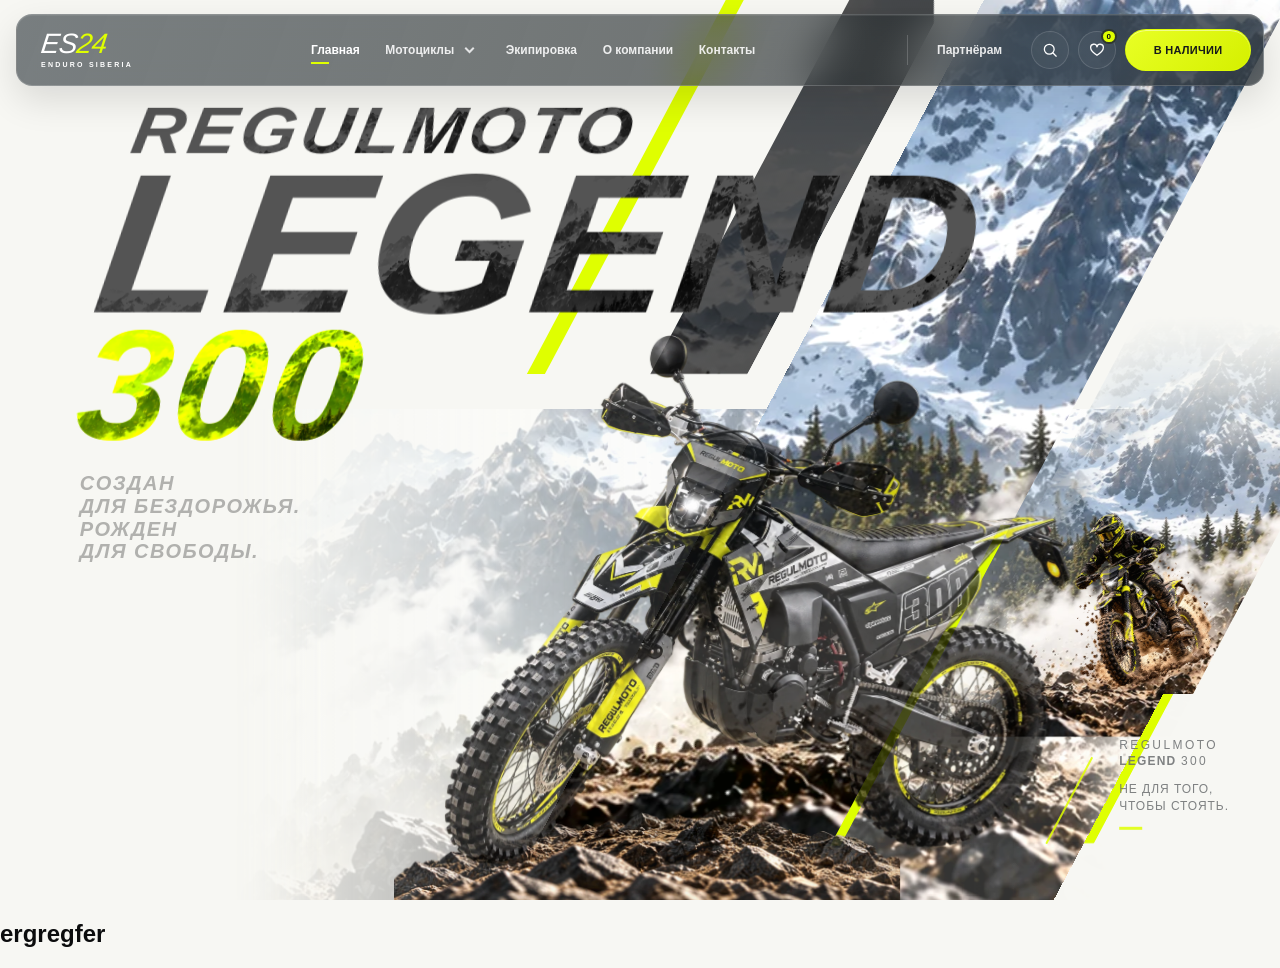
==== commit 4cb98ad2: "часть адаптива" ====
--- a/index.html
+++ b/index.html
@@ -8,6 +8,7 @@
     <link rel="stylesheet" href="site/css/main.min.css?v=smoke-visible-1" />
     <link rel="stylesheet" href="site/css/header.css?v=header-glass-1" />
     <link rel="stylesheet" href="site/css/hero-motion.css?v=hero-motion-1" />
+    <link rel="stylesheet" href="site/css/hero-mobile.css?v=hero-mobile-1" />
     <title>Enduro Siberia 24 — Regulmoto Legend 300</title>
   </head>
 
@@ -178,6 +179,32 @@
               РЕАЛЬНЫЕ УСЛОВИЯ
               <span>РЕАЛЬНЫЕ ЭМОЦИИ</span>
             </p>
+          </div>
+
+          <div class="hero-mobile-benefits" aria-label="Преимущества мотоцикла">
+            <div class="hero-mobile-benefits__item">
+              <svg viewBox="0 0 48 48" aria-hidden="true">
+                <path d="M5 34 15 23l7 7 10-13 11 17" />
+                <path d="M4 39h40" />
+              </svg>
+              <span>ДЛЯ ЛЮБЫХ<br />МАРШРУТОВ</span>
+            </div>
+
+            <div class="hero-mobile-benefits__item">
+              <svg viewBox="0 0 48 48" aria-hidden="true">
+                <path d="M24 6 38 12v10c0 10-6 16-14 20C16 38 10 32 10 22V12L24 6Z" />
+                <path d="m18 23 4 4 8-9" />
+              </svg>
+              <span>НАДЁЖНАЯ<br />КОНСТРУКЦИЯ</span>
+            </div>
+
+            <div class="hero-mobile-benefits__item">
+              <svg viewBox="0 0 48 48" aria-hidden="true">
+                <circle cx="24" cy="24" r="10" />
+                <path d="M24 5v7M24 36v7M5 24h7M36 24h7M10.5 10.5l5 5M32.5 32.5l5 5M37.5 10.5l-5 5M15.5 32.5l-5 5" />
+              </svg>
+              <span>ПРОВЕРЕН<br />В РЕАЛЬНЫХ УСЛОВИЯХ</span>
+            </div>
           </div>
         </div>
 
--- a/site/css/main.min.css
+++ b/site/css/main.min.css
@@ -1 +1 @@
-*{box-sizing:border-box}html,body{margin:0;padding:0;min-width:320px}body{font-family:Arial,Helvetica,sans-serif;background:#f7f7f3;color:#0b0c0d}a{color:inherit;text-decoration:none}img{display:block;max-width:100%}button{font:inherit;color:inherit}.page{min-height:100vh;overflow:hidden}.hero{position:relative;height:100vh;min-height:820px;overflow:hidden;isolation:isolate;background:#f7f7f3}.hero-rail{position:absolute;top:160px;left:24px;z-index:5;display:flex;flex-direction:column;gap:42px;color:#8b8d8f}.hero-rail__pages{position:relative;display:flex;flex-direction:column;gap:28px;margin:0;padding:0 0 0 26px;list-style:none}.hero-rail__pages::before{content:"";position:absolute;top:4px;bottom:2px;left:7px;width:1px;background:#afb1b3}.hero-rail__page{position:relative;min-width:24px;font-size:11px;line-height:1;font-weight:500;letter-spacing:.04em}.hero-rail__page::before{content:"";position:absolute;top:50%;left:-19px;width:7px;height:1px;background:#afb1b3;transform:translateY(-50%)}.hero-rail__page--active{color:#0b0c0d;font-weight:800}.hero-rail__page--active::before{width:13px;background:#0b0c0d}.hero-rail__page--active::after{content:"";position:absolute;top:-7px;left:-21px;width:3px;height:20px;background:#dfff00}.hero-rail__labels{display:flex;flex-direction:column;gap:9px;font-size:11px;line-height:1;letter-spacing:.08em}.hero-manifest{position:absolute;top:160px;right:24px;z-index:5;padding-right:26px;color:#8b8d8f;text-align:right}.hero-manifest::before{content:"";position:absolute;top:0;right:7px;width:1px;height:58px;background:#afb1b3}.hero-manifest::after{content:"";position:absolute;right:26px;bottom:-18px;width:18px;height:3px;background:#dfff00}.hero-manifest__text{display:flex;flex-direction:column;align-items:flex-end;gap:7px;font-size:11px;line-height:1;font-weight:500;letter-spacing:.18em;white-space:nowrap}.hero-content{position:relative;z-index:5;width:min(1010px,61vw);margin-left:clamp(56px,6.15vw,199px);padding-top:50px;display:flex;flex-direction:column;align-items:flex-start;gap:18px}.hero-content__title{margin:0;display:flex;flex-direction:column;align-items:flex-start;gap:8px;width:100%;font-weight:900}.hero-content__actions{display:flex;align-items:center;gap:12px;padding-left:1px}.hero-brand{display:block;width:fit-content;padding-left:20px;padding-right:20px;margin-left:32px;font-family:Impact,Haettenschweiler,"Arial Narrow Bold",sans-serif;font-size:clamp(66px,5.05vw,85px);line-height:.86;letter-spacing:.05em;font-style:italic;white-space:nowrap;color:rgba(0,0,0,0);-webkit-text-fill-color:rgba(0,0,0,0);background-image:url("../img/hero-back.webp");background-size:1080px auto;background-position:46% 43%;background-repeat:no-repeat;background-clip:text;-webkit-background-clip:text;filter:grayscale(1) contrast(1.45) brightness(0.33);transform:skewX(-10deg) scaleX(1.1);transform-origin:left center}.hero-model{display:flex;flex-direction:column;align-items:flex-start;gap:8px;width:fit-content;padding-left:30px;padding-right:30px;margin-left:-30px;font-family:Impact,Haettenschweiler,"Arial Narrow Bold",sans-serif;font-size:clamp(190px,15.45vw,264px);line-height:.78;letter-spacing:2px;font-style:italic;transform:skewX(-8deg) scaleX(1.055);transform-origin:left center}.hero-model__name,.hero-model__detail{display:block;width:fit-content;padding:0 40px;margin-left:-30px;color:rgba(0,0,0,0);-webkit-text-fill-color:rgba(0,0,0,0);background-clip:text;-webkit-background-clip:text;background-repeat:no-repeat}.hero-model__name{background-image:url("../img/hero-back.webp");background-size:1080px auto;background-position:46% 43%;filter:grayscale(1) contrast(1.45) brightness(0.33)}.hero-model__detail{font-size:.79em;line-height:.72;letter-spacing:3px;background-image:linear-gradient(rgba(223, 255, 0, 0.88), rgba(223, 255, 0, 0.88)),url("../img/hero-back.webp");background-size:auto,900px auto;background-position:center,40% 52%;background-blend-mode:multiply;filter:saturate(1.3) contrast(1.22) brightness(1.07)}.hero-slogan{position:relative;width:330px;margin:0;padding:0 0 17px 1px;font-family:"Arial Narrow",Arial,Helvetica,sans-serif;font-size:clamp(20px,1.43vw,24px);line-height:1.13;letter-spacing:.075em;font-weight:900;font-style:italic}.hero-slogan::after{content:"";position:absolute;left:1px;bottom:0;width:46px;height:4px;background:#dfff00;transform:skewX(-18deg)}.primary,.podobrat{position:relative;height:54px;padding:0;border:0;background:rgba(0,0,0,0);cursor:pointer;font-size:13px;font-weight:900;font-style:normal;letter-spacing:.005em}.primary{width:280px;display:flex;align-items:center;justify-content:center;gap:20px;background:#dfff00;clip-path:polygon(5% 0, 100% 0, 95% 100%, 0 100%)}.primary svg{width:20px;height:16px;fill:#0b0c0d;flex:0 0 auto}.podobrat{width:252px;border:1px solid #0b0c0d;background:rgba(247,247,243,.84);transform:skewX(-9deg)}.podobrat span{display:inline-block;transform:skewX(9deg)}.hero-adventages{width:590px;margin:0;display:grid;grid-template-columns:repeat(4, 1fr)}.hero-adventages__block{position:relative;min-height:92px;padding-right:18px;display:flex;flex-direction:column;align-items:flex-start;gap:7px}.hero-adventages__block+.hero-adventages__block{padding-left:24px}.hero-adventages__block+.hero-adventages__block::before{content:"";position:absolute;left:0;top:3px;bottom:1px;width:1px;background:rgba(11,12,13,.24)}.hero-adventages__icon{width:31px;height:31px;margin:0;fill:none;stroke:#0b0c0d;stroke-width:2.1;stroke-linecap:square;stroke-linejoin:miter}.hero-adventages__block-text{margin:0;display:flex;flex-direction:column;align-items:flex-start;gap:5px}.hero-adventages__block-text strong{font-family:Impact,Haettenschweiler,"Arial Narrow Bold",sans-serif;font-size:27px;line-height:.94;font-weight:200;letter-spacing:.005em}.hero-adventages__block-text strong small{font-family:Arial,Helvetica,sans-serif;font-size:12px;font-weight:700;text-transform:lowercase}.hero-adventages__block-text>span{color:#3f4245;font-size:9px;line-height:1.12;font-weight:700;letter-spacing:.055em}.hero-obzor{width:590px;margin:0;display:flex;align-items:center;gap:15px}.hero-obzor__button{flex:0 0 auto;display:flex;align-items:center;gap:11px}.hero-obzor__icon{width:42px;height:42px;display:grid;place-items:center;border:1px solid #0b0c0d;border-radius:50%;transition:background-color .25s ease,color .25s ease}.hero-obzor__icon svg{width:11px;height:13px;margin-left:2px;fill:currentColor}.hero-obzor__button:hover .hero-obzor__icon{color:#fff;background:#0b0c0d}.hero-obzor__button-text{display:flex;flex-direction:column;gap:2px;font-size:10px;line-height:1.08;font-weight:800;letter-spacing:.08em}.hero-obzor__gallery{flex:0 0 auto;display:flex;align-items:center;gap:3px}.hero-obzor__image{position:relative;width:66px;height:51px;overflow:hidden;background:#d7d7d2;clip-path:polygon(17% 0, 100% 0, 83% 100%, 0 100%)}.hero-obzor__image img{position:absolute;max-width:none;width:215px;height:auto}.hero-obzor__image--front img{left:-48px;top:-68px}.hero-obzor__image--middle img{left:-76px;top:-52px}.hero-obzor__image--rear img{left:-120px;top:-48px}.hero-obzor__caption{flex:0 0 auto;margin:0;display:flex;flex-direction:column;gap:3px;color:#66696c;font-size:9px;line-height:1.15;letter-spacing:.075em;white-space:nowrap}.hero-bike{position:absolute;left:32.8%;bottom:4%;z-index:6;width:50.5%;pointer-events:none}.hero-bike__image{display:block;width:100%;max-width:none;height:auto}.hero-bike-smoke{position:absolute;left:27%;bottom:0;z-index:4;width:62%;height:68%;pointer-events:none;overflow:visible}.hero-bike-smoke::before,.hero-bike-smoke::after{content:"";position:absolute;inset:0;pointer-events:none;will-change:transform,opacity}.hero-bike-smoke::before{left:8%;right:10%;bottom:8%;top:30%;background:radial-gradient(ellipse at 24% 70%, rgba(223, 255, 0, 0.12) 0%, rgba(223, 255, 0, 0.07) 24%, rgba(223, 255, 0, 0.03) 46%, rgba(223, 255, 0, 0) 74%),radial-gradient(ellipse at 56% 74%, rgba(223, 255, 0, 0.15) 0%, rgba(223, 255, 0, 0.08) 26%, rgba(223, 255, 0, 0.03) 48%, rgba(223, 255, 0, 0) 76%),radial-gradient(ellipse at 82% 62%, rgba(223, 255, 0, 0.11) 0%, rgba(223, 255, 0, 0.06) 24%, rgba(223, 255, 0, 0.03) 44%, rgba(223, 255, 0, 0) 72%);filter:blur(42px);opacity:.32}.hero-bike-smoke::after{left:12%;right:10%;bottom:10%;top:36%;background:radial-gradient(ellipse at 18% 66%, rgba(223, 255, 0, 0.15) 0%, rgba(223, 255, 0, 0.09) 24%, rgba(223, 255, 0, 0.04) 42%, rgba(223, 255, 0, 0) 68%),radial-gradient(ellipse at 48% 72%, rgba(223, 255, 0, 0.16) 0%, rgba(223, 255, 0, 0.1) 24%, rgba(223, 255, 0, 0.04) 46%, rgba(223, 255, 0, 0) 70%),radial-gradient(ellipse at 76% 64%, rgba(223, 255, 0, 0.14) 0%, rgba(223, 255, 0, 0.08) 22%, rgba(223, 255, 0, 0.04) 42%, rgba(223, 255, 0, 0) 68%);filter:blur(30px);opacity:.28}.hero-bike-smoke__puff{position:absolute;z-index:2;border-radius:50%;background:radial-gradient(ellipse at 34% 58%, rgba(223, 255, 0, 0.26) 0%, rgba(223, 255, 0, 0.16) 22%, rgba(223, 255, 0, 0.09) 42%, rgba(223, 255, 0, 0.035) 64%, rgba(223, 255, 0, 0) 86%),radial-gradient(ellipse at 72% 34%, rgba(223, 255, 0, 0.16) 0%, rgba(223, 255, 0, 0.075) 26%, rgba(223, 255, 0, 0) 68%),radial-gradient(ellipse at 60% 78%, rgba(223, 255, 0, 0.11) 0%, rgba(223, 255, 0, 0.05) 22%, rgba(223, 255, 0, 0) 60%);filter:blur(16px);opacity:.16;will-change:transform,opacity,border-radius}.hero-bike-smoke__puff::before,.hero-bike-smoke__puff::after{content:"";position:absolute;border-radius:50%;background:inherit;pointer-events:none}.hero-bike-smoke__puff::before{inset:10% 18% 20% 8%;opacity:.58;filter:blur(11px);transform:translate(-8%, -6%) scale(0.9)}.hero-bike-smoke__puff::after{inset:20% 6% 10% 24%;opacity:.46;filter:blur(13px);transform:translate(10%, 7%) scale(0.86)}.hero-bike-smoke__puff--1{left:2%;bottom:23%;width:150px;height:100px}.hero-bike-smoke__puff--2{left:9%;bottom:14%;width:185px;height:122px}.hero-bike-smoke__puff--3{left:31%;bottom:7%;width:205px;height:136px}.hero-bike-smoke__puff--4{left:42%;bottom:5%;width:220px;height:144px}.hero-bike-smoke__puff--5{right:18%;bottom:14%;width:220px;height:145px}.hero-bike-smoke__puff--6{right:9%;bottom:24%;width:185px;height:122px}.hero-bike-smoke__puff--7{right:2%;bottom:10%;width:155px;height:102px}.hero-bike-smoke__puff--8{right:12%;bottom:33%;width:138px;height:90px;opacity:.06}.hero-bike-smoke__puff--1,.hero-bike-smoke__puff--3,.hero-bike-smoke__puff--6{z-index:1;filter:blur(22px);opacity:.12}.hero-bike-smoke__puff--2,.hero-bike-smoke__puff--4,.hero-bike-smoke__puff--5{z-index:2;filter:blur(17px);opacity:.16}.hero-bike-smoke__puff--7,.hero-bike-smoke__puff--8{z-index:3;filter:blur(12px);opacity:.12}.hero-rocks{position:absolute;left:30.8%;bottom:0%;z-index:3;width:39.5%;pointer-events:none;overflow:hidden}.hero-rocks__image{display:block;width:100%;max-width:none;height:auto}.hero-backdrop{position:absolute;inset:0;z-index:1;overflow:hidden;pointer-events:none}.hero-backdrop__mountains{position:absolute;left:18.5%;right:10.5%;bottom:-1.5%;height:56%;overflow:hidden;mask-image:linear-gradient(to right, transparent 0%, #000 10%, #000 92%, transparent 100%);-webkit-mask-image:linear-gradient(to right, transparent 0%, #000 10%, #000 92%, transparent 100%)}.hero-backdrop__mountains::before{content:"";position:absolute;left:0;right:0;top:-350px;bottom:-120px;background:url("../img/hero-back.webp") center center/cover no-repeat;transform:translateY(-50px);opacity:.82;filter:saturate(0.78) contrast(1.04) brightness(1.08)}.hero-backdrop__mountains::after{content:"";position:absolute;inset:0;z-index:1;background:linear-gradient(90deg, rgba(247, 247, 243, 0.96) 0%, rgba(247, 247, 243, 0.76) 18%, rgba(247, 247, 243, 0.28) 46%, rgba(247, 247, 243, 0.04) 77%, rgba(247, 247, 243, 0) 100%)}.hero-backdrop__right{position:absolute;inset:0 0 0 auto;width:42%;height:100%}.hero-backdrop__slash,.hero-backdrop__mountain-panel,.hero-backdrop__rider-panel,.hero-backdrop__lower-cut{transform:skewX(-28deg);transform-origin:center}.hero-backdrop__slash{position:absolute;overflow:hidden}.hero-backdrop__slash::before{content:"";position:absolute;inset:-18% -150%;transform:skewX(28deg);transform-origin:center;background-repeat:no-repeat}.hero-backdrop__slash--black{top:0%;right:80.5%;z-index:1;width:18%;height:41.5%;transform:skewX(-28deg)}.hero-backdrop__slash--black::before{content:"";position:absolute;inset:auto;right:-70%;bottom:-10%;width:400%;height:140%;background-image:linear-gradient(rgba(4, 5, 6, 0.66), rgba(4, 5, 6, 0.66)),url("../img/hero-back.webp");background-size:100% 100%,auto 180%;background-position:center,10% 50%;background-repeat:no-repeat;background-blend-mode:multiply;transform:skewX(28deg);transform-origin:center;filter:contrast(1.12) saturate(0.78)}.hero-backdrop__slash--acid{top:-4.5%;right:95.8%;z-index:4;width:3.3%;height:46%;background:#dfff00;transform:skewX(-28deg);transform-origin:center}.hero-backdrop__slash--acid::before{content:none}.hero-backdrop__slash--white{position:absolute;right:21.5%;bottom:0;z-index:2;width:18%;height:49%;overflow:hidden;transform:skewX(-28deg);background:none}.hero-backdrop__slash--white::before{background:linear-gradient(rgba(247, 247, 243, 0.65), rgba(247, 247, 243, 0.65)),url("../img/hero-back.webp") 84% 13%/910px auto no-repeat;background-blend-mode:screen;filter:saturate(0.92) contrast(1.06)}.hero-backdrop__mountain-panel{position:absolute;top:0%;right:40%;z-index:3;width:57%;height:94%;overflow:hidden;background:none;transform:skewX(-28deg)}.hero-backdrop__mountain-panel::before{content:"";position:absolute;inset:-12% -64%;background:url("../img/hero-back.webp") 72% 16%/cover no-repeat;transform:skewX(28deg) scale(1.08);transform-origin:center;filter:saturate(0.92) contrast(1.06)}.hero-backdrop__mountain-panel::after{content:"";position:absolute;right:0;bottom:0;z-index:2;width:10px;height:38%;background:#dfff00}.hero-backdrop__rider-panel{position:absolute;top:35.1%;right:-0.5%;z-index:5;width:47.5%;height:46.8%;overflow:hidden;background:none;transform:skewX(-28deg)}.hero-backdrop__rider-panel::before{content:"";position:absolute;inset:-12% -24%;background:url("../img/hero-back.webp") 78% 73%/cover no-repeat;transform:skewX(28deg) scale(1.08);transform-origin:center}.hero-backdrop__rider-panel{mask-image:linear-gradient(180deg, transparent 0%, rgba(0, 0, 0, 0.08) 8%, rgba(0, 0, 0, 0.22) 16%, rgba(0, 0, 0, 0.48) 26%, rgba(0, 0, 0, 0.75) 36%, #000 48%),linear-gradient(82deg, transparent 0%, rgba(0, 0, 0, 0.14) 7%, rgba(0, 0, 0, 0.38) 14%, rgba(0, 0, 0, 0.7) 21%, #000 30%);mask-composite:intersect;-webkit-mask-image:linear-gradient(180deg, transparent 0%, rgba(0, 0, 0, 0.08) 8%, rgba(0, 0, 0, 0.22) 16%, rgba(0, 0, 0, 0.48) 26%, rgba(0, 0, 0, 0.75) 36%, #000 48%),linear-gradient(82deg, transparent 0%, rgba(0, 0, 0, 0.14) 7%, rgba(0, 0, 0, 0.38) 14%, rgba(0, 0, 0, 0.7) 21%, #000 30%);-webkit-mask-composite:source-in}.hero-backdrop__rider-panel img{position:absolute;right:12%;bottom:11%;z-index:1;width:55%;max-width:none;height:auto;transform:skewX(28deg);transform-origin:center;filter:contrast(1.04) saturate(0.96)}.hero-backdrop__lower-cut{position:absolute;right:-9%;bottom:-2.1%;z-index:6;width:42%;height:25%;transform:skewX(-28deg);background:#f7f7f3}.hero-backdrop__lower-cut::after{content:"";position:absolute;left:0;bottom:34%;z-index:2;width:10px;height:66%;background:#dfff00}.hero-backdrop__lower-info{position:absolute;right:2.8%;bottom:7.5%;z-index:7;width:150px;color:#0b0c0d}.hero-backdrop__lower-info::before{content:"";position:absolute;left:-74px;top:7px;width:2px;height:98px;background:#dfff00;transform:rotate(28deg);transform-origin:bottom center}.hero-backdrop__lower-model{margin:0;display:flex;flex-direction:column;gap:4px}.hero-backdrop__lower-model span{color:#696c6e;font-size:12px;line-height:1;font-weight:500;letter-spacing:.2em}.hero-backdrop__lower-model strong{font-size:12px;line-height:1;font-weight:800;letter-spacing:.1em}.hero-backdrop__lower-copy{position:relative;margin:14px 0 0;padding-bottom:19px;color:#696c6e;font-size:12px;line-height:1.45;font-weight:500;letter-spacing:.08em}.hero-backdrop__lower-copy::after{content:"";position:absolute;left:0;bottom:5px;width:23px;height:3px;background:#dfff00}.primary,.podobrat{transition:transform .35s cubic-bezier(0.22, 1, 0.36, 1),background-color .35s ease,color .35s ease,border-color .35s ease,box-shadow .35s ease}.primary svg{transition:transform .35s cubic-bezier(0.22, 1, 0.36, 1)}.primary:hover{transform:translateY(-2px);box-shadow:0 12px 28px rgba(223,255,0,.2)}.primary:hover svg{transform:translateX(5px)}.primary:active{transform:translateY(0) scale(0.985)}.primary:focus-visible,.podobrat:focus-visible,.hero-obzor__button:focus-visible{outline:2px solid #0b0c0d;outline-offset:4px}.podobrat:hover{transform:translateY(-2px) skewX(-9deg);color:#f7f7f3;background:#0b0c0d;box-shadow:0 12px 26px rgba(11,12,13,.12)}.podobrat:active{transform:translateY(0) skewX(-9deg) scale(0.985)}.hero-obzor__button{transition:transform .3s cubic-bezier(0.22, 1, 0.36, 1)}.hero-obzor__button:hover{transform:translateY(-1px)}.hero-obzor__button:active{transform:translateY(0) scale(0.985)}.hero.hero--animating .hero-bike,.hero.hero--animating .hero-rocks,.hero.hero--animating .hero-backdrop__mountains,.hero.hero--animating .hero-backdrop__slash,.hero.hero--animating .hero-backdrop__mountain-panel,.hero.hero--animating .hero-backdrop__rider-panel,.hero.hero--animating .hero-backdrop__lower-cut{will-change:transform,opacity}.hero.hero--animating .hero-slogan::after{transform:skewX(-18deg) scaleX(0);transform-origin:left center;transition:transform .58s cubic-bezier(0.22, 1, 0.36, 1)}.hero.hero--animating .hero-rail__pages::before{transform:scaleY(0);transform-origin:top center;transition:transform .62s cubic-bezier(0.22, 1, 0.36, 1)}.hero.hero--animating .hero-rail__page::before{transform:translateY(-50%) scaleX(0);transform-origin:left center;transition:transform .4s cubic-bezier(0.22, 1, 0.36, 1)}.hero.hero--animating .hero-rail__page--active::after{transform:scaleY(0);transform-origin:top center;transition:transform .4s cubic-bezier(0.22, 1, 0.36, 1)}.hero.hero--animating .hero-manifest::before{transform:scaleY(0);transform-origin:top center;transition:transform .58s cubic-bezier(0.22, 1, 0.36, 1)}.hero.hero--animating .hero-manifest::after{transform:scaleX(0);transform-origin:right center;transition:transform .46s cubic-bezier(0.22, 1, 0.36, 1)}.hero.hero--animating .hero-backdrop__mountain-panel::after,.hero.hero--animating .hero-backdrop__lower-cut::after{transform:scaleY(0);transform-origin:bottom center;transition:transform .62s cubic-bezier(0.22, 1, 0.36, 1)}.hero.hero--animating .hero-backdrop__lower-info::before{transform:rotate(28deg) scaleY(0);transform-origin:bottom center;transition:transform .62s cubic-bezier(0.22, 1, 0.36, 1)}.hero.hero--animating .hero-backdrop__lower-copy::after{transform:scaleX(0);transform-origin:left center;transition:transform .48s cubic-bezier(0.22, 1, 0.36, 1)}.hero.hero--animating.hero--content-line-visible .hero-slogan::after{transform:skewX(-18deg) scaleX(1)}.hero.hero--animating.hero--rail-line-visible .hero-rail__pages::before{transform:scaleY(1)}.hero.hero--animating.hero--rail-line-visible .hero-rail__page::before{transform:translateY(-50%) scaleX(1)}.hero.hero--animating.hero--rail-line-visible .hero-rail__page--active::after{transform:scaleY(1)}.hero.hero--animating.hero--manifest-line-visible .hero-manifest::before{transform:scaleY(1)}.hero.hero--animating.hero--manifest-line-visible .hero-manifest::after{transform:scaleX(1)}.hero.hero--animating.hero--panel-line-visible .hero-backdrop__mountain-panel::after,.hero.hero--animating.hero--panel-line-visible .hero-backdrop__lower-cut::after{transform:scaleY(1)}.hero.hero--animating.hero--lower-line-visible .hero-backdrop__lower-info::before{transform:rotate(28deg) scaleY(1)}.hero.hero--animating.hero--lower-line-visible .hero-backdrop__lower-copy::after{transform:scaleX(1)}@media(prefers-reduced-motion: reduce){.primary,.podobrat,.primary svg,.hero-obzor__button,.hero-slogan::after,.hero-rail__pages::before,.hero-rail__page::before,.hero-rail__page--active::after,.hero-manifest::before,.hero-manifest::after,.hero-backdrop__mountain-panel::after,.hero-backdrop__lower-cut::after,.hero-backdrop__lower-info::before,.hero-backdrop__lower-copy::after{transition:none}}+﻿*{box-sizing:border-box}html,body{margin:0;padding:0;min-width:320px}body{font-family:Arial,Helvetica,sans-serif;background:#f7f7f3;color:#0b0c0d}a{color:inherit;text-decoration:none}img{display:block;max-width:100%}button{font:inherit;color:inherit}.page{min-height:100vh;overflow:hidden}.hero{position:relative;height:100vh;min-height:820px;overflow:hidden;isolation:isolate;background:#f7f7f3}.hero-rail{position:absolute;top:160px;left:24px;z-index:5;display:flex;flex-direction:column;gap:42px;color:#8b8d8f}.hero-rail__pages{position:relative;display:flex;flex-direction:column;gap:28px;margin:0;padding:0 0 0 26px;list-style:none}.hero-rail__pages::before{content:"";position:absolute;top:4px;bottom:2px;left:7px;width:1px;background:#afb1b3}.hero-rail__page{position:relative;min-width:24px;font-size:11px;line-height:1;font-weight:500;letter-spacing:.04em}.hero-rail__page::before{content:"";position:absolute;top:50%;left:-19px;width:7px;height:1px;background:#afb1b3;transform:translateY(-50%)}.hero-rail__page--active{color:#0b0c0d;font-weight:800}.hero-rail__page--active::before{width:13px;background:#0b0c0d}.hero-rail__page--active::after{content:"";position:absolute;top:-7px;left:-21px;width:3px;height:20px;background:#dfff00}.hero-rail__labels{display:flex;flex-direction:column;gap:9px;font-size:11px;line-height:1;letter-spacing:.08em}.hero-manifest{position:absolute;top:160px;right:24px;z-index:5;padding-right:26px;color:#8b8d8f;text-align:right}.hero-manifest::before{content:"";position:absolute;top:0;right:7px;width:1px;height:58px;background:#afb1b3}.hero-manifest::after{content:"";position:absolute;right:26px;bottom:-18px;width:18px;height:3px;background:#dfff00}.hero-manifest__text{display:flex;flex-direction:column;align-items:flex-end;gap:7px;font-size:11px;line-height:1;font-weight:500;letter-spacing:.18em;white-space:nowrap}.hero-content{position:relative;z-index:5;width:min(1010px,61vw);margin-left:clamp(56px,6.15vw,199px);padding-top:50px;display:flex;flex-direction:column;align-items:flex-start;gap:18px}.hero-content__title{margin:0;display:flex;flex-direction:column;align-items:flex-start;gap:8px;width:100%;font-weight:900}.hero-content__actions{display:flex;align-items:center;gap:12px;padding-left:1px}.hero-brand{display:block;width:fit-content;padding-left:20px;padding-right:20px;margin-left:32px;font-family:Impact,Haettenschweiler,"Arial Narrow Bold",sans-serif;font-size:clamp(66px,5.05vw,85px);line-height:.86;letter-spacing:.05em;font-style:italic;white-space:nowrap;color:rgba(0,0,0,0);-webkit-text-fill-color:rgba(0,0,0,0);background-image:url("../img/hero-back.webp");background-size:1080px auto;background-position:46% 43%;background-repeat:no-repeat;background-clip:text;-webkit-background-clip:text;filter:grayscale(1) contrast(1.45) brightness(0.33);transform:skewX(-10deg) scaleX(1.1);transform-origin:left center}.hero-model{display:flex;flex-direction:column;align-items:flex-start;gap:8px;width:fit-content;padding-left:30px;padding-right:30px;margin-left:-30px;font-family:Impact,Haettenschweiler,"Arial Narrow Bold",sans-serif;font-size:clamp(190px,15.45vw,264px);line-height:.78;letter-spacing:2px;font-style:italic;transform:skewX(-8deg) scaleX(1.055);transform-origin:left center}.hero-model__name,.hero-model__detail{display:block;width:fit-content;padding:0 40px;margin-left:-30px;color:rgba(0,0,0,0);-webkit-text-fill-color:rgba(0,0,0,0);background-clip:text;-webkit-background-clip:text;background-repeat:no-repeat}.hero-model__name{background-image:url("../img/hero-back.webp");background-size:1080px auto;background-position:46% 43%;filter:grayscale(1) contrast(1.45) brightness(0.33)}.hero-model__detail{font-size:.79em;line-height:.72;letter-spacing:3px;background-image:linear-gradient(rgba(223, 255, 0, 0.88), rgba(223, 255, 0, 0.88)),url("../img/hero-back.webp");background-size:auto,900px auto;background-position:center,40% 52%;background-blend-mode:multiply;filter:saturate(1.3) contrast(1.22) brightness(1.07)}.hero-slogan{position:relative;width:330px;margin:0;padding:0 0 17px 1px;font-family:"Arial Narrow",Arial,Helvetica,sans-serif;font-size:clamp(20px,1.43vw,24px);line-height:1.13;letter-spacing:.075em;font-weight:900;font-style:italic}.hero-slogan::after{content:"";position:absolute;left:1px;bottom:0;width:46px;height:4px;background:#dfff00;transform:skewX(-18deg)}.primary,.podobrat{position:relative;height:54px;padding:0;border:0;background:rgba(0,0,0,0);cursor:pointer;font-size:13px;font-weight:900;font-style:normal;letter-spacing:.005em}.primary{width:280px;display:flex;align-items:center;justify-content:center;gap:20px;background:#dfff00;clip-path:polygon(5% 0, 100% 0, 95% 100%, 0 100%)}.primary svg{width:20px;height:16px;fill:#0b0c0d;flex:0 0 auto}.podobrat{width:252px;border:1px solid #0b0c0d;background:rgba(247,247,243,.84);transform:skewX(-9deg)}.podobrat span{display:inline-block;transform:skewX(9deg)}.hero-adventages{width:590px;margin:0;display:grid;grid-template-columns:repeat(4, 1fr)}.hero-adventages__block{position:relative;min-height:92px;padding-right:18px;display:flex;flex-direction:column;align-items:flex-start;gap:7px}.hero-adventages__block+.hero-adventages__block{padding-left:24px}.hero-adventages__block+.hero-adventages__block::before{content:"";position:absolute;left:0;top:3px;bottom:1px;width:1px;background:rgba(11,12,13,.24)}.hero-adventages__icon{width:31px;height:31px;margin:0;fill:none;stroke:#0b0c0d;stroke-width:2.1;stroke-linecap:square;stroke-linejoin:miter}.hero-adventages__block-text{margin:0;display:flex;flex-direction:column;align-items:flex-start;gap:5px}.hero-adventages__block-text strong{font-family:Impact,Haettenschweiler,"Arial Narrow Bold",sans-serif;font-size:27px;line-height:.94;font-weight:200;letter-spacing:.005em}.hero-adventages__block-text strong small{font-family:Arial,Helvetica,sans-serif;font-size:12px;font-weight:700;text-transform:lowercase}.hero-adventages__block-text>span{color:#3f4245;font-size:9px;line-height:1.12;font-weight:700;letter-spacing:.055em}.hero-obzor{width:590px;margin:0;display:flex;align-items:center;gap:15px}.hero-obzor__button{flex:0 0 auto;display:flex;align-items:center;gap:11px}.hero-obzor__icon{width:42px;height:42px;display:grid;place-items:center;border:1px solid #0b0c0d;border-radius:50%;transition:background-color .25s ease,color .25s ease}.hero-obzor__icon svg{width:11px;height:13px;margin-left:2px;fill:currentColor}.hero-obzor__button:hover .hero-obzor__icon{color:#fff;background:#0b0c0d}.hero-obzor__button-text{display:flex;flex-direction:column;gap:2px;font-size:10px;line-height:1.08;font-weight:800;letter-spacing:.08em}.hero-obzor__gallery{flex:0 0 auto;display:flex;align-items:center;gap:3px}.hero-obzor__image{position:relative;width:66px;height:51px;overflow:hidden;background:#d7d7d2;clip-path:polygon(17% 0, 100% 0, 83% 100%, 0 100%)}.hero-obzor__image img{position:absolute;max-width:none;width:215px;height:auto}.hero-obzor__image--front img{left:-48px;top:-68px}.hero-obzor__image--middle img{left:-76px;top:-52px}.hero-obzor__image--rear img{left:-120px;top:-48px}.hero-obzor__caption{flex:0 0 auto;margin:0;display:flex;flex-direction:column;gap:3px;color:#66696c;font-size:9px;line-height:1.15;letter-spacing:.075em;white-space:nowrap}.hero-bike{position:absolute;left:32.8%;bottom:4%;z-index:6;width:50.5%;pointer-events:none}.hero-bike__image{display:block;width:100%;max-width:none;height:auto}.hero-bike-smoke{position:absolute;left:27%;bottom:0;z-index:4;width:62%;height:68%;pointer-events:none;overflow:visible}.hero-bike-smoke::before,.hero-bike-smoke::after{content:"";position:absolute;inset:0;pointer-events:none;will-change:transform,opacity}.hero-bike-smoke::before{left:8%;right:10%;bottom:8%;top:30%;background:radial-gradient(ellipse at 24% 70%, rgba(223, 255, 0, 0.12) 0%, rgba(223, 255, 0, 0.07) 24%, rgba(223, 255, 0, 0.03) 46%, rgba(223, 255, 0, 0) 74%),radial-gradient(ellipse at 56% 74%, rgba(223, 255, 0, 0.15) 0%, rgba(223, 255, 0, 0.08) 26%, rgba(223, 255, 0, 0.03) 48%, rgba(223, 255, 0, 0) 76%),radial-gradient(ellipse at 82% 62%, rgba(223, 255, 0, 0.11) 0%, rgba(223, 255, 0, 0.06) 24%, rgba(223, 255, 0, 0.03) 44%, rgba(223, 255, 0, 0) 72%);filter:blur(42px);opacity:.32}.hero-bike-smoke::after{left:12%;right:10%;bottom:10%;top:36%;background:radial-gradient(ellipse at 18% 66%, rgba(223, 255, 0, 0.15) 0%, rgba(223, 255, 0, 0.09) 24%, rgba(223, 255, 0, 0.04) 42%, rgba(223, 255, 0, 0) 68%),radial-gradient(ellipse at 48% 72%, rgba(223, 255, 0, 0.16) 0%, rgba(223, 255, 0, 0.1) 24%, rgba(223, 255, 0, 0.04) 46%, rgba(223, 255, 0, 0) 70%),radial-gradient(ellipse at 76% 64%, rgba(223, 255, 0, 0.14) 0%, rgba(223, 255, 0, 0.08) 22%, rgba(223, 255, 0, 0.04) 42%, rgba(223, 255, 0, 0) 68%);filter:blur(30px);opacity:.28}.hero-bike-smoke__puff{position:absolute;z-index:2;border-radius:50%;background:radial-gradient(ellipse at 34% 58%, rgba(223, 255, 0, 0.26) 0%, rgba(223, 255, 0, 0.16) 22%, rgba(223, 255, 0, 0.09) 42%, rgba(223, 255, 0, 0.035) 64%, rgba(223, 255, 0, 0) 86%),radial-gradient(ellipse at 72% 34%, rgba(223, 255, 0, 0.16) 0%, rgba(223, 255, 0, 0.075) 26%, rgba(223, 255, 0, 0) 68%),radial-gradient(ellipse at 60% 78%, rgba(223, 255, 0, 0.11) 0%, rgba(223, 255, 0, 0.05) 22%, rgba(223, 255, 0, 0) 60%);filter:blur(16px);opacity:.16;will-change:transform,opacity,border-radius}.hero-bike-smoke__puff::before,.hero-bike-smoke__puff::after{content:"";position:absolute;border-radius:50%;background:inherit;pointer-events:none}.hero-bike-smoke__puff::before{inset:10% 18% 20% 8%;opacity:.58;filter:blur(11px);transform:translate(-8%, -6%) scale(0.9)}.hero-bike-smoke__puff::after{inset:20% 6% 10% 24%;opacity:.46;filter:blur(13px);transform:translate(10%, 7%) scale(0.86)}.hero-bike-smoke__puff--1{left:2%;bottom:23%;width:150px;height:100px}.hero-bike-smoke__puff--2{left:9%;bottom:14%;width:185px;height:122px}.hero-bike-smoke__puff--3{left:31%;bottom:7%;width:205px;height:136px}.hero-bike-smoke__puff--4{left:42%;bottom:5%;width:220px;height:144px}.hero-bike-smoke__puff--5{right:18%;bottom:14%;width:220px;height:145px}.hero-bike-smoke__puff--6{right:9%;bottom:24%;width:185px;height:122px}.hero-bike-smoke__puff--7{right:2%;bottom:10%;width:155px;height:102px}.hero-bike-smoke__puff--8{right:12%;bottom:33%;width:138px;height:90px;opacity:.06}.hero-bike-smoke__puff--1,.hero-bike-smoke__puff--3,.hero-bike-smoke__puff--6{z-index:1;filter:blur(22px);opacity:.12}.hero-bike-smoke__puff--2,.hero-bike-smoke__puff--4,.hero-bike-smoke__puff--5{z-index:2;filter:blur(17px);opacity:.16}.hero-bike-smoke__puff--7,.hero-bike-smoke__puff--8{z-index:3;filter:blur(12px);opacity:.12}.hero-rocks{position:absolute;left:30.8%;bottom:0%;z-index:3;width:39.5%;pointer-events:none;overflow:hidden}.hero-rocks__image{display:block;width:100%;max-width:none;height:auto}.hero-backdrop{position:absolute;inset:0;z-index:1;overflow:hidden;pointer-events:none}.hero-backdrop__mountains{position:absolute;left:18.5%;right:10.5%;bottom:-1.5%;height:56%;overflow:hidden;mask-image:linear-gradient(to right, transparent 0%, #000 10%, #000 92%, transparent 100%);-webkit-mask-image:linear-gradient(to right, transparent 0%, #000 10%, #000 92%, transparent 100%)}.hero-backdrop__mountains::before{content:"";position:absolute;left:0;right:0;top:-350px;bottom:-120px;background:url("../img/hero-back.webp") center center/cover no-repeat;transform:translateY(-50px);opacity:.82;filter:saturate(0.78) contrast(1.04) brightness(1.08)}.hero-backdrop__mountains::after{content:"";position:absolute;inset:0;z-index:1;background:linear-gradient(90deg, rgba(247, 247, 243, 0.96) 0%, rgba(247, 247, 243, 0.76) 18%, rgba(247, 247, 243, 0.28) 46%, rgba(247, 247, 243, 0.04) 77%, rgba(247, 247, 243, 0) 100%)}.hero-backdrop__right{position:absolute;inset:0 0 0 auto;width:42%;height:100%}.hero-backdrop__slash,.hero-backdrop__mountain-panel,.hero-backdrop__rider-panel,.hero-backdrop__lower-cut{transform:skewX(-28deg);transform-origin:center}.hero-backdrop__slash{position:absolute;overflow:hidden}.hero-backdrop__slash::before{content:"";position:absolute;inset:-18% -150%;transform:skewX(28deg);transform-origin:center;background-repeat:no-repeat}.hero-backdrop__slash--black{top:0%;right:80.5%;z-index:1;width:18%;height:41.5%;transform:skewX(-28deg)}.hero-backdrop__slash--black::before{content:"";position:absolute;inset:auto;right:-70%;bottom:-10%;width:400%;height:140%;background-image:linear-gradient(rgba(4, 5, 6, 0.66), rgba(4, 5, 6, 0.66)),url("../img/hero-back.webp");background-size:100% 100%,auto 180%;background-position:center,10% 50%;background-repeat:no-repeat;background-blend-mode:multiply;transform:skewX(28deg);transform-origin:center;filter:contrast(1.12) saturate(0.78)}.hero-backdrop__slash--acid{top:-4.5%;right:95.8%;z-index:4;width:3.3%;height:46%;background:#dfff00;transform:skewX(-28deg);transform-origin:center}.hero-backdrop__slash--acid::before{content:none}.hero-backdrop__slash--white{position:absolute;right:21.5%;bottom:0;z-index:2;width:18%;height:49%;overflow:hidden;transform:skewX(-28deg);background:none}.hero-backdrop__slash--white::before{background:linear-gradient(rgba(247, 247, 243, 0.65), rgba(247, 247, 243, 0.65)),url("../img/hero-back.webp") 84% 13%/910px auto no-repeat;background-blend-mode:screen;filter:saturate(0.92) contrast(1.06)}.hero-backdrop__mountain-panel{position:absolute;top:0%;right:40%;z-index:3;width:57%;height:94%;overflow:hidden;background:none;transform:skewX(-28deg)}.hero-backdrop__mountain-panel::before{content:"";position:absolute;inset:-12% -64%;background:url("../img/hero-back.webp") 72% 16%/cover no-repeat;transform:skewX(28deg) scale(1.08);transform-origin:center;filter:saturate(0.92) contrast(1.06)}.hero-backdrop__mountain-panel::after{content:"";position:absolute;right:0;bottom:0;z-index:2;width:10px;height:38%;background:#dfff00}.hero-backdrop__rider-panel{position:absolute;top:35.1%;right:-0.5%;z-index:5;width:47.5%;height:46.8%;overflow:hidden;background:none;transform:skewX(-28deg)}.hero-backdrop__rider-panel::before{content:"";position:absolute;inset:-12% -24%;background:url("../img/hero-back.webp") 78% 73%/cover no-repeat;transform:skewX(28deg) scale(1.08);transform-origin:center}.hero-backdrop__rider-panel{mask-image:linear-gradient(180deg, transparent 0%, rgba(0, 0, 0, 0.08) 8%, rgba(0, 0, 0, 0.22) 16%, rgba(0, 0, 0, 0.48) 26%, rgba(0, 0, 0, 0.75) 36%, #000 48%),linear-gradient(82deg, transparent 0%, rgba(0, 0, 0, 0.14) 7%, rgba(0, 0, 0, 0.38) 14%, rgba(0, 0, 0, 0.7) 21%, #000 30%);mask-composite:intersect;-webkit-mask-image:linear-gradient(180deg, transparent 0%, rgba(0, 0, 0, 0.08) 8%, rgba(0, 0, 0, 0.22) 16%, rgba(0, 0, 0, 0.48) 26%, rgba(0, 0, 0, 0.75) 36%, #000 48%),linear-gradient(82deg, transparent 0%, rgba(0, 0, 0, 0.14) 7%, rgba(0, 0, 0, 0.38) 14%, rgba(0, 0, 0, 0.7) 21%, #000 30%);-webkit-mask-composite:source-in}.hero-backdrop__rider-panel img{position:absolute;right:12%;bottom:11%;z-index:1;width:55%;max-width:none;height:auto;transform:skewX(28deg);transform-origin:center;filter:contrast(1.04) saturate(0.96)}.hero-backdrop__lower-cut{position:absolute;right:-9%;bottom:-2.1%;z-index:6;width:42%;height:25%;transform:skewX(-28deg);background:#f7f7f3}.hero-backdrop__lower-cut::after{content:"";position:absolute;left:0;bottom:34%;z-index:2;width:10px;height:66%;background:#dfff00}.hero-backdrop__lower-info{position:absolute;right:2.8%;bottom:7.5%;z-index:7;width:150px;color:#0b0c0d}.hero-backdrop__lower-info::before{content:"";position:absolute;left:-74px;top:7px;width:2px;height:98px;background:#dfff00;transform:rotate(28deg);transform-origin:bottom center}.hero-backdrop__lower-model{margin:0;display:flex;flex-direction:column;gap:4px}.hero-backdrop__lower-model span{color:#696c6e;font-size:12px;line-height:1;font-weight:500;letter-spacing:.2em}.hero-backdrop__lower-model strong{font-size:12px;line-height:1;font-weight:800;letter-spacing:.1em}.hero-backdrop__lower-copy{position:relative;margin:14px 0 0;padding-bottom:19px;color:#696c6e;font-size:12px;line-height:1.45;font-weight:500;letter-spacing:.08em}.hero-backdrop__lower-copy::after{content:"";position:absolute;left:0;bottom:5px;width:23px;height:3px;background:#dfff00}.primary,.podobrat{transition:transform .35s cubic-bezier(0.22, 1, 0.36, 1),background-color .35s ease,color .35s ease,border-color .35s ease,box-shadow .35s ease}.primary svg{transition:transform .35s cubic-bezier(0.22, 1, 0.36, 1)}.primary:hover{transform:translateY(-2px);box-shadow:0 12px 28px rgba(223,255,0,.2)}.primary:hover svg{transform:translateX(5px)}.primary:active{transform:translateY(0) scale(0.985)}.primary:focus-visible,.podobrat:focus-visible,.hero-obzor__button:focus-visible{outline:2px solid #0b0c0d;outline-offset:4px}.podobrat:hover{transform:translateY(-2px) skewX(-9deg);color:#f7f7f3;background:#0b0c0d;box-shadow:0 12px 26px rgba(11,12,13,.12)}.podobrat:active{transform:translateY(0) skewX(-9deg) scale(0.985)}.hero-obzor__button{transition:transform .3s cubic-bezier(0.22, 1, 0.36, 1)}.hero-obzor__button:hover{transform:translateY(-1px)}.hero-obzor__button:active{transform:translateY(0) scale(0.985)}.hero.hero--animating .hero-bike,.hero.hero--animating .hero-rocks,.hero.hero--animating .hero-backdrop__mountains,.hero.hero--animating .hero-backdrop__slash,.hero.hero--animating .hero-backdrop__mountain-panel,.hero.hero--animating .hero-backdrop__rider-panel,.hero.hero--animating .hero-backdrop__lower-cut{will-change:transform,opacity}.hero.hero--animating .hero-slogan::after{transform:skewX(-18deg) scaleX(0);transform-origin:left center;transition:transform .58s cubic-bezier(0.22, 1, 0.36, 1)}.hero.hero--animating .hero-rail__pages::before{transform:scaleY(0);transform-origin:top center;transition:transform .62s cubic-bezier(0.22, 1, 0.36, 1)}.hero.hero--animating .hero-rail__page::before{transform:translateY(-50%) scaleX(0);transform-origin:left center;transition:transform .4s cubic-bezier(0.22, 1, 0.36, 1)}.hero.hero--animating .hero-rail__page--active::after{transform:scaleY(0);transform-origin:top center;transition:transform .4s cubic-bezier(0.22, 1, 0.36, 1)}.hero.hero--animating .hero-manifest::before{transform:scaleY(0);transform-origin:top center;transition:transform .58s cubic-bezier(0.22, 1, 0.36, 1)}.hero.hero--animating .hero-manifest::after{transform:scaleX(0);transform-origin:right center;transition:transform .46s cubic-bezier(0.22, 1, 0.36, 1)}.hero.hero--animating .hero-backdrop__mountain-panel::after,.hero.hero--animating .hero-backdrop__lower-cut::after{transform:scaleY(0);transform-origin:bottom center;transition:transform .62s cubic-bezier(0.22, 1, 0.36, 1)}.hero.hero--animating .hero-backdrop__lower-info::before{transform:rotate(28deg) scaleY(0);transform-origin:bottom center;transition:transform .62s cubic-bezier(0.22, 1, 0.36, 1)}.hero.hero--animating .hero-backdrop__lower-copy::after{transform:scaleX(0);transform-origin:left center;transition:transform .48s cubic-bezier(0.22, 1, 0.36, 1)}.hero.hero--animating.hero--content-line-visible .hero-slogan::after{transform:skewX(-18deg) scaleX(1)}.hero.hero--animating.hero--rail-line-visible .hero-rail__pages::before{transform:scaleY(1)}.hero.hero--animating.hero--rail-line-visible .hero-rail__page::before{transform:translateY(-50%) scaleX(1)}.hero.hero--animating.hero--rail-line-visible .hero-rail__page--active::after{transform:scaleY(1)}.hero.hero--animating.hero--manifest-line-visible .hero-manifest::before{transform:scaleY(1)}.hero.hero--animating.hero--manifest-line-visible .hero-manifest::after{transform:scaleX(1)}.hero.hero--animating.hero--panel-line-visible .hero-backdrop__mountain-panel::after,.hero.hero--animating.hero--panel-line-visible .hero-backdrop__lower-cut::after{transform:scaleY(1)}.hero.hero--animating.hero--lower-line-visible .hero-backdrop__lower-info::before{transform:rotate(28deg) scaleY(1)}.hero.hero--animating.hero--lower-line-visible .hero-backdrop__lower-copy::after{transform:scaleX(1)}@media(prefers-reduced-motion: reduce){.primary,.podobrat,.primary svg,.hero-obzor__button,.hero-slogan::after,.hero-rail__pages::before,.hero-rail__page::before,.hero-rail__page--active::after,.hero-manifest::before,.hero-manifest::after,.hero-backdrop__mountain-panel::after,.hero-backdrop__lower-cut::after,.hero-backdrop__lower-info::before,.hero-backdrop__lower-copy::after{transition:none}}.hero-mobile-benefits{display:none}@media(max-width: 900px){.hero{height:max(100svh,820px);min-height:820px;background:#f7f7f3}.hero::after{content:"";position:absolute;left:0;right:0;bottom:0;z-index:4;height:38%;pointer-events:none;background:linear-gradient(180deg, rgba(11, 12, 13, 0) 0%, rgba(11, 12, 13, 0.48) 24%, rgba(11, 12, 13, 0.9) 58%, rgba(11, 12, 13, 0.97) 100%),radial-gradient(circle at 50% 18%, rgba(223, 255, 0, 0.09), transparent 42%)}.hero-content{position:absolute;inset:0;z-index:5;width:auto;margin:0;padding:94px 16px 0;display:block}.hero-content__title{position:relative;z-index:2;width:100%;gap:0}.hero-brand{margin:0 0 5px 6px;padding:0;font-size:clamp(32px,8.4vw,58px);line-height:.92;letter-spacing:.045em;background-size:760px auto;background-position:42% 28%}.hero-model{gap:0;margin:0;padding:0;font-size:clamp(88px,24vw,164px);line-height:.72;letter-spacing:0;transform:skewX(-7deg) scaleX(1.025);transform-origin:left top}.hero-model__name,.hero-model__detail{margin:0;padding:0 7px}.hero-model__name{background-size:800px auto;background-position:50% 36%}.hero-model__detail{margin-top:2px;font-size:.72em;line-height:.78;letter-spacing:.01em;background-size:auto,720px auto;background-position:center,35% 56%}.hero-slogan{position:relative;z-index:9;width:230px;margin:16px 0 0 4px;padding:0 0 15px;font-size:0}.hero-slogan::before{content:"НЕ ДЛЯ ТОГО,\aЧТОБЫ СТОЯТЬ.";display:block;white-space:pre;color:#0b0c0d;font-family:"Arial Narrow",Arial,Helvetica,sans-serif;font-size:clamp(17px,4.8vw,25px);line-height:1.25;font-weight:900;font-style:italic;letter-spacing:.055em}.hero-slogan::after{left:1px;bottom:0;width:42px;height:4px}.hero-manifest{top:92px;right:15px;z-index:9;padding-right:15px;color:rgba(247,247,243,.64)}.hero-manifest::before{right:0;height:50px;background:rgba(247,247,243,.48)}.hero-manifest::after{right:14px;bottom:-14px;width:16px}.hero-manifest__text{gap:5px;font-size:9px;letter-spacing:.17em}.hero-rail{top:300px;right:15px;left:auto;z-index:9;gap:0;padding-right:14px;color:rgba(247,247,243,.82);text-align:right}.hero-rail::after{content:"";position:absolute;top:-4px;right:0;width:1px;height:76px;background:rgba(247,247,243,.46)}.hero-rail__pages{display:none}.hero-rail__labels{align-items:flex-end;gap:6px;font-size:9px;line-height:1;letter-spacing:.15em}.hero-rail__labels::after{content:"";width:22px;height:3px;margin-top:6px;background:#dfff00}.hero-backdrop__mountains{left:-24%;right:-20%;bottom:23%;height:54%;mask-image:linear-gradient(to bottom, transparent 0%, #000 18%, #000 88%, transparent 100%);-webkit-mask-image:linear-gradient(to bottom, transparent 0%, #000 18%, #000 88%, transparent 100%)}.hero-backdrop__mountains::before{top:-14%;bottom:-10%;background-position:58% 56%;transform:none;opacity:.7;filter:saturate(0.7) contrast(1.05) brightness(1.08)}.hero-backdrop__mountains::after{background:linear-gradient(180deg, rgba(247, 247, 243, 0.94) 0%, rgba(247, 247, 243, 0.54) 18%, rgba(247, 247, 243, 0.08) 50%, rgba(247, 247, 243, 0) 78%)}.hero-backdrop__right{width:72%}.hero-backdrop__slash--black{top:-8%;right:21%;width:41%;height:61%;transform:skewX(-25deg)}.hero-backdrop__slash--black::before{right:-95%;bottom:-4%;width:430%;height:150%;background-size:100% 100%,auto 165%;background-position:center,33% 49%;transform:skewX(25deg)}.hero-backdrop__slash--acid{top:-9%;right:63%;width:4.6%;height:67%;transform:skewX(-25deg)}.hero-backdrop__mountain-panel{top:5%;right:-14%;width:67%;height:55%;transform:skewX(-25deg)}.hero-backdrop__mountain-panel::before{inset:-12% -82%;background-position:76% 22%;transform:skewX(25deg) scale(1.08);filter:saturate(0.74) contrast(1.1) brightness(0.78)}.hero-backdrop__mountain-panel::after{width:6px;height:29%}.hero-backdrop__rider-panel,.hero-backdrop__lower-cut,.hero-backdrop__lower-info{display:none}.hero-bike{top:clamp(286px,38vw,352px);bottom:auto;left:-5%;z-index:6;width:min(112vw,760px)}.hero-rocks{left:-9%;bottom:216px;z-index:7;width:min(120vw,820px);overflow:visible}.hero-bike-smoke{left:-4%;bottom:220px;z-index:5;width:104%;height:44%;opacity:.48}.hero-bike-smoke::before,.hero-bike-smoke::after{opacity:.18}.hero-adventages{position:absolute;left:8px;right:8px;bottom:168px;z-index:10;width:auto;margin:0;padding:13px 0 11px;grid-template-columns:repeat(4, minmax(0, 1fr))}.hero-adventages__block{min-width:0;min-height:82px;padding:0 6px;align-items:center;justify-content:flex-start;gap:7px;text-align:center}.hero-adventages__block+.hero-adventages__block{padding-left:6px}.hero-adventages__block+.hero-adventages__block::before{top:5px;bottom:3px;background:rgba(247,247,243,.26)}.hero-adventages__icon{width:28px;height:28px;stroke:#dfff00;stroke-width:2.3}.hero-adventages__block-text{min-width:0;align-items:center;gap:4px}.hero-adventages__block-text strong{color:#f7f7f3;font-size:clamp(20px,5.7vw,31px);line-height:.95;white-space:nowrap}.hero-adventages__block-text strong small{color:#f7f7f3;font-size:11px}.hero-adventages__block-text>span{color:rgba(247,247,243,.74);font-size:clamp(7px,2.15vw,10px);line-height:1.18;letter-spacing:.05em}.hero-content__actions{position:absolute;left:16px;right:16px;bottom:92px;z-index:11;display:block;padding:0}.podobrat{display:none}.primary{width:100%;height:58px;justify-content:center;gap:0;font-size:clamp(14px,4vw,18px);letter-spacing:.025em;clip-path:polygon(2.6% 0, 97.4% 0, 100% 50%, 97.4% 100%, 2.6% 100%, 0 50%)}.primary svg{display:none}.hero-obzor{display:none}.hero-mobile-benefits{position:absolute;left:7px;right:7px;bottom:13px;z-index:11;display:grid;grid-template-columns:repeat(3, minmax(0, 1fr));align-items:center;min-height:60px}.hero-mobile-benefits__item{position:relative;min-width:0;padding:0 7px;display:grid;grid-template-columns:28px minmax(0, 1fr);align-items:center;gap:8px}.hero-mobile-benefits__item+.hero-mobile-benefits__item::before{content:"";position:absolute;left:0;top:5px;bottom:5px;width:1px;background:rgba(247,247,243,.28)}.hero-mobile-benefits__item svg{width:28px;height:28px;fill:none;stroke:#f7f7f3;stroke-width:2;stroke-linecap:round;stroke-linejoin:round}.hero-mobile-benefits__item span{min-width:0;color:rgba(247,247,243,.86);font-size:clamp(6.7px,1.8vw,9px);line-height:1.32;font-weight:700;letter-spacing:.065em}}@media(max-width: 560px){.hero{height:max(100svh,790px);min-height:790px}.hero-content{padding:90px 12px 0}.hero-brand{margin-left:4px}.hero-model{font-size:clamp(84px,24.5vw,118px)}.hero-slogan{width:205px;margin-top:12px}.hero-manifest{top:88px;right:11px}.hero-manifest__text,.hero-rail__labels{font-size:8px}.hero-rail{top:286px;right:11px}.hero-bike{top:277px;left:-8%;width:118%}.hero-rocks{left:-13%;bottom:208px;width:128%}.hero-bike-smoke{left:-7%;bottom:210px;width:112%}.hero-adventages{left:3px;right:3px;bottom:164px}.hero-adventages__block{min-height:78px;padding:0 4px}.hero-adventages__block+.hero-adventages__block{padding-left:4px}.hero-adventages__icon{width:25px;height:25px}.hero-adventages__block-text strong{font-size:clamp(19px,6vw,27px)}.hero-adventages__block-text>span{font-size:clamp(6.4px,2vw,8.5px)}.hero-content__actions{left:12px;right:12px;bottom:88px}.primary{height:56px}.hero-mobile-benefits{left:4px;right:4px;bottom:11px;min-height:60px}.hero-mobile-benefits__item{padding:0 5px;grid-template-columns:24px minmax(0, 1fr);gap:6px}.hero-mobile-benefits__item svg{width:24px;height:24px}}@media(max-width: 390px){.hero-content{padding-top:86px}.hero-model{font-size:23.3vw}.hero-slogan::before{font-size:16px}.hero-manifest{top:84px}.hero-rail{top:270px}.hero-bike{top:266px;left:-10%;width:122%}}
--- a/site/css/hero-mobile.css
+++ b/site/css/hero-mobile.css
@@ -0,0 +1,492 @@
+@charset "UTF-8";
+.hero-mobile-benefits {
+  display: none;
+}
+
+@media (max-width: 900px) {
+  .hero {
+    height: max(100svh, 820px);
+    min-height: 820px;
+    background: #f7f7f3;
+  }
+  .hero::after {
+    content: "";
+    position: absolute;
+    left: 0;
+    right: 0;
+    bottom: 0;
+    z-index: 4;
+    height: 38%;
+    pointer-events: none;
+    background: linear-gradient(180deg, rgba(11, 12, 13, 0) 0%, rgba(11, 12, 13, 0.48) 24%, rgba(11, 12, 13, 0.9) 58%, rgba(11, 12, 13, 0.97) 100%), radial-gradient(circle at 50% 18%, rgba(223, 255, 0, 0.09), transparent 42%);
+  }
+  .hero-content {
+    position: absolute;
+    inset: 0;
+    z-index: 5;
+    width: auto;
+    margin: 0;
+    padding: 94px 16px 0;
+    display: block;
+  }
+  .hero-content__title {
+    position: relative;
+    z-index: 2;
+    width: 100%;
+    gap: 0;
+  }
+  .hero-brand {
+    margin: 0 0 5px 6px;
+    padding: 0;
+    font-size: clamp(32px, 8.4vw, 58px);
+    line-height: 0.92;
+    letter-spacing: 0.045em;
+    background-size: 760px auto;
+    background-position: 42% 28%;
+  }
+  .hero-model {
+    gap: 0;
+    margin: 0;
+    padding: 0;
+    font-size: clamp(88px, 24vw, 164px);
+    line-height: 0.72;
+    letter-spacing: 0;
+    transform: skewX(-7deg) scaleX(1.025);
+    transform-origin: left top;
+  }
+  .hero-model__name,
+  .hero-model__detail {
+    margin: 0;
+    padding: 0 7px;
+  }
+  .hero-model__name {
+    background-size: 800px auto;
+    background-position: 50% 36%;
+  }
+  .hero-model__detail {
+    margin-top: 2px;
+    font-size: 0.72em;
+    line-height: 0.78;
+    letter-spacing: 0.01em;
+    background-size: auto, 720px auto;
+    background-position: center, 35% 56%;
+  }
+  .hero-slogan {
+    position: relative;
+    z-index: 9;
+    width: 230px;
+    margin: 16px 0 0 4px;
+    padding: 0 0 15px;
+    font-size: 0;
+  }
+  .hero-slogan::before {
+    content: "НЕ ДЛЯ ТОГО,\aЧТОБЫ СТОЯТЬ.";
+    display: block;
+    white-space: pre;
+    color: #0b0c0d;
+    font-family: "Arial Narrow", Arial, Helvetica, sans-serif;
+    font-size: clamp(17px, 4.8vw, 25px);
+    line-height: 1.25;
+    font-weight: 900;
+    font-style: italic;
+    letter-spacing: 0.055em;
+  }
+  .hero-slogan::after {
+    left: 1px;
+    bottom: 0;
+    width: 42px;
+    height: 4px;
+  }
+  .hero-manifest {
+    top: 92px;
+    right: 15px;
+    z-index: 9;
+    padding-right: 15px;
+    color: rgba(247, 247, 243, 0.64);
+  }
+  .hero-manifest::before {
+    right: 0;
+    height: 50px;
+    background: rgba(247, 247, 243, 0.48);
+  }
+  .hero-manifest::after {
+    right: 14px;
+    bottom: -14px;
+    width: 16px;
+  }
+  .hero-manifest__text {
+    gap: 5px;
+    font-size: 9px;
+    letter-spacing: 0.17em;
+  }
+  .hero-rail {
+    top: 300px;
+    right: 15px;
+    left: auto;
+    z-index: 9;
+    gap: 0;
+    padding-right: 14px;
+    color: rgba(247, 247, 243, 0.82);
+    text-align: right;
+  }
+  .hero-rail::after {
+    content: "";
+    position: absolute;
+    top: -4px;
+    right: 0;
+    width: 1px;
+    height: 76px;
+    background: rgba(247, 247, 243, 0.46);
+  }
+  .hero-rail__pages {
+    display: none;
+  }
+  .hero-rail__labels {
+    align-items: flex-end;
+    gap: 6px;
+    font-size: 9px;
+    line-height: 1;
+    letter-spacing: 0.15em;
+  }
+  .hero-rail__labels::after {
+    content: "";
+    width: 22px;
+    height: 3px;
+    margin-top: 6px;
+    background: #dfff00;
+  }
+  .hero-backdrop__mountains {
+    left: -24%;
+    right: -20%;
+    bottom: 23%;
+    height: 54%;
+    mask-image: linear-gradient(to bottom, transparent 0%, #000 18%, #000 88%, transparent 100%);
+    -webkit-mask-image: linear-gradient(to bottom, transparent 0%, #000 18%, #000 88%, transparent 100%);
+  }
+  .hero-backdrop__mountains::before {
+    top: -14%;
+    bottom: -10%;
+    background-position: 58% 56%;
+    transform: none;
+    opacity: 0.7;
+    filter: saturate(0.7) contrast(1.05) brightness(1.08);
+  }
+  .hero-backdrop__mountains::after {
+    background: linear-gradient(180deg, rgba(247, 247, 243, 0.94) 0%, rgba(247, 247, 243, 0.54) 18%, rgba(247, 247, 243, 0.08) 50%, rgba(247, 247, 243, 0) 78%);
+  }
+  .hero-backdrop__right {
+    width: 72%;
+  }
+  .hero-backdrop__slash--black {
+    top: -8%;
+    right: 21%;
+    width: 41%;
+    height: 61%;
+    transform: skewX(-25deg);
+  }
+  .hero-backdrop__slash--black::before {
+    right: -95%;
+    bottom: -4%;
+    width: 430%;
+    height: 150%;
+    background-size: 100% 100%, auto 165%;
+    background-position: center, 33% 49%;
+    transform: skewX(25deg);
+  }
+  .hero-backdrop__slash--acid {
+    top: -9%;
+    right: 63%;
+    width: 4.6%;
+    height: 67%;
+    transform: skewX(-25deg);
+  }
+  .hero-backdrop__mountain-panel {
+    top: 5%;
+    right: -14%;
+    width: 67%;
+    height: 55%;
+    transform: skewX(-25deg);
+  }
+  .hero-backdrop__mountain-panel::before {
+    inset: -12% -82%;
+    background-position: 76% 22%;
+    transform: skewX(25deg) scale(1.08);
+    filter: saturate(0.74) contrast(1.1) brightness(0.78);
+  }
+  .hero-backdrop__mountain-panel::after {
+    width: 6px;
+    height: 29%;
+  }
+  .hero-backdrop__rider-panel,
+  .hero-backdrop__lower-cut,
+  .hero-backdrop__lower-info {
+    display: none;
+  }
+  .hero-bike {
+    top: clamp(286px, 38vw, 352px);
+    bottom: auto;
+    left: -5%;
+    z-index: 6;
+    width: min(112vw, 760px);
+  }
+  .hero-rocks {
+    left: -9%;
+    bottom: 216px;
+    z-index: 7;
+    width: min(120vw, 820px);
+    overflow: visible;
+  }
+  .hero-bike-smoke {
+    left: -4%;
+    bottom: 220px;
+    z-index: 5;
+    width: 104%;
+    height: 44%;
+    opacity: 0.48;
+  }
+  .hero-bike-smoke::before,
+  .hero-bike-smoke::after {
+    opacity: 0.18;
+  }
+  .hero-adventages {
+    position: absolute;
+    left: 8px;
+    right: 8px;
+    bottom: 168px;
+    z-index: 10;
+    width: auto;
+    margin: 0;
+    padding: 13px 0 11px;
+    grid-template-columns: repeat(4, minmax(0, 1fr));
+  }
+  .hero-adventages__block {
+    min-width: 0;
+    min-height: 82px;
+    padding: 0 6px;
+    align-items: center;
+    justify-content: flex-start;
+    gap: 7px;
+    text-align: center;
+  }
+  .hero-adventages__block + .hero-adventages__block {
+    padding-left: 6px;
+  }
+  .hero-adventages__block + .hero-adventages__block::before {
+    top: 5px;
+    bottom: 3px;
+    background: rgba(247, 247, 243, 0.26);
+  }
+  .hero-adventages__icon {
+    width: 28px;
+    height: 28px;
+    stroke: #dfff00;
+    stroke-width: 2.3;
+  }
+  .hero-adventages__block-text {
+    min-width: 0;
+    align-items: center;
+    gap: 4px;
+  }
+  .hero-adventages__block-text strong {
+    color: #f7f7f3;
+    font-size: clamp(20px, 5.7vw, 31px);
+    line-height: 0.95;
+    white-space: nowrap;
+  }
+  .hero-adventages__block-text strong small {
+    color: #f7f7f3;
+    font-size: 11px;
+  }
+  .hero-adventages__block-text > span {
+    color: rgba(247, 247, 243, 0.74);
+    font-size: clamp(7px, 2.15vw, 10px);
+    line-height: 1.18;
+    letter-spacing: 0.05em;
+  }
+  .hero-content__actions {
+    position: absolute;
+    left: 16px;
+    right: 16px;
+    bottom: 92px;
+    z-index: 11;
+    display: block;
+    padding: 0;
+  }
+  .podobrat {
+    display: none;
+  }
+  .primary {
+    width: 100%;
+    height: 58px;
+    justify-content: center;
+    gap: 0;
+    font-size: clamp(14px, 4vw, 18px);
+    letter-spacing: 0.025em;
+    clip-path: polygon(2.6% 0, 97.4% 0, 100% 50%, 97.4% 100%, 2.6% 100%, 0 50%);
+  }
+  .primary svg {
+    display: none;
+  }
+  .hero-obzor {
+    display: none;
+  }
+  .hero-mobile-benefits {
+    position: absolute;
+    left: 7px;
+    right: 7px;
+    bottom: 13px;
+    z-index: 11;
+    display: grid;
+    grid-template-columns: repeat(3, minmax(0, 1fr));
+    align-items: center;
+    min-height: 60px;
+  }
+  .hero-mobile-benefits__item {
+    position: relative;
+    min-width: 0;
+    padding: 0 7px;
+    display: grid;
+    grid-template-columns: 28px minmax(0, 1fr);
+    align-items: center;
+    gap: 8px;
+  }
+  .hero-mobile-benefits__item + .hero-mobile-benefits__item::before {
+    content: "";
+    position: absolute;
+    left: 0;
+    top: 5px;
+    bottom: 5px;
+    width: 1px;
+    background: rgba(247, 247, 243, 0.28);
+  }
+  .hero-mobile-benefits__item svg {
+    width: 28px;
+    height: 28px;
+    fill: none;
+    stroke: #f7f7f3;
+    stroke-width: 2;
+    stroke-linecap: round;
+    stroke-linejoin: round;
+  }
+  .hero-mobile-benefits__item span {
+    min-width: 0;
+    color: rgba(247, 247, 243, 0.86);
+    font-size: clamp(6.7px, 1.8vw, 9px);
+    line-height: 1.32;
+    font-weight: 700;
+    letter-spacing: 0.065em;
+  }
+}
+@media (max-width: 560px) {
+  .hero {
+    height: max(100svh, 790px);
+    min-height: 790px;
+  }
+  .hero-content {
+    padding: 90px 12px 0;
+  }
+  .hero-brand {
+    margin-left: 4px;
+  }
+  .hero-model {
+    font-size: clamp(84px, 24.5vw, 118px);
+  }
+  .hero-slogan {
+    width: 205px;
+    margin-top: 12px;
+  }
+  .hero-manifest {
+    top: 88px;
+    right: 11px;
+  }
+  .hero-manifest__text,
+  .hero-rail__labels {
+    font-size: 8px;
+  }
+  .hero-rail {
+    top: 286px;
+    right: 11px;
+  }
+  .hero-bike {
+    top: 277px;
+    left: -8%;
+    width: 118%;
+  }
+  .hero-rocks {
+    left: -13%;
+    bottom: 208px;
+    width: 128%;
+  }
+  .hero-bike-smoke {
+    left: -7%;
+    bottom: 210px;
+    width: 112%;
+  }
+  .hero-adventages {
+    left: 3px;
+    right: 3px;
+    bottom: 164px;
+  }
+  .hero-adventages__block {
+    min-height: 78px;
+    padding: 0 4px;
+  }
+  .hero-adventages__block + .hero-adventages__block {
+    padding-left: 4px;
+  }
+  .hero-adventages__icon {
+    width: 25px;
+    height: 25px;
+  }
+  .hero-adventages__block-text strong {
+    font-size: clamp(19px, 6vw, 27px);
+  }
+  .hero-adventages__block-text > span {
+    font-size: clamp(6.4px, 2vw, 8.5px);
+  }
+  .hero-content__actions {
+    left: 12px;
+    right: 12px;
+    bottom: 88px;
+  }
+  .primary {
+    height: 56px;
+  }
+  .hero-mobile-benefits {
+    left: 4px;
+    right: 4px;
+    bottom: 11px;
+    min-height: 60px;
+  }
+  .hero-mobile-benefits__item {
+    padding: 0 5px;
+    grid-template-columns: 24px minmax(0, 1fr);
+    gap: 6px;
+  }
+  .hero-mobile-benefits__item svg {
+    width: 24px;
+    height: 24px;
+  }
+}
+@media (max-width: 390px) {
+  .hero-content {
+    padding-top: 86px;
+  }
+  .hero-model {
+    font-size: 23.3vw;
+  }
+  .hero-slogan::before {
+    font-size: 16px;
+  }
+  .hero-manifest {
+    top: 84px;
+  }
+  .hero-rail {
+    top: 270px;
+  }
+  .hero-bike {
+    top: 266px;
+    left: -10%;
+    width: 122%;
+  }
+}
